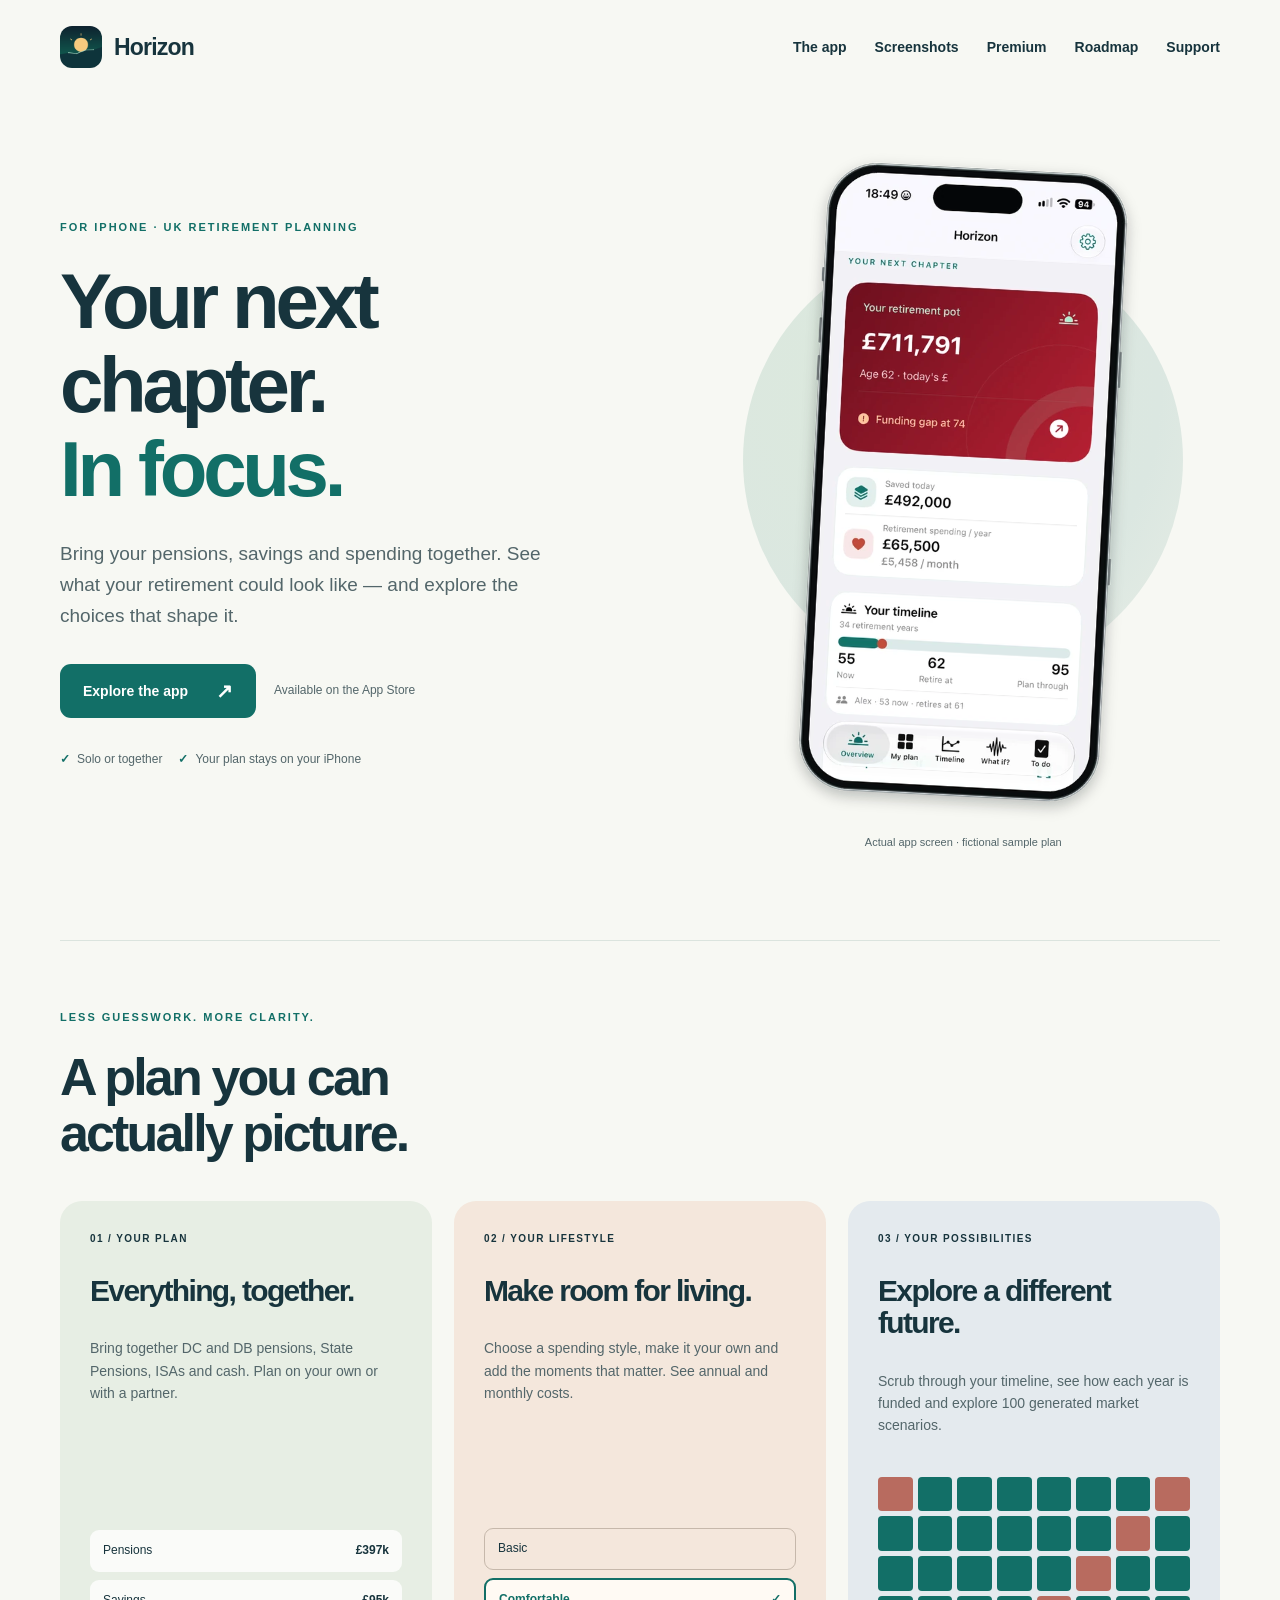
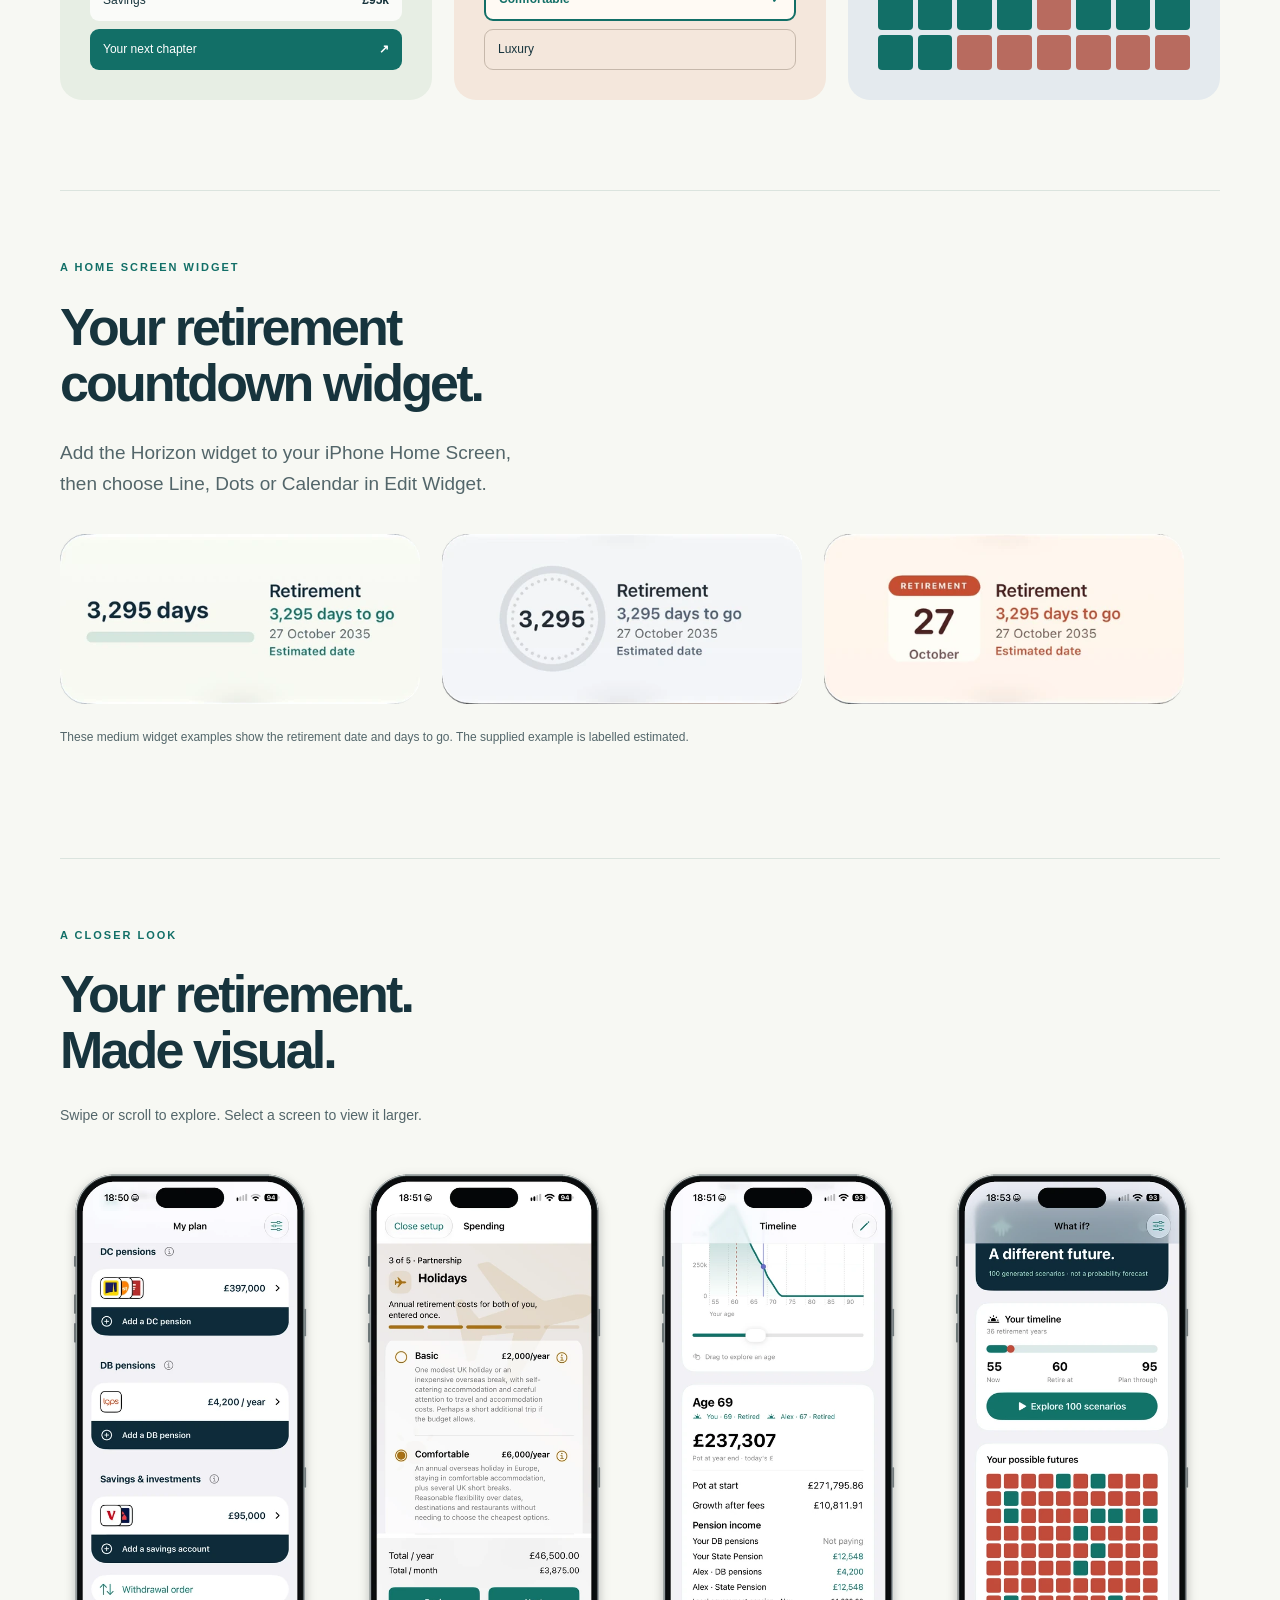
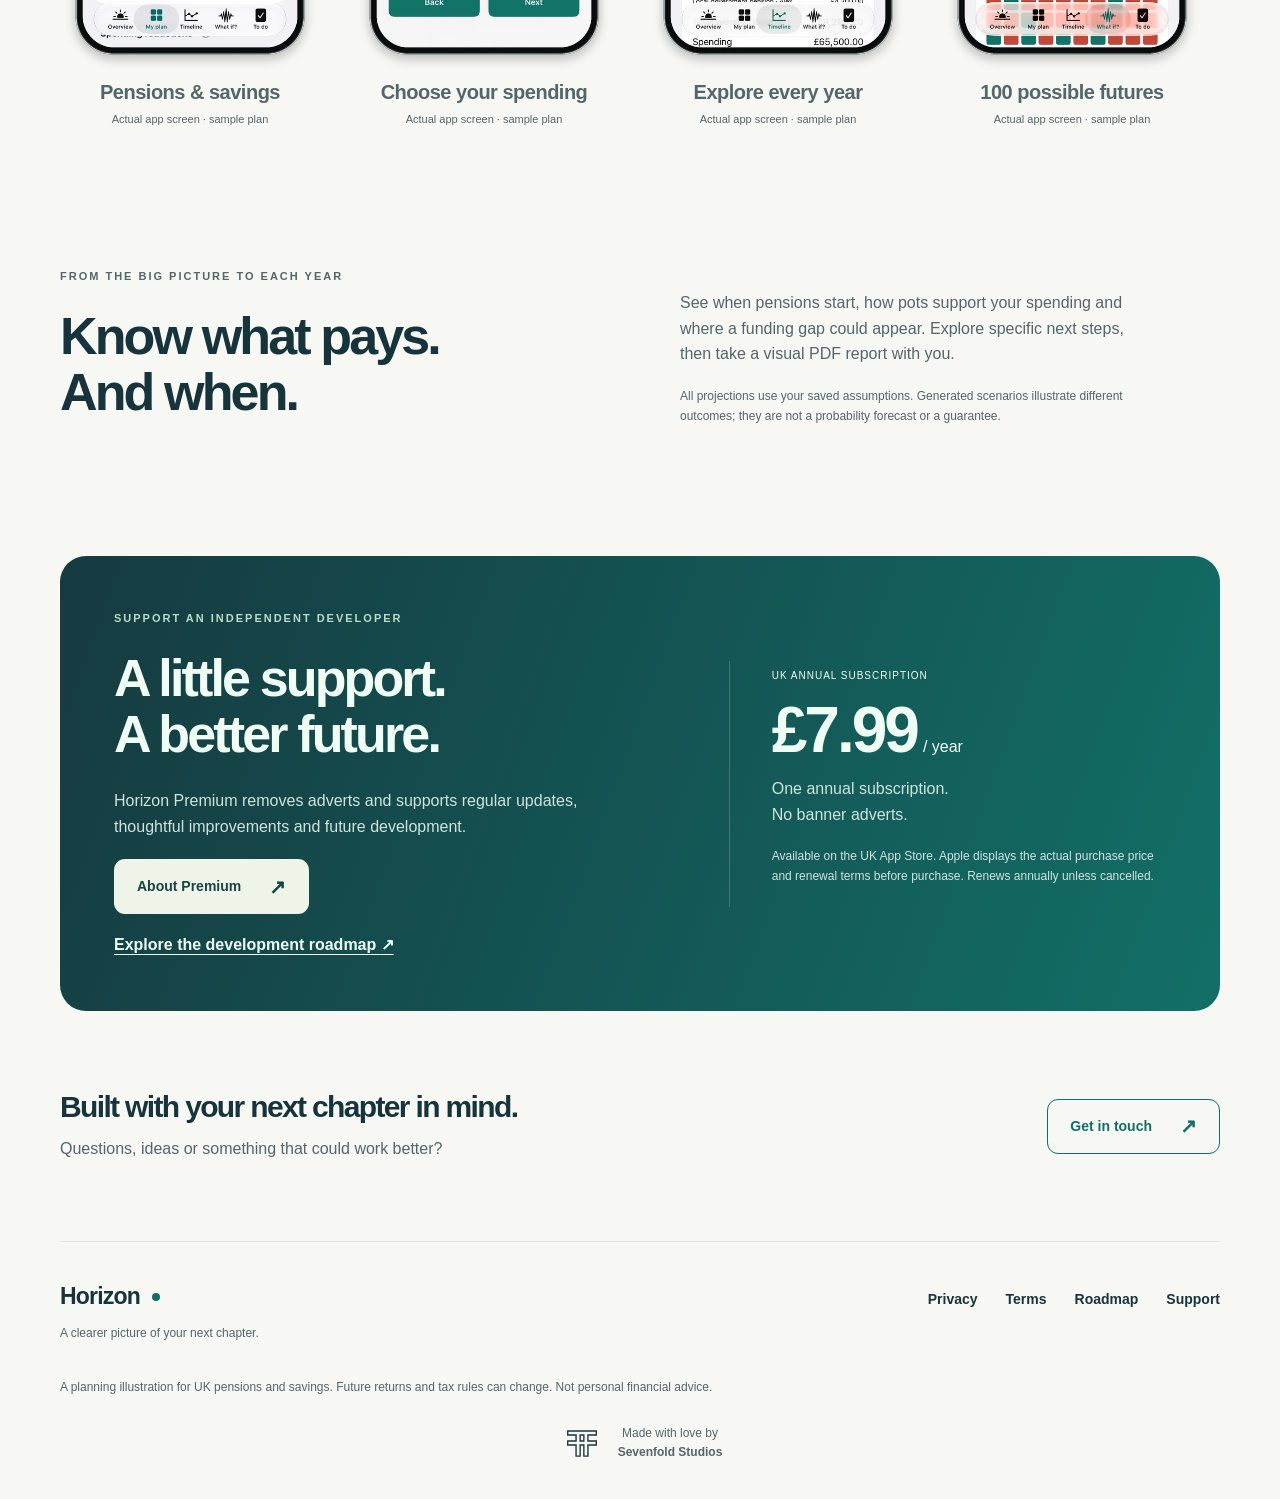
==== index.html @ 491d1e3b "Add files via upload" ====
<!doctype html>
<html lang="en-GB"><head><meta charset="utf-8"><meta name="viewport" content="width=device-width,initial-scale=1"><meta name="theme-color" content="#126f67"><meta name="description" content="See your pensions, savings and retirement spending together. A visual retirement planner for iPhone."><title>Horizon — your next chapter, in focus</title><link rel="icon" href="assets/app-icon.png" type="image/png"><link rel="stylesheet" href="styles.css?v=20261020h"></head><body><a class="skip" href="#main">Skip to content</a><header class="site-header wrap"><a class="brand" href="index.html"><img src="assets/app-icon.png" width="42" height="42" alt=""><span>Horizon</span></a><nav aria-label="Main navigation"><a href="index.html#features">The app</a><a href="index.html#screenshots">Screenshots</a><a href="index.html#premium">Premium</a><a href="roadmap.html">Roadmap</a><a href="support.html">Support</a></nav></header>
<main id="main"><section class="hero wrap"><div class="hero-copy"><p class="eyebrow">For iPhone · UK retirement planning</p><h1>Your next chapter.<br><span>In focus.</span></h1><p class="intro">Bring your pensions, savings and spending together. See what your retirement could look like — and explore the choices that shape it.</p><div class="actions"><a class="button" href="#features">Explore the app <span aria-hidden="true">↗</span></a><span class="coming">Available on the App Store</span></div><ul class="hero-notes"><li>Solo or together</li><li>Your plan stays on your iPhone</li></ul></div><figure class="preview"><div class="halo" aria-hidden="true"></div><a class="device-photo-link" href="assets/screenshots/framed/overview-phone-960.webp?v=20261020d" target="_blank" rel="noopener" aria-label="Open retirement overview showing a sample pot, funding gap, spending and timeline at full size"><picture class="device-photo"><img src="assets/screenshots/framed/overview-phone-960.webp?v=20261020d" srcset="assets/screenshots/framed/overview-phone-480.webp?v=20261020d 480w, assets/screenshots/framed/overview-phone-960.webp?v=20261020d 960w" sizes="340px" width="960" height="1886" alt="Horizon Overview showing a sample pot, funding gap, spending and timeline" loading="eager" fetchpriority="high" decoding="async"></picture></a><figcaption>Actual app screen · fictional sample plan</figcaption></figure></section>
<section id="features" class="section wrap"><p class="eyebrow">Less guesswork. More clarity.</p><h2>A plan you can<br>actually picture.</h2><div class="feature-grid"><article class="feature"><span class="feature-number">01 / YOUR PLAN</span><h3>Everything, together.</h3><p>Bring together DC and DB pensions, State Pensions, ISAs and cash. Plan on your own or with a partner.</p><div class="account-art" aria-hidden="true"><span>Pensions <b>£397k</b></span><span>Savings <b>£95k</b></span><span class="art-total">Your next chapter <b>↗</b></span></div></article><article class="feature peach"><span class="feature-number">02 / YOUR LIFESTYLE</span><h3>Make room for living.</h3><p>Choose a spending style, make it your own and add the moments that matter. See annual and monthly costs.</p><div class="lifestyle-art" aria-hidden="true"><span>Basic</span><span class="selected">Comfortable <b>✓</b></span><span>Luxury</span></div></article><article class="feature blue"><span class="feature-number">03 / YOUR POSSIBILITIES</span><h3>Explore a different future.</h3><p>Scrub through your timeline, see how each year is funded and explore 100 generated market scenarios.</p><div class="scenario-art" aria-hidden="true"><span class="unfunded"></span><span></span><span></span><span></span><span></span><span></span><span></span><span class="unfunded"></span><span></span><span></span><span></span><span></span><span></span><span></span><span class="unfunded"></span><span></span><span></span><span></span><span></span><span></span><span></span><span class="unfunded"></span><span></span><span></span><span></span><span></span><span></span><span></span><span class="unfunded"></span><span></span><span></span><span></span><span></span><span></span><span class="unfunded"></span><span class="unfunded"></span><span class="unfunded"></span><span class="unfunded"></span><span class="unfunded"></span><span class="unfunded"></span></div></article></div></section>
<section class="section wrap"><p class="eyebrow">A Home Screen widget</p><h2>Your retirement<br>countdown widget.</h2><p class="intro">Add the Horizon widget to your iPhone Home Screen, then choose Line, Dots or Calendar in Edit Widget.</p><div class="widget-styles" aria-label="Three Horizon retirement countdown widget styles"><figure class="widget-card"><a href="assets/screenshots/widgets/widget-line-960.webp" target="_blank" rel="noopener" aria-label="Open Line retirement countdown widget at full size"><picture><img src="assets/screenshots/widgets/widget-line-960.webp" srcset="assets/screenshots/widgets/widget-line-480.webp 480w, assets/screenshots/widgets/widget-line-960.webp 960w" sizes="(max-width: 650px) calc(100vw - 40px), (max-width: 1188px) calc((100vw - 108px) / 3), 360px" width="960" height="455" alt="Line retirement countdown widget showing 3,295 days to go" loading="lazy" decoding="async"></picture></a></figure><figure class="widget-card"><a href="assets/screenshots/widgets/widget-dots-960.webp" target="_blank" rel="noopener" aria-label="Open Dots retirement countdown widget at full size"><picture><img src="assets/screenshots/widgets/widget-dots-960.webp" srcset="assets/screenshots/widgets/widget-dots-480.webp 480w, assets/screenshots/widgets/widget-dots-960.webp 960w" sizes="(max-width: 650px) calc(100vw - 40px), (max-width: 1188px) calc((100vw - 108px) / 3), 360px" width="960" height="455" alt="Dotted retirement countdown widget showing 3,295 days to go" loading="lazy" decoding="async"></picture></a></figure><figure class="widget-card"><a href="assets/screenshots/widgets/widget-calendar-960.webp" target="_blank" rel="noopener" aria-label="Open Calendar retirement countdown widget at full size"><picture><img src="assets/screenshots/widgets/widget-calendar-960.webp" srcset="assets/screenshots/widgets/widget-calendar-480.webp 480w, assets/screenshots/widgets/widget-calendar-960.webp 960w" sizes="(max-width: 650px) calc(100vw - 40px), (max-width: 1188px) calc((100vw - 108px) / 3), 360px" width="960" height="455" alt="Calendar retirement countdown widget showing 3,295 days to go" loading="lazy" decoding="async"></picture></a></figure></div><p class="small">These medium widget examples show the retirement date and days to go. The supplied example is labelled estimated.</p></section>
<section id="screenshots" class="section screenshot-section wrap"><p class="eyebrow">A closer look</p><h2>Your retirement.<br>Made visual.</h2><p class="gallery-hint">Swipe or scroll to explore. Select a screen to view it larger.</p><div class="screenshot-gallery" tabindex="0" role="region" aria-label="Horizon app screenshots"><figure class="screenshot-card"><a class="device-photo-link" href="assets/screenshots/framed/my-plan-phone-960.webp?v=20261020d" target="_blank" rel="noopener" aria-label="Open my plan showing grouped pension and savings accounts with provider logos at full size"><picture class="device-photo"><img src="assets/screenshots/framed/my-plan-phone-960.webp?v=20261020d" srcset="assets/screenshots/framed/my-plan-phone-480.webp?v=20261020d 480w, assets/screenshots/framed/my-plan-phone-960.webp?v=20261020d 960w" sizes="260px" width="960" height="1886" alt="My Plan showing grouped pension and savings accounts with provider logos" loading="lazy" decoding="async"></picture></a><figcaption><h3>Pensions & savings</h3><p>Actual app screen · sample plan</p></figcaption></figure><figure class="screenshot-card"><a class="device-photo-link" href="assets/screenshots/framed/spending-holidays-phone-960.webp?v=20261020d" target="_blank" rel="noopener" aria-label="Open spending setup with basic, comfortable and luxury lifestyle choices at full size"><picture class="device-photo"><img src="assets/screenshots/framed/spending-holidays-phone-960.webp?v=20261020d" srcset="assets/screenshots/framed/spending-holidays-phone-480.webp?v=20261020d 480w, assets/screenshots/framed/spending-holidays-phone-960.webp?v=20261020d 960w" sizes="260px" width="960" height="1886" alt="Holiday spending setup with Basic, Comfortable and Luxury lifestyle choices" loading="lazy" decoding="async"></picture></a><figcaption><h3>Choose your spending</h3><p>Actual app screen · sample plan</p></figcaption></figure><figure class="screenshot-card"><a class="device-photo-link" href="assets/screenshots/framed/timeline-phone-960.webp?v=20261020d" target="_blank" rel="noopener" aria-label="Open timeline showing pension income and retirement status at the selected age at full size"><picture class="device-photo"><img src="assets/screenshots/framed/timeline-phone-960.webp?v=20261020d" srcset="assets/screenshots/framed/timeline-phone-480.webp?v=20261020d 480w, assets/screenshots/framed/timeline-phone-960.webp?v=20261020d 960w" sizes="260px" width="960" height="1886" alt="Timeline showing pension income and retirement status at the selected age" loading="lazy" decoding="async"></picture></a><figcaption><h3>Explore every year</h3><p>Actual app screen · sample plan</p></figcaption></figure><figure class="screenshot-card"><a class="device-photo-link" href="assets/screenshots/framed/scenario-grid-phone-960.webp?v=20261020d" target="_blank" rel="noopener" aria-label="Open what if screen showing generated scenarios as green and red squares at full size"><picture class="device-photo"><img src="assets/screenshots/framed/scenario-grid-phone-960.webp?v=20261020d" srcset="assets/screenshots/framed/scenario-grid-phone-480.webp?v=20261020d 480w, assets/screenshots/framed/scenario-grid-phone-960.webp?v=20261020d 960w" sizes="260px" width="960" height="1886" alt="What if screen showing generated scenarios as green and red squares" loading="lazy" decoding="async"></picture></a><figcaption><h3>100 possible futures</h3><p>Actual app screen · sample plan</p></figcaption></figure><figure class="screenshot-card"><a class="device-photo-link" href="assets/screenshots/framed/next-steps-phone-960.webp?v=20261020d" target="_blank" rel="noopener" aria-label="Open next steps with calculated retirement, spending and savings options at full size"><picture class="device-photo"><img src="assets/screenshots/framed/next-steps-phone-960.webp?v=20261020d" srcset="assets/screenshots/framed/next-steps-phone-480.webp?v=20261020d 480w, assets/screenshots/framed/next-steps-phone-960.webp?v=20261020d 960w" sizes="260px" width="960" height="1886" alt="Next Steps with calculated retirement, spending and savings options" loading="lazy" decoding="async"></picture></a><figcaption><h3>Ways to close the gap</h3><p>Actual app screen · sample plan</p></figcaption></figure><figure class="screenshot-card"><a class="device-photo-link" href="assets/screenshots/framed/life-events-phone-960.webp?v=20261020d" target="_blank" rel="noopener" aria-label="Open my plan showing spending reductions and future life events at full size"><picture class="device-photo"><img src="assets/screenshots/framed/life-events-phone-960.webp?v=20261020d" srcset="assets/screenshots/framed/life-events-phone-480.webp?v=20261020d 480w, assets/screenshots/framed/life-events-phone-960.webp?v=20261020d 960w" sizes="260px" width="960" height="1886" alt="My Plan showing spending reductions and future life events" loading="lazy" decoding="async"></picture></a><figcaption><h3>Make room for life</h3><p>Actual app screen · sample plan</p></figcaption></figure><figure class="screenshot-card"><a class="device-photo-link" href="assets/screenshots/framed/spending-summary-phone-960.webp?v=20261020d" target="_blank" rel="noopener" aria-label="Open retirement spending chart with category totals and annual spending at full size"><picture class="device-photo"><img src="assets/screenshots/framed/spending-summary-phone-960.webp?v=20261020d" srcset="assets/screenshots/framed/spending-summary-phone-480.webp?v=20261020d 480w, assets/screenshots/framed/spending-summary-phone-960.webp?v=20261020d 960w" sizes="260px" width="960" height="1886" alt="Horizon spending chart with category totals and annual spending" loading="lazy" decoding="async"></picture></a><figcaption><h3>Your spending, together</h3><p>Actual app screen · sample plan</p></figcaption></figure><figure class="screenshot-card"><a class="device-photo-link" href="assets/screenshots/framed/reminders-phone-960.webp?v=20261020d" target="_blank" rel="noopener" aria-label="Open scenario results showing the range of final pots and one selected outcome at full size"><picture class="device-photo"><img src="assets/screenshots/framed/reminders-phone-960.webp?v=20261020d" srcset="assets/screenshots/framed/reminders-phone-480.webp?v=20261020d 480w, assets/screenshots/framed/reminders-phone-960.webp?v=20261020d 960w" sizes="260px" width="960" height="1886" alt="To do showing one overdue reminder, two due reminders and the blue plan review item" loading="lazy" decoding="async"></picture></a><figcaption><h3>Keep your next steps on track</h3><p>Actual app screen · sample plan</p></figcaption></figure></div></section><section class="story funding-story wrap"><div class="story-copy"><div><p class="eyebrow">From the big picture to each year</p><h2>Know what pays.<br>And when.</h2></div><div><p>See when pensions start, how pots support your spending and where a funding gap could appear. Explore specific next steps, then take a visual PDF report with you.</p><p class="small">All projections use your saved assumptions. Generated scenarios illustrate different outcomes; they are not a probability forecast or a guarantee.</p></div></div></section>
<section id="premium" class="premium wrap"><div><p class="eyebrow">Support an independent developer</p><h2>A little support.<br>A better future.</h2><p>Horizon Premium removes adverts and supports regular updates, thoughtful improvements and future development.</p><a class="button button-light" href="support.html#premium-help">About Premium <span aria-hidden="true">↗</span></a><p class="premium-roadmap"><a href="roadmap.html">Explore the development roadmap <span aria-hidden="true">↗</span></a></p></div><div class="price"><span>UK annual subscription</span><strong>£7.99<small>/ year</small></strong><p>One annual subscription.<br>No banner adverts.</p><p class="small">Available on the UK App Store. Apple displays the actual purchase price and renewal terms before purchase. Renews annually unless cancelled.</p></div></section><section class="contact-strip wrap"><div><h2>Built with your next chapter in mind.</h2><p>Questions, ideas or something that could work better?</p></div><a class="button button-outline" href="support.html">Get in touch <span aria-hidden="true">↗</span></a></section></main><footer class="site-footer wrap"><div><a class="brand" href="index.html">Horizon<span class="brand-dot" aria-hidden="true"></span></a><p>A clearer picture of your next chapter.</p></div><nav aria-label="Policies"><a href="privacy.html">Privacy</a><a href="terms.html">Terms</a><a href="roadmap.html">Roadmap</a><a href="support.html">Support</a></nav><p class="small">A planning illustration for UK pensions and savings. Future returns and tax rules can change. Not personal financial advice.</p><p class="studio-credit"><img src="assets/sevenfold-studios.svg?v=20261020g" width="88" height="62" alt="" loading="lazy" decoding="async"><span>Made with love by<br><strong>Sevenfold Studios</strong></span></p></footer></body></html>
---- styles.css ----
/* Shared colours and system typography mirror the iPhone app. No remote assets. */
:root { --ink:#17343d; --muted:#53666a; --teal:#126f67; --paper:#f7f8f3; --line:#dbe4de; --coral:#b5473e; }
* { box-sizing:border-box; }
html { scroll-behavior:smooth; scroll-padding-top:28px; }
body { margin:0; background:var(--paper); color:var(--ink); font-family:-apple-system,BlinkMacSystemFont,"Segoe UI",sans-serif; line-height:1.6; -webkit-font-smoothing:antialiased; }
a { color:var(--teal); text-underline-offset:4px; }
a:focus-visible,summary:focus-visible { outline:3px solid var(--coral); outline-offset:5px; border-radius:4px; }
img { max-width:100%; }
.wrap { width:min(1160px,calc(100% - 64px)); margin-inline:auto; }
.skip { position:absolute; top:-100px; left:20px; z-index:10; padding:12px; background:white; }
.skip:focus { top:12px; }
.site-header { display:flex; align-items:center; justify-content:space-between; gap:22px; padding-block:26px; }
.brand { display:inline-flex; align-items:center; gap:12px; color:var(--ink); text-decoration:none; font-size:23px; font-weight:750; letter-spacing:-.8px; }
.brand img { border-radius:12px; }
nav { display:flex; align-items:center; flex-wrap:wrap; gap:28px; }
nav a { color:var(--ink); text-decoration:none; font-size:14px; font-weight:600; padding-block:10px; }
nav a:hover { text-decoration:underline; }
.hero { min-height:760px; display:grid; grid-template-columns:1.15fr 1fr; align-items:center; gap:56px; padding-block:54px 88px; }
.eyebrow { color:var(--teal); font-size:11px; font-weight:750; letter-spacing:2px; text-transform:uppercase; margin:0 0 22px; }
h1,h2,h3,p,figure { margin-top:0; }
h1,h2,h3 { line-height:1.08; letter-spacing:-.055em; font-weight:720; }
h1 { font-size:clamp(48px,6.2vw,78px); margin-bottom:26px; }
h1 span { color:var(--teal); }
h2 { font-size:clamp(36px,4.4vw,52px); margin-bottom:26px; }
h3 { font-size:30px; }
p { margin-bottom:20px; }
.intro { max-width:490px; color:var(--muted); font-size:19px; line-height:1.65; }
.actions { display:flex; align-items:center; flex-wrap:wrap; gap:18px; margin-block:32px; }
.button { display:inline-flex; align-items:center; justify-content:space-between; gap:28px; padding:15px 22px; min-height:52px; border:1px solid transparent; border-radius:11px; background:var(--teal); color:white; font-size:14px; font-weight:650; text-decoration:none; }
.button:hover { background:#0c554f; }
.button span { font-size:20px; line-height:1; }
.coming { color:var(--muted); font-size:12px; }
.hero-notes { list-style:none; padding:0; display:flex; flex-wrap:wrap; gap:16px; color:var(--muted); font-size:12px; }
.hero-notes li::before { content:"✓"; color:var(--teal); margin-right:7px; font-weight:bold; }
/* Real screenshots sit in custom iPhone 17-style frames; no screen UI is invented. */
.preview { position:relative; display:flex; flex-direction:column; align-items:center; margin:0; isolation:isolate; }
.halo { position:absolute; width:440px; max-width:110%; aspect-ratio:1; border-radius:50%; background:radial-gradient(circle at 35% 35%,#dce9dc,#dbe7e1 65%,#e9eee6); top:92px; z-index:-1; }
.device-photo-link { display:block; border-radius:38px; text-decoration:none; }
.device-photo { display:block; }
.device-photo img { display:block; width:100%; height:auto; }
.preview .device-photo-link { width:340px; max-width:100%; transform:rotate(3deg); }
figcaption { color:var(--muted); font-size:11px; text-align:center; margin-top:18px; }
.screenshot-section { padding-top:56px; }
.gallery-hint { font-size:14px; color:var(--muted); margin-bottom:8px; }
.screenshot-gallery { display:grid; grid-auto-flow:column; grid-auto-columns:260px; gap:34px; overflow-x:auto; overscroll-behavior-inline:contain; scroll-snap-type:x proximity; scroll-padding-inline:14px; padding:24px 14px 28px; margin-inline:-14px; scrollbar-color:#a8c7ba transparent; }
.screenshot-card { scroll-snap-align:start; margin:0; }
.screenshot-card figcaption { margin-top:12px; }
.screenshot-card h3 { font-size:20px; letter-spacing:-.5px; margin-bottom:8px; }
.screenshot-card figcaption p { font-size:11px; margin:0; }
.story.funding-story { display:block; padding-top:0; }
.story-copy { display:grid; grid-template-columns:1fr 1fr; gap:80px; align-items:end; }
.story-copy p { max-width:none; }
.landscape-preview { margin:24px 0 0; }
.landscape-preview .device-photo-link { width:100%; }
.landscape-preview figcaption { margin-top:4px; }
.section { padding-block:68px 90px; border-top:1px solid var(--line); }
.feature-grid { display:grid; grid-template-columns:repeat(3,1fr); gap:22px; margin-top:40px; }
.feature { background:#e7eee4; padding:30px; border-radius:22px; display:flex; flex-direction:column; }
.feature.peach { background:#f4e7dc; }
.feature.blue { background:#e4eaee; }
.feature-number { font-size:10px; font-weight:750; letter-spacing:1.4px; margin-bottom:28px; }
.feature p { color:var(--muted); font-size:14px; }
.account-art { display:grid; gap:8px; margin-top:auto; padding-top:18px; }
.account-art span { background:#ffffffc9; border-radius:9px; padding:11px 13px; font-size:12px; display:flex; justify-content:space-between; }
.account-art .art-total { background:var(--teal); color:white; }
.lifestyle-art { display:grid; gap:8px; padding-top:18px; margin-top:auto; }
.lifestyle-art span { border:1px solid #c6b8ab; border-radius:9px; padding:10px 13px; font-size:12px; display:flex; justify-content:space-between; }
.lifestyle-art .selected { background:#fffaf4; border:2px solid var(--teal); color:var(--teal); font-weight:700; }
.scenario-art { display:grid; grid-template-columns:repeat(8,1fr); gap:5px; margin-top:auto; padding-top:20px; }
.scenario-art span { aspect-ratio:1; border-radius:4px; background:var(--teal); }
.scenario-art span.unfunded { background:#b86b5f; }
.widget-styles { display:grid; grid-template-columns:repeat(3,1fr); gap:22px; width:min(1124px,100%); margin-top:34px; }
.widget-styles + .small { margin-top:24px; }
.widget-card { margin:0; }
.widget-card a { display:block; border-radius:28px; text-decoration:none; }
.widget-card img { display:block; width:100%; height:auto; }
.story { display:grid; grid-template-columns:1fr 1fr; gap:100px; padding-block:40px 110px; align-items:center; }
.story p { color:var(--muted); max-width:470px; }
.premium { border-radius:26px; background:linear-gradient(110deg,#163a40,#126f67); color:#effff4; padding:54px; display:grid; grid-template-columns:1.2fr 1fr; gap:90px; align-items:center; }
.premium .eyebrow { color:#b9ddc6; }
.premium p { color:#d0e4dd; }
.premium-roadmap { margin:18px 0 0; }
.premium-roadmap a { color:#effff4; font-weight:650; }
.button-light { background:#eff4e9; color:#17443d; }
.button-light:hover { background:white; }
.price { border-left:1px solid #ffffff30; padding-left:42px; }
.price>span { text-transform:uppercase; letter-spacing:1px; font-size:10px; }
.price strong { display:block; font-size:64px; line-height:1.4; letter-spacing:-3px; }
.price strong small { font-size:16px; font-weight:450; letter-spacing:0; margin-left:6px; }
.small { font-size:12px; line-height:1.65; color:var(--muted); }
.contact-strip { display:flex; align-items:center; justify-content:space-between; gap:32px; padding-block:80px; }
.contact-strip h2 { font-size:30px; max-width:600px; margin-bottom:12px; }
.contact-strip p { color:var(--muted); margin:0; }
.button-outline { border-color:var(--teal); color:var(--teal); background:transparent; white-space:nowrap; }
.button-outline:hover { color:white; }
.site-footer { display:grid; grid-template-columns:1fr auto; align-items:start; gap:26px; padding-block:36px; border-top:1px solid var(--line); }
.site-footer p { color:var(--muted); font-size:12px; margin-block:9px 0; }
.site-footer>.small { grid-column:1/-1; max-width:700px; }
/* Keep the studio logo and credit aligned on every page. */
.site-footer .studio-credit { grid-column:1/-1; display:flex; align-items:center; justify-content:center; gap:12px; margin:0; }
.studio-credit > span { text-align:center; }
.studio-credit img { flex:none; width:48px; height:auto; }
.brand-dot { width:8px; height:8px; border-radius:50%; background:var(--teal); margin-left:0; }
/* Policy pages use a narrower reading column and native accessible disclosures. */
.policy { max-width:820px; padding-block:64px 86px; }
.policy h1 { font-size:clamp(44px,6vw,68px); }
.policy .intro { max-width:670px; }
.policy section { padding-top:28px; margin-top:22px; border-top:1px solid var(--line); }
.policy section h2 { font-size:27px; letter-spacing:-.6px; margin-bottom:18px; }
.policy section p { color:var(--muted); }
.policy-highlight { background:#e5eee5; border-left:4px solid var(--teal); padding:22px 26px; border-radius:0 12px 12px 0; margin-block:30px; font-weight:550; }
.support-grid { display:grid; grid-template-columns:1fr 1fr; gap:18px; padding-bottom:22px; }
.support-card { padding:24px; border-radius:16px; background:#e8eee5; text-decoration:none; }
.support-card:hover { background:#dce8dc; }
.support-card>span { float:right; }
.policy .support-card h2 { font-size:23px; margin-block:0 12px; }
.support-card p { font-size:14px; margin:0; }
details { border-bottom:1px solid var(--line); padding-block:16px; }
summary { cursor:pointer; font-weight:600; padding-block:6px; }
details p { margin-block:14px 8px; padding-right:16px; }
/* Planned improvements use the same cards and colours as the rest of the site. */
.roadmap-list { list-style:none; padding:0; margin:32px 0; display:grid; grid-template-columns:repeat(2,minmax(0,1fr)); gap:18px; }
.roadmap-list li { padding:24px; border:1px solid var(--line); border-left:4px solid var(--teal); border-radius:16px; background:#fff; }
.roadmap-list h2 { font-size:23px; letter-spacing:-.6px; margin-bottom:12px; }
.roadmap-list p { color:var(--muted); font-size:15px; margin:0; }
@media (max-width:900px) {
  .hero { gap:24px; min-height:680px; }
  .feature { padding:24px; }
  h3 { font-size:26px; }
  .story { gap:45px; }
  .premium { padding:36px; gap:36px; }
  .price { padding-left:28px; }
}
@media (max-width:650px) {
  .wrap { width:calc(100% - 40px); }
  .site-header { padding-block:20px; flex-wrap:wrap; gap:8px; }
  .brand { font-size:21px; }
  nav { gap:20px; }
  nav a { font-size:12px; }
  .hero { grid-template-columns:1fr; padding-top:48px; gap:48px; }
  .hero-copy { max-width:500px; }
  .hero h1 { font-size:56px; }
  .intro { font-size:17px; }
  .preview { margin-block:8px; }
  .preview .device-photo-link { width:330px; }
  .screenshot-gallery { grid-auto-columns:245px; gap:18px; }
  .story-copy { grid-template-columns:1fr; gap:0; }
  .halo { max-width:100%; }
  .hero-notes { font-size:11px; gap:12px; }
  .feature-grid,.story,.premium,.widget-styles { grid-template-columns:1fr; }
  .feature-grid { gap:18px; }
  .feature { padding:28px; }
  .account-art,.lifestyle-art,.scenario-art { max-width:330px; width:100%; }
  .section { padding-block:54px; }
  .story { padding-bottom:64px; gap:30px; }
  .premium { padding:30px; gap:22px; }
  .price { border-left:0; border-top:1px solid #ffffff30; padding:26px 0 0; }
  .contact-strip { flex-direction:column; align-items:flex-start; padding-block:54px; }
  .site-footer { grid-template-columns:1fr; }
  .policy { padding-block:44px 62px; }
  .support-grid { grid-template-columns:1fr; }
  .roadmap-list { grid-template-columns:1fr; }
}
@media (prefers-reduced-motion:reduce) { html { scroll-behavior:auto; } }
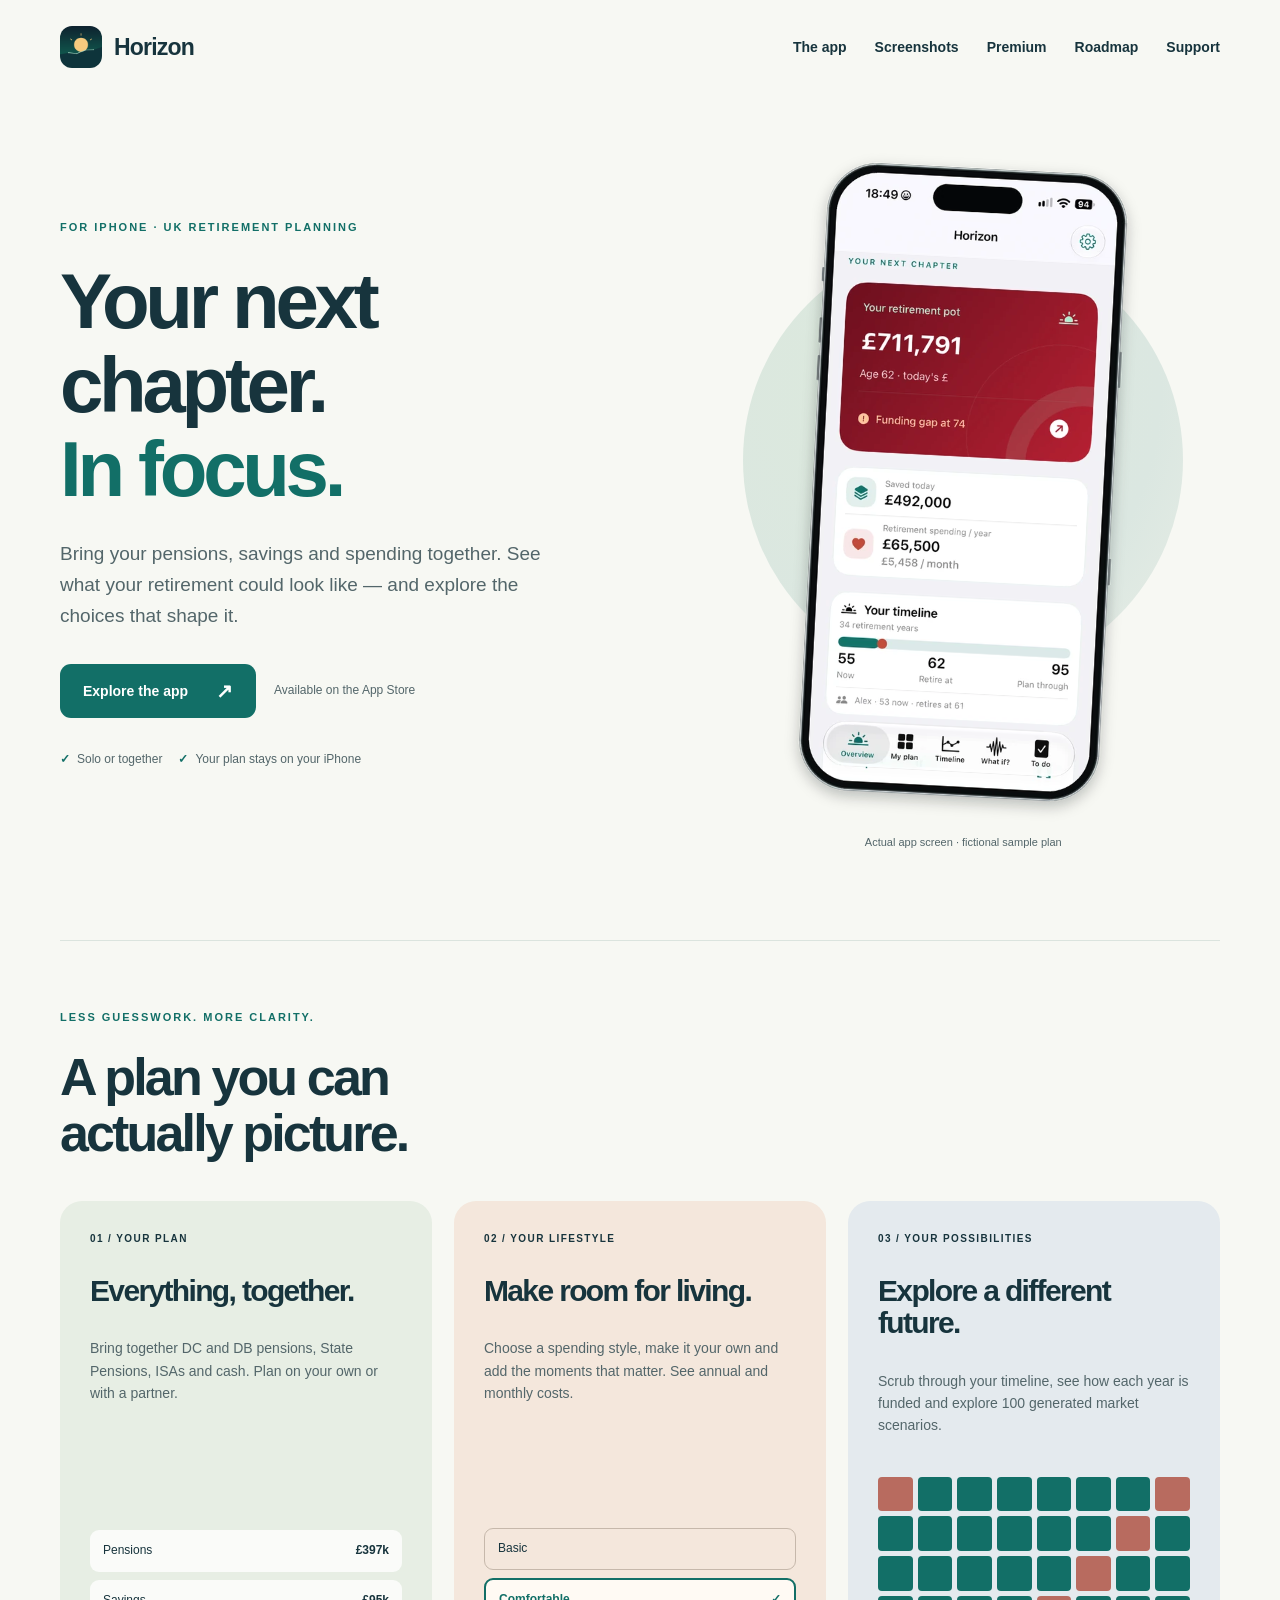
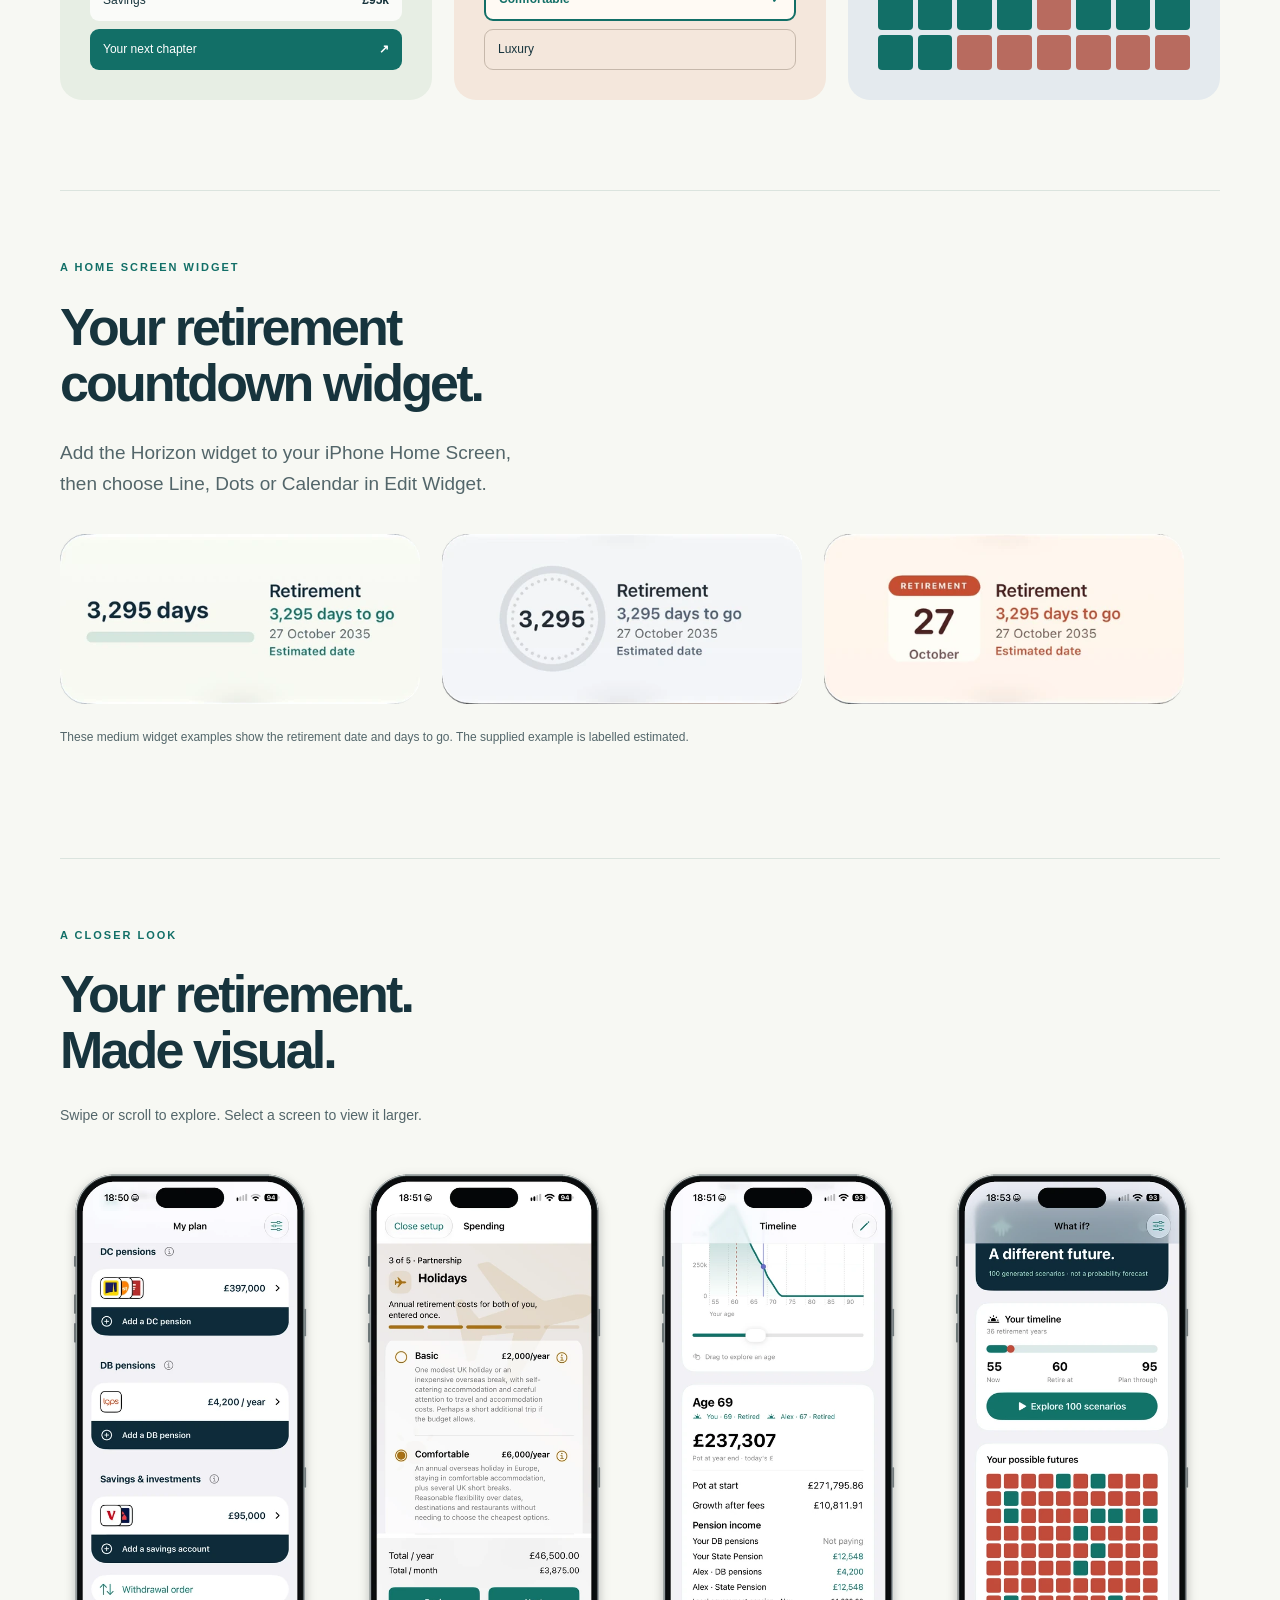
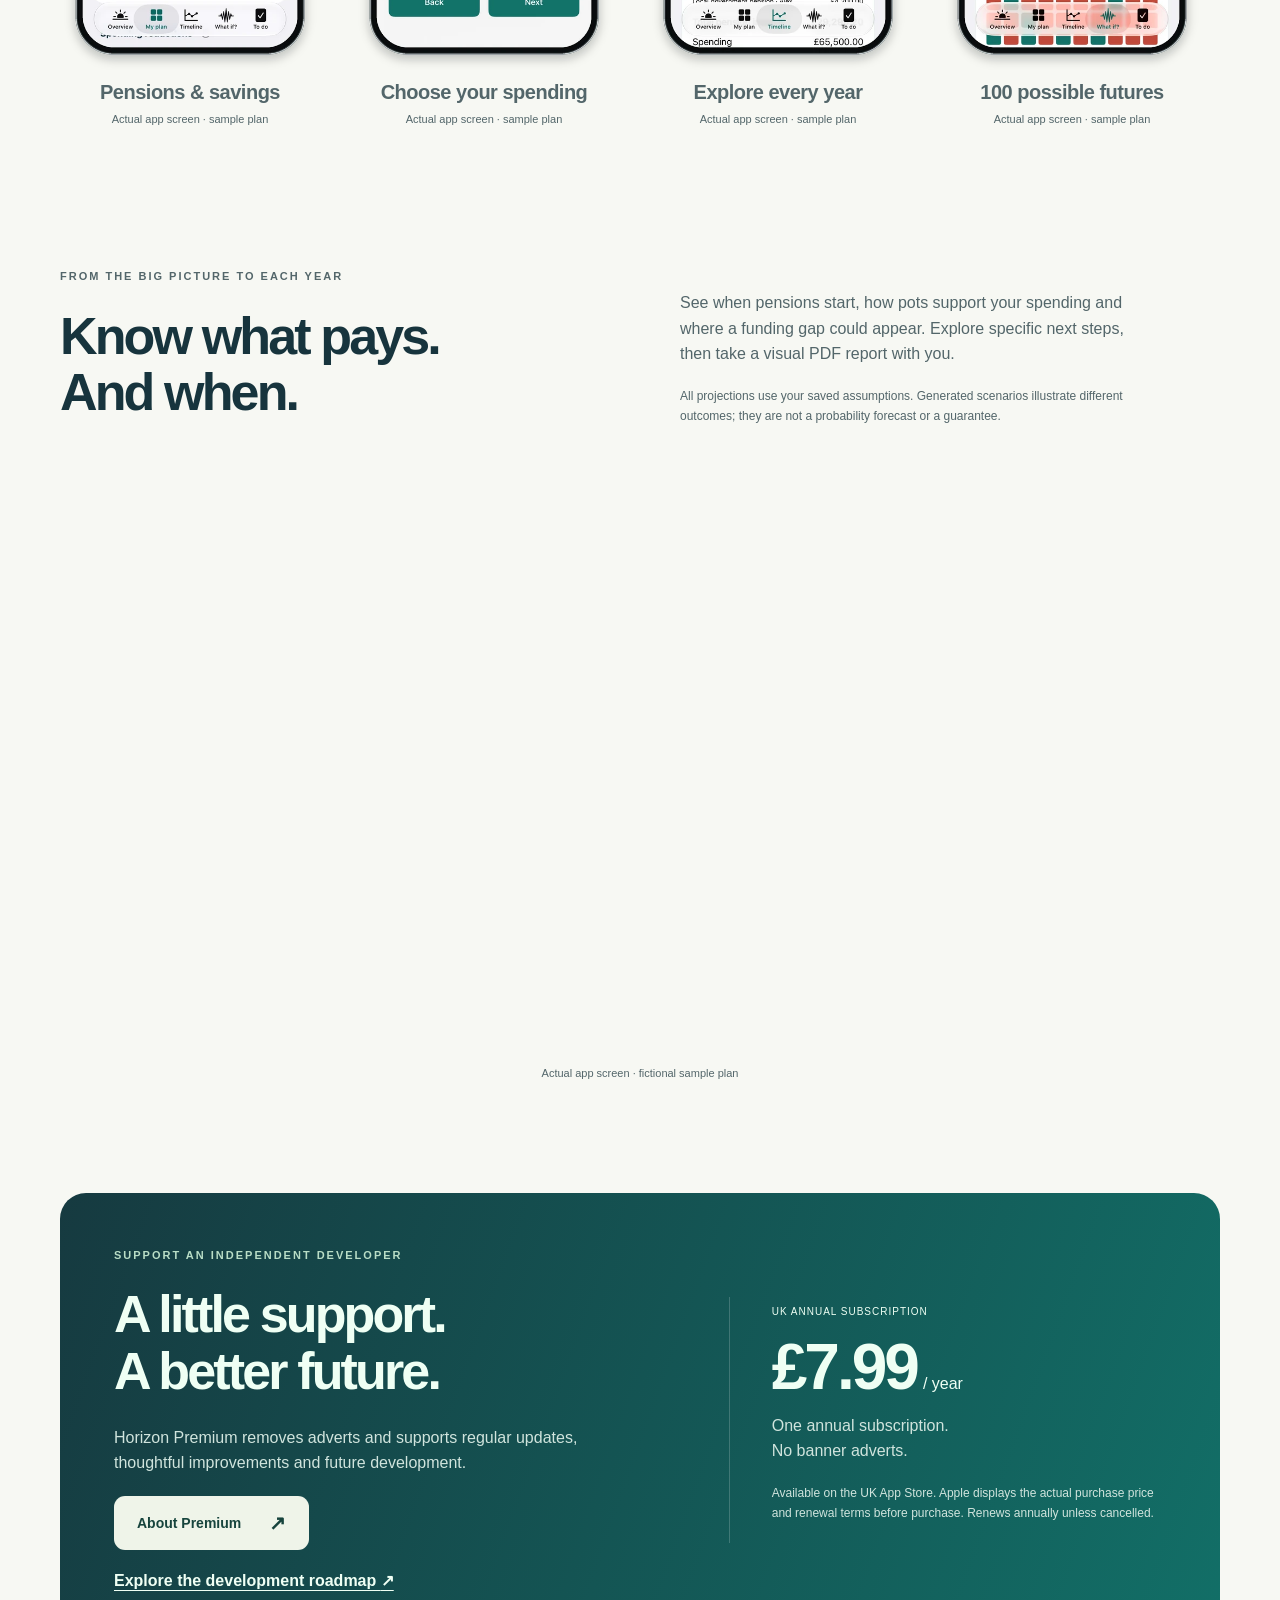
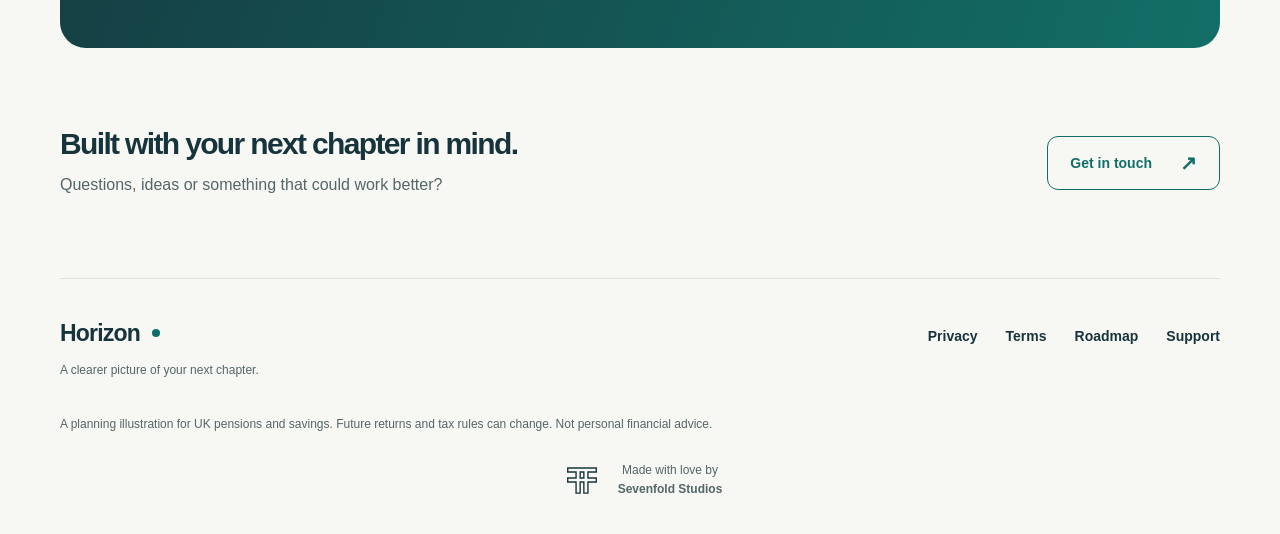
==== commit d737dc35: "Add files via upload" ====
--- a/index.html
+++ b/index.html
@@ -3,5 +3,5 @@
 <main id="main"><section class="hero wrap"><div class="hero-copy"><p class="eyebrow">For iPhone · UK retirement planning</p><h1>Your next chapter.<br><span>In focus.</span></h1><p class="intro">Bring your pensions, savings and spending together. See what your retirement could look like — and explore the choices that shape it.</p><div class="actions"><a class="button" href="#features">Explore the app <span aria-hidden="true">↗</span></a><span class="coming">Available on the App Store</span></div><ul class="hero-notes"><li>Solo or together</li><li>Your plan stays on your iPhone</li></ul></div><figure class="preview"><div class="halo" aria-hidden="true"></div><a class="device-photo-link" href="assets/screenshots/framed/overview-phone-960.webp?v=20261020d" target="_blank" rel="noopener" aria-label="Open retirement overview showing a sample pot, funding gap, spending and timeline at full size"><picture class="device-photo"><img src="assets/screenshots/framed/overview-phone-960.webp?v=20261020d" srcset="assets/screenshots/framed/overview-phone-480.webp?v=20261020d 480w, assets/screenshots/framed/overview-phone-960.webp?v=20261020d 960w" sizes="340px" width="960" height="1886" alt="Horizon Overview showing a sample pot, funding gap, spending and timeline" loading="eager" fetchpriority="high" decoding="async"></picture></a><figcaption>Actual app screen · fictional sample plan</figcaption></figure></section>
 <section id="features" class="section wrap"><p class="eyebrow">Less guesswork. More clarity.</p><h2>A plan you can<br>actually picture.</h2><div class="feature-grid"><article class="feature"><span class="feature-number">01 / YOUR PLAN</span><h3>Everything, together.</h3><p>Bring together DC and DB pensions, State Pensions, ISAs and cash. Plan on your own or with a partner.</p><div class="account-art" aria-hidden="true"><span>Pensions <b>£397k</b></span><span>Savings <b>£95k</b></span><span class="art-total">Your next chapter <b>↗</b></span></div></article><article class="feature peach"><span class="feature-number">02 / YOUR LIFESTYLE</span><h3>Make room for living.</h3><p>Choose a spending style, make it your own and add the moments that matter. See annual and monthly costs.</p><div class="lifestyle-art" aria-hidden="true"><span>Basic</span><span class="selected">Comfortable <b>✓</b></span><span>Luxury</span></div></article><article class="feature blue"><span class="feature-number">03 / YOUR POSSIBILITIES</span><h3>Explore a different future.</h3><p>Scrub through your timeline, see how each year is funded and explore 100 generated market scenarios.</p><div class="scenario-art" aria-hidden="true"><span class="unfunded"></span><span></span><span></span><span></span><span></span><span></span><span></span><span class="unfunded"></span><span></span><span></span><span></span><span></span><span></span><span></span><span class="unfunded"></span><span></span><span></span><span></span><span></span><span></span><span></span><span class="unfunded"></span><span></span><span></span><span></span><span></span><span></span><span></span><span class="unfunded"></span><span></span><span></span><span></span><span></span><span></span><span class="unfunded"></span><span class="unfunded"></span><span class="unfunded"></span><span class="unfunded"></span><span class="unfunded"></span><span class="unfunded"></span></div></article></div></section>
 <section class="section wrap"><p class="eyebrow">A Home Screen widget</p><h2>Your retirement<br>countdown widget.</h2><p class="intro">Add the Horizon widget to your iPhone Home Screen, then choose Line, Dots or Calendar in Edit Widget.</p><div class="widget-styles" aria-label="Three Horizon retirement countdown widget styles"><figure class="widget-card"><a href="assets/screenshots/widgets/widget-line-960.webp" target="_blank" rel="noopener" aria-label="Open Line retirement countdown widget at full size"><picture><img src="assets/screenshots/widgets/widget-line-960.webp" srcset="assets/screenshots/widgets/widget-line-480.webp 480w, assets/screenshots/widgets/widget-line-960.webp 960w" sizes="(max-width: 650px) calc(100vw - 40px), (max-width: 1188px) calc((100vw - 108px) / 3), 360px" width="960" height="455" alt="Line retirement countdown widget showing 3,295 days to go" loading="lazy" decoding="async"></picture></a></figure><figure class="widget-card"><a href="assets/screenshots/widgets/widget-dots-960.webp" target="_blank" rel="noopener" aria-label="Open Dots retirement countdown widget at full size"><picture><img src="assets/screenshots/widgets/widget-dots-960.webp" srcset="assets/screenshots/widgets/widget-dots-480.webp 480w, assets/screenshots/widgets/widget-dots-960.webp 960w" sizes="(max-width: 650px) calc(100vw - 40px), (max-width: 1188px) calc((100vw - 108px) / 3), 360px" width="960" height="455" alt="Dotted retirement countdown widget showing 3,295 days to go" loading="lazy" decoding="async"></picture></a></figure><figure class="widget-card"><a href="assets/screenshots/widgets/widget-calendar-960.webp" target="_blank" rel="noopener" aria-label="Open Calendar retirement countdown widget at full size"><picture><img src="assets/screenshots/widgets/widget-calendar-960.webp" srcset="assets/screenshots/widgets/widget-calendar-480.webp 480w, assets/screenshots/widgets/widget-calendar-960.webp 960w" sizes="(max-width: 650px) calc(100vw - 40px), (max-width: 1188px) calc((100vw - 108px) / 3), 360px" width="960" height="455" alt="Calendar retirement countdown widget showing 3,295 days to go" loading="lazy" decoding="async"></picture></a></figure></div><p class="small">These medium widget examples show the retirement date and days to go. The supplied example is labelled estimated.</p></section>
-<section id="screenshots" class="section screenshot-section wrap"><p class="eyebrow">A closer look</p><h2>Your retirement.<br>Made visual.</h2><p class="gallery-hint">Swipe or scroll to explore. Select a screen to view it larger.</p><div class="screenshot-gallery" tabindex="0" role="region" aria-label="Horizon app screenshots"><figure class="screenshot-card"><a class="device-photo-link" href="assets/screenshots/framed/my-plan-phone-960.webp?v=20261020d" target="_blank" rel="noopener" aria-label="Open my plan showing grouped pension and savings accounts with provider logos at full size"><picture class="device-photo"><img src="assets/screenshots/framed/my-plan-phone-960.webp?v=20261020d" srcset="assets/screenshots/framed/my-plan-phone-480.webp?v=20261020d 480w, assets/screenshots/framed/my-plan-phone-960.webp?v=20261020d 960w" sizes="260px" width="960" height="1886" alt="My Plan showing grouped pension and savings accounts with provider logos" loading="lazy" decoding="async"></picture></a><figcaption><h3>Pensions & savings</h3><p>Actual app screen · sample plan</p></figcaption></figure><figure class="screenshot-card"><a class="device-photo-link" href="assets/screenshots/framed/spending-holidays-phone-960.webp?v=20261020d" target="_blank" rel="noopener" aria-label="Open spending setup with basic, comfortable and luxury lifestyle choices at full size"><picture class="device-photo"><img src="assets/screenshots/framed/spending-holidays-phone-960.webp?v=20261020d" srcset="assets/screenshots/framed/spending-holidays-phone-480.webp?v=20261020d 480w, assets/screenshots/framed/spending-holidays-phone-960.webp?v=20261020d 960w" sizes="260px" width="960" height="1886" alt="Holiday spending setup with Basic, Comfortable and Luxury lifestyle choices" loading="lazy" decoding="async"></picture></a><figcaption><h3>Choose your spending</h3><p>Actual app screen · sample plan</p></figcaption></figure><figure class="screenshot-card"><a class="device-photo-link" href="assets/screenshots/framed/timeline-phone-960.webp?v=20261020d" target="_blank" rel="noopener" aria-label="Open timeline showing pension income and retirement status at the selected age at full size"><picture class="device-photo"><img src="assets/screenshots/framed/timeline-phone-960.webp?v=20261020d" srcset="assets/screenshots/framed/timeline-phone-480.webp?v=20261020d 480w, assets/screenshots/framed/timeline-phone-960.webp?v=20261020d 960w" sizes="260px" width="960" height="1886" alt="Timeline showing pension income and retirement status at the selected age" loading="lazy" decoding="async"></picture></a><figcaption><h3>Explore every year</h3><p>Actual app screen · sample plan</p></figcaption></figure><figure class="screenshot-card"><a class="device-photo-link" href="assets/screenshots/framed/scenario-grid-phone-960.webp?v=20261020d" target="_blank" rel="noopener" aria-label="Open what if screen showing generated scenarios as green and red squares at full size"><picture class="device-photo"><img src="assets/screenshots/framed/scenario-grid-phone-960.webp?v=20261020d" srcset="assets/screenshots/framed/scenario-grid-phone-480.webp?v=20261020d 480w, assets/screenshots/framed/scenario-grid-phone-960.webp?v=20261020d 960w" sizes="260px" width="960" height="1886" alt="What if screen showing generated scenarios as green and red squares" loading="lazy" decoding="async"></picture></a><figcaption><h3>100 possible futures</h3><p>Actual app screen · sample plan</p></figcaption></figure><figure class="screenshot-card"><a class="device-photo-link" href="assets/screenshots/framed/next-steps-phone-960.webp?v=20261020d" target="_blank" rel="noopener" aria-label="Open next steps with calculated retirement, spending and savings options at full size"><picture class="device-photo"><img src="assets/screenshots/framed/next-steps-phone-960.webp?v=20261020d" srcset="assets/screenshots/framed/next-steps-phone-480.webp?v=20261020d 480w, assets/screenshots/framed/next-steps-phone-960.webp?v=20261020d 960w" sizes="260px" width="960" height="1886" alt="Next Steps with calculated retirement, spending and savings options" loading="lazy" decoding="async"></picture></a><figcaption><h3>Ways to close the gap</h3><p>Actual app screen · sample plan</p></figcaption></figure><figure class="screenshot-card"><a class="device-photo-link" href="assets/screenshots/framed/life-events-phone-960.webp?v=20261020d" target="_blank" rel="noopener" aria-label="Open my plan showing spending reductions and future life events at full size"><picture class="device-photo"><img src="assets/screenshots/framed/life-events-phone-960.webp?v=20261020d" srcset="assets/screenshots/framed/life-events-phone-480.webp?v=20261020d 480w, assets/screenshots/framed/life-events-phone-960.webp?v=20261020d 960w" sizes="260px" width="960" height="1886" alt="My Plan showing spending reductions and future life events" loading="lazy" decoding="async"></picture></a><figcaption><h3>Make room for life</h3><p>Actual app screen · sample plan</p></figcaption></figure><figure class="screenshot-card"><a class="device-photo-link" href="assets/screenshots/framed/spending-summary-phone-960.webp?v=20261020d" target="_blank" rel="noopener" aria-label="Open retirement spending chart with category totals and annual spending at full size"><picture class="device-photo"><img src="assets/screenshots/framed/spending-summary-phone-960.webp?v=20261020d" srcset="assets/screenshots/framed/spending-summary-phone-480.webp?v=20261020d 480w, assets/screenshots/framed/spending-summary-phone-960.webp?v=20261020d 960w" sizes="260px" width="960" height="1886" alt="Horizon spending chart with category totals and annual spending" loading="lazy" decoding="async"></picture></a><figcaption><h3>Your spending, together</h3><p>Actual app screen · sample plan</p></figcaption></figure><figure class="screenshot-card"><a class="device-photo-link" href="assets/screenshots/framed/reminders-phone-960.webp?v=20261020d" target="_blank" rel="noopener" aria-label="Open scenario results showing the range of final pots and one selected outcome at full size"><picture class="device-photo"><img src="assets/screenshots/framed/reminders-phone-960.webp?v=20261020d" srcset="assets/screenshots/framed/reminders-phone-480.webp?v=20261020d 480w, assets/screenshots/framed/reminders-phone-960.webp?v=20261020d 960w" sizes="260px" width="960" height="1886" alt="To do showing one overdue reminder, two due reminders and the blue plan review item" loading="lazy" decoding="async"></picture></a><figcaption><h3>Keep your next steps on track</h3><p>Actual app screen · sample plan</p></figcaption></figure></div></section><section class="story funding-story wrap"><div class="story-copy"><div><p class="eyebrow">From the big picture to each year</p><h2>Know what pays.<br>And when.</h2></div><div><p>See when pensions start, how pots support your spending and where a funding gap could appear. Explore specific next steps, then take a visual PDF report with you.</p><p class="small">All projections use your saved assumptions. Generated scenarios illustrate different outcomes; they are not a probability forecast or a guarantee.</p></div></div></section>
+<section id="screenshots" class="section screenshot-section wrap"><p class="eyebrow">A closer look</p><h2>Your retirement.<br>Made visual.</h2><p class="gallery-hint">Swipe or scroll to explore. Select a screen to view it larger.</p><div class="screenshot-gallery" tabindex="0" role="region" aria-label="Horizon app screenshots"><figure class="screenshot-card"><a class="device-photo-link" href="assets/screenshots/framed/my-plan-phone-960.webp?v=20261020d" target="_blank" rel="noopener" aria-label="Open my plan showing grouped pension and savings accounts with provider logos at full size"><picture class="device-photo"><img src="assets/screenshots/framed/my-plan-phone-960.webp?v=20261020d" srcset="assets/screenshots/framed/my-plan-phone-480.webp?v=20261020d 480w, assets/screenshots/framed/my-plan-phone-960.webp?v=20261020d 960w" sizes="260px" width="960" height="1886" alt="My Plan showing grouped pension and savings accounts with provider logos" loading="lazy" decoding="async"></picture></a><figcaption><h3>Pensions & savings</h3><p>Actual app screen · sample plan</p></figcaption></figure><figure class="screenshot-card"><a class="device-photo-link" href="assets/screenshots/framed/spending-holidays-phone-960.webp?v=20261020d" target="_blank" rel="noopener" aria-label="Open spending setup with basic, comfortable and luxury lifestyle choices at full size"><picture class="device-photo"><img src="assets/screenshots/framed/spending-holidays-phone-960.webp?v=20261020d" srcset="assets/screenshots/framed/spending-holidays-phone-480.webp?v=20261020d 480w, assets/screenshots/framed/spending-holidays-phone-960.webp?v=20261020d 960w" sizes="260px" width="960" height="1886" alt="Holiday spending setup with Basic, Comfortable and Luxury lifestyle choices" loading="lazy" decoding="async"></picture></a><figcaption><h3>Choose your spending</h3><p>Actual app screen · sample plan</p></figcaption></figure><figure class="screenshot-card"><a class="device-photo-link" href="assets/screenshots/framed/timeline-phone-960.webp?v=20261020d" target="_blank" rel="noopener" aria-label="Open timeline showing pension income and retirement status at the selected age at full size"><picture class="device-photo"><img src="assets/screenshots/framed/timeline-phone-960.webp?v=20261020d" srcset="assets/screenshots/framed/timeline-phone-480.webp?v=20261020d 480w, assets/screenshots/framed/timeline-phone-960.webp?v=20261020d 960w" sizes="260px" width="960" height="1886" alt="Timeline showing pension income and retirement status at the selected age" loading="lazy" decoding="async"></picture></a><figcaption><h3>Explore every year</h3><p>Actual app screen · sample plan</p></figcaption></figure><figure class="screenshot-card"><a class="device-photo-link" href="assets/screenshots/framed/scenario-grid-phone-960.webp?v=20261020d" target="_blank" rel="noopener" aria-label="Open what if screen showing generated scenarios as green and red squares at full size"><picture class="device-photo"><img src="assets/screenshots/framed/scenario-grid-phone-960.webp?v=20261020d" srcset="assets/screenshots/framed/scenario-grid-phone-480.webp?v=20261020d 480w, assets/screenshots/framed/scenario-grid-phone-960.webp?v=20261020d 960w" sizes="260px" width="960" height="1886" alt="What if screen showing generated scenarios as green and red squares" loading="lazy" decoding="async"></picture></a><figcaption><h3>100 possible futures</h3><p>Actual app screen · sample plan</p></figcaption></figure><figure class="screenshot-card"><a class="device-photo-link" href="assets/screenshots/framed/next-steps-phone-960.webp?v=20261020d" target="_blank" rel="noopener" aria-label="Open next steps with calculated retirement, spending and savings options at full size"><picture class="device-photo"><img src="assets/screenshots/framed/next-steps-phone-960.webp?v=20261020d" srcset="assets/screenshots/framed/next-steps-phone-480.webp?v=20261020d 480w, assets/screenshots/framed/next-steps-phone-960.webp?v=20261020d 960w" sizes="260px" width="960" height="1886" alt="Next Steps with calculated retirement, spending and savings options" loading="lazy" decoding="async"></picture></a><figcaption><h3>Ways to close the gap</h3><p>Actual app screen · sample plan</p></figcaption></figure><figure class="screenshot-card"><a class="device-photo-link" href="assets/screenshots/framed/life-events-phone-960.webp?v=20261020d" target="_blank" rel="noopener" aria-label="Open my plan showing spending reductions and future life events at full size"><picture class="device-photo"><img src="assets/screenshots/framed/life-events-phone-960.webp?v=20261020d" srcset="assets/screenshots/framed/life-events-phone-480.webp?v=20261020d 480w, assets/screenshots/framed/life-events-phone-960.webp?v=20261020d 960w" sizes="260px" width="960" height="1886" alt="My Plan showing spending reductions and future life events" loading="lazy" decoding="async"></picture></a><figcaption><h3>Make room for life</h3><p>Actual app screen · sample plan</p></figcaption></figure><figure class="screenshot-card"><a class="device-photo-link" href="assets/screenshots/framed/spending-summary-phone-960.webp?v=20261020d" target="_blank" rel="noopener" aria-label="Open retirement spending chart with category totals and annual spending at full size"><picture class="device-photo"><img src="assets/screenshots/framed/spending-summary-phone-960.webp?v=20261020d" srcset="assets/screenshots/framed/spending-summary-phone-480.webp?v=20261020d 480w, assets/screenshots/framed/spending-summary-phone-960.webp?v=20261020d 960w" sizes="260px" width="960" height="1886" alt="Horizon spending chart with category totals and annual spending" loading="lazy" decoding="async"></picture></a><figcaption><h3>Your spending, together</h3><p>Actual app screen · sample plan</p></figcaption></figure><figure class="screenshot-card"><a class="device-photo-link" href="assets/screenshots/framed/reminders-phone-960.webp?v=20261020d" target="_blank" rel="noopener" aria-label="Open scenario results showing the range of final pots and one selected outcome at full size"><picture class="device-photo"><img src="assets/screenshots/framed/reminders-phone-960.webp?v=20261020d" srcset="assets/screenshots/framed/reminders-phone-480.webp?v=20261020d 480w, assets/screenshots/framed/reminders-phone-960.webp?v=20261020d 960w" sizes="260px" width="960" height="1886" alt="To do showing one overdue reminder, two due reminders and the blue plan review item" loading="lazy" decoding="async"></picture></a><figcaption><h3>Keep your next steps on track</h3><p>Actual app screen · sample plan</p></figcaption></figure></div></section><section class="story funding-story wrap"><div class="story-copy"><div><p class="eyebrow">From the big picture to each year</p><h2>Know what pays.<br>And when.</h2></div><div><p>See when pensions start, how pots support your spending and where a funding gap could appear. Explore specific next steps, then take a visual PDF report with you.</p><p class="small">All projections use your saved assumptions. Generated scenarios illustrate different outcomes; they are not a probability forecast or a guarantee.</p></div></div><figure class="landscape-preview"><a class="device-photo-link" href="assets/screenshots/framed/funding-chart-phone-1920.webp?v=20261020d" target="_blank" rel="noopener" aria-label="Open the annual funding chart with selected-year pension sources at full size"><picture class="device-photo"><img src="assets/screenshots/framed/funding-chart-phone-960.webp?v=20261020d" srcset="assets/screenshots/framed/funding-chart-phone-960.webp?v=20261020d 960w, assets/screenshots/framed/funding-chart-phone-1920.webp?v=20261020d 1920w" sizes="(max-width: 650px) calc(100vw - 40px), (max-width: 1224px) calc(100vw - 64px), 1160px" width="1920" height="977" alt="How each year is funded, with the selected age 70 year showing pension sources" loading="lazy" decoding="async"></picture></a><figcaption>Actual app screen · fictional sample plan</figcaption></figure></section>
 <section id="premium" class="premium wrap"><div><p class="eyebrow">Support an independent developer</p><h2>A little support.<br>A better future.</h2><p>Horizon Premium removes adverts and supports regular updates, thoughtful improvements and future development.</p><a class="button button-light" href="support.html#premium-help">About Premium <span aria-hidden="true">↗</span></a><p class="premium-roadmap"><a href="roadmap.html">Explore the development roadmap <span aria-hidden="true">↗</span></a></p></div><div class="price"><span>UK annual subscription</span><strong>£7.99<small>/ year</small></strong><p>One annual subscription.<br>No banner adverts.</p><p class="small">Available on the UK App Store. Apple displays the actual purchase price and renewal terms before purchase. Renews annually unless cancelled.</p></div></section><section class="contact-strip wrap"><div><h2>Built with your next chapter in mind.</h2><p>Questions, ideas or something that could work better?</p></div><a class="button button-outline" href="support.html">Get in touch <span aria-hidden="true">↗</span></a></section></main><footer class="site-footer wrap"><div><a class="brand" href="index.html">Horizon<span class="brand-dot" aria-hidden="true"></span></a><p>A clearer picture of your next chapter.</p></div><nav aria-label="Policies"><a href="privacy.html">Privacy</a><a href="terms.html">Terms</a><a href="roadmap.html">Roadmap</a><a href="support.html">Support</a></nav><p class="small">A planning illustration for UK pensions and savings. Future returns and tax rules can change. Not personal financial advice.</p><p class="studio-credit"><img src="assets/sevenfold-studios.svg?v=20261020g" width="88" height="62" alt="" loading="lazy" decoding="async"><span>Made with love by<br><strong>Sevenfold Studios</strong></span></p></footer></body></html>
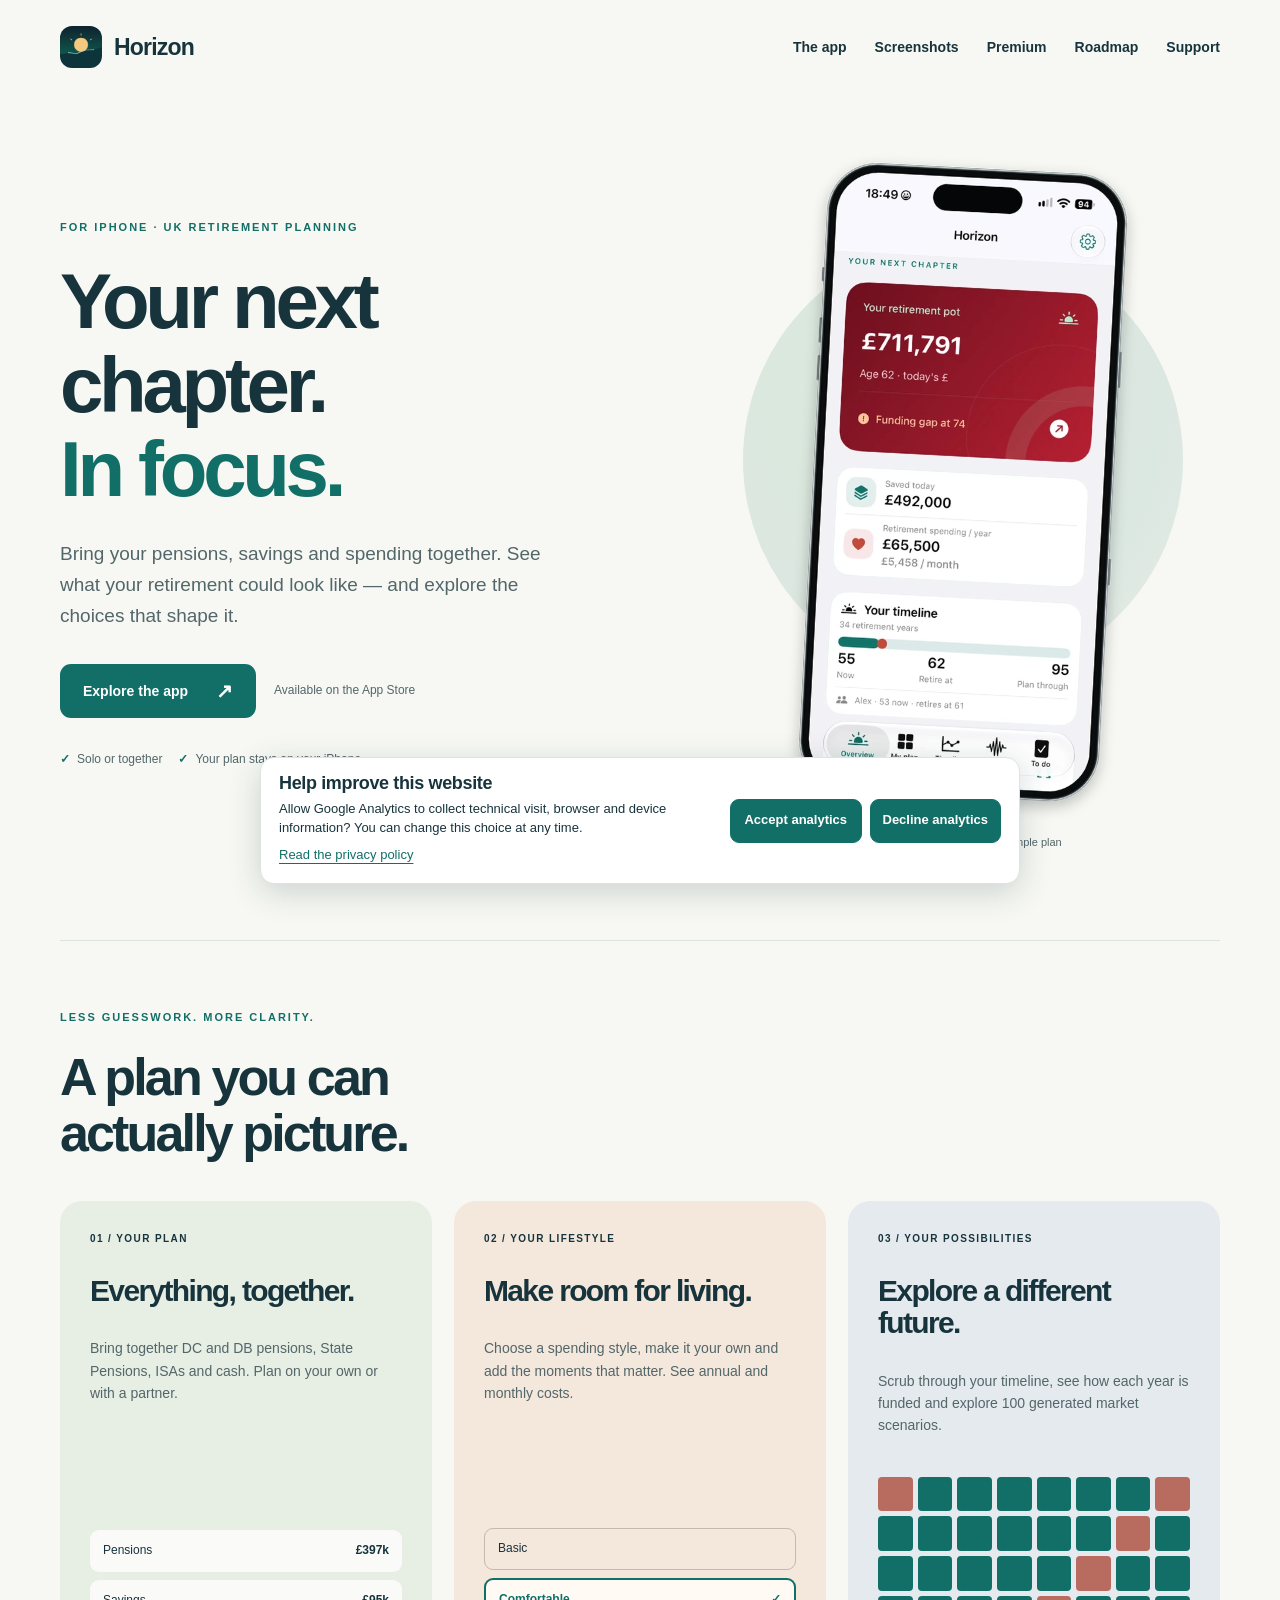
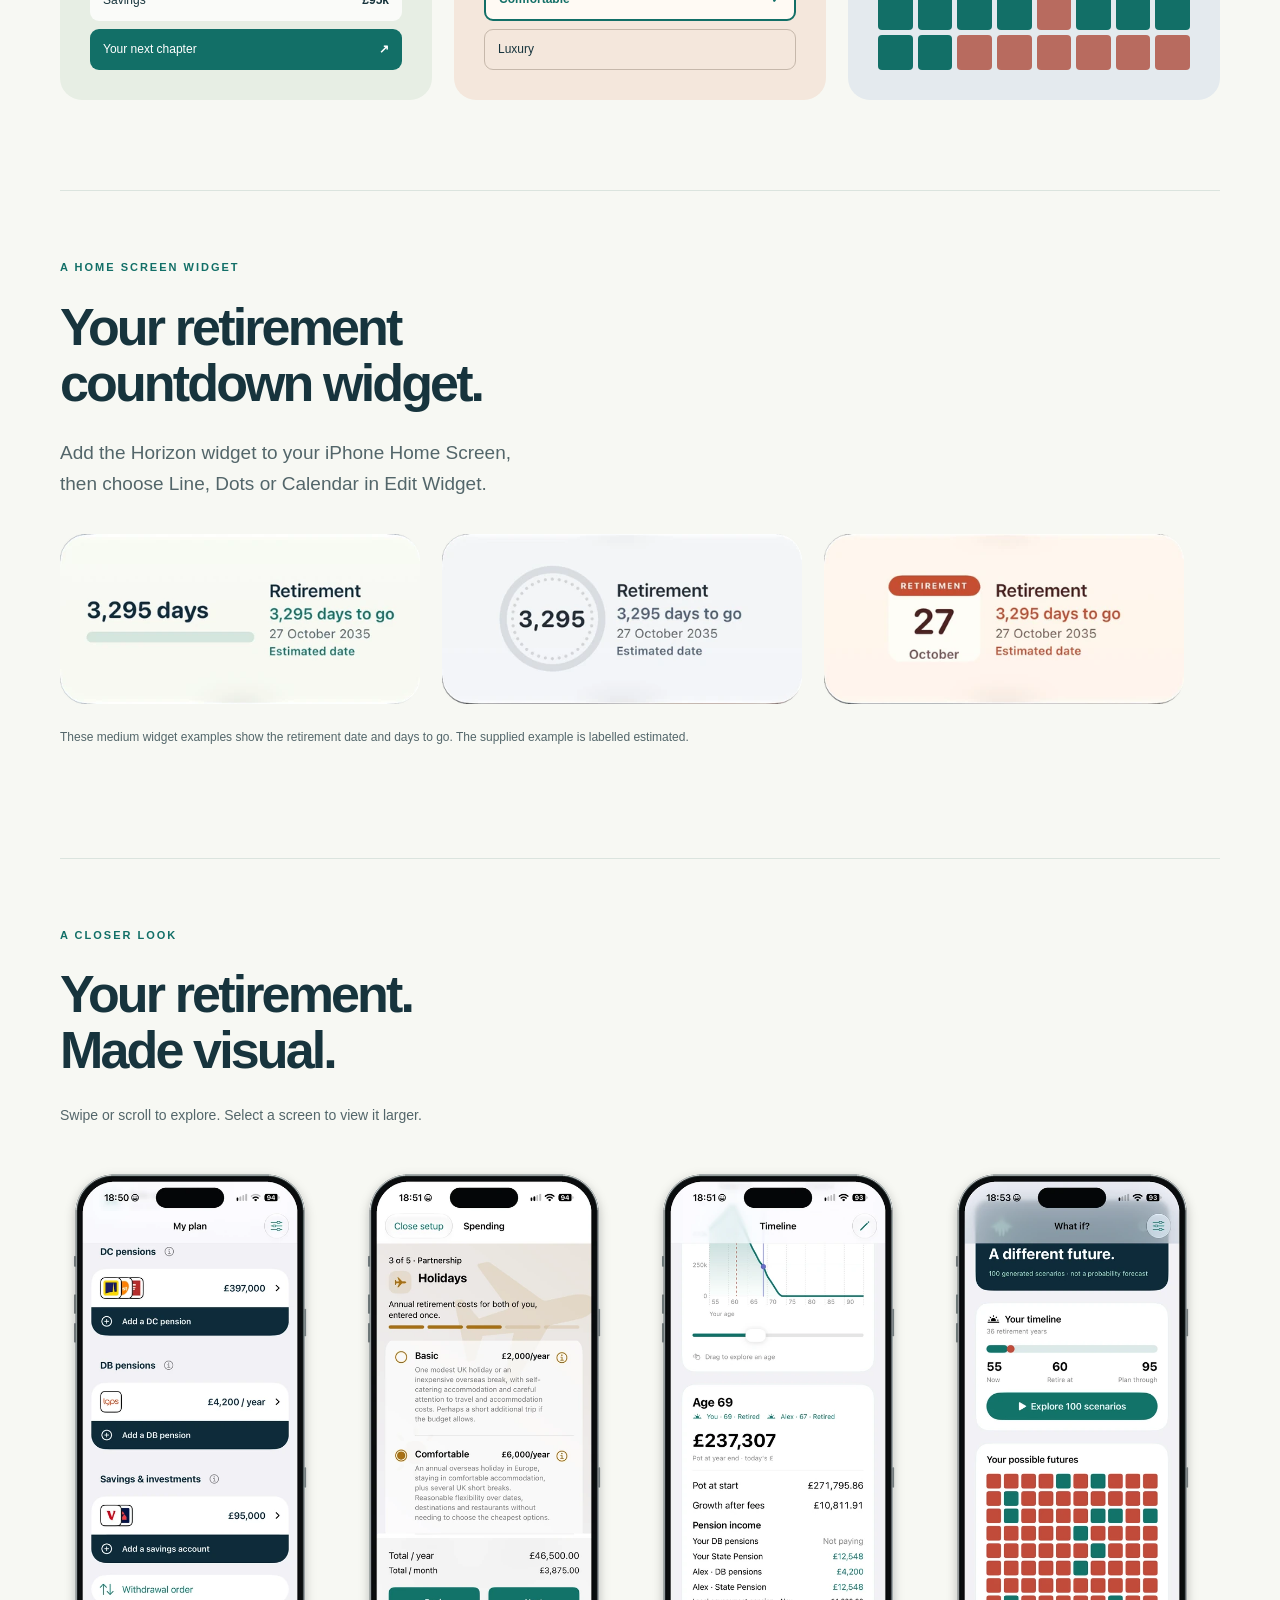
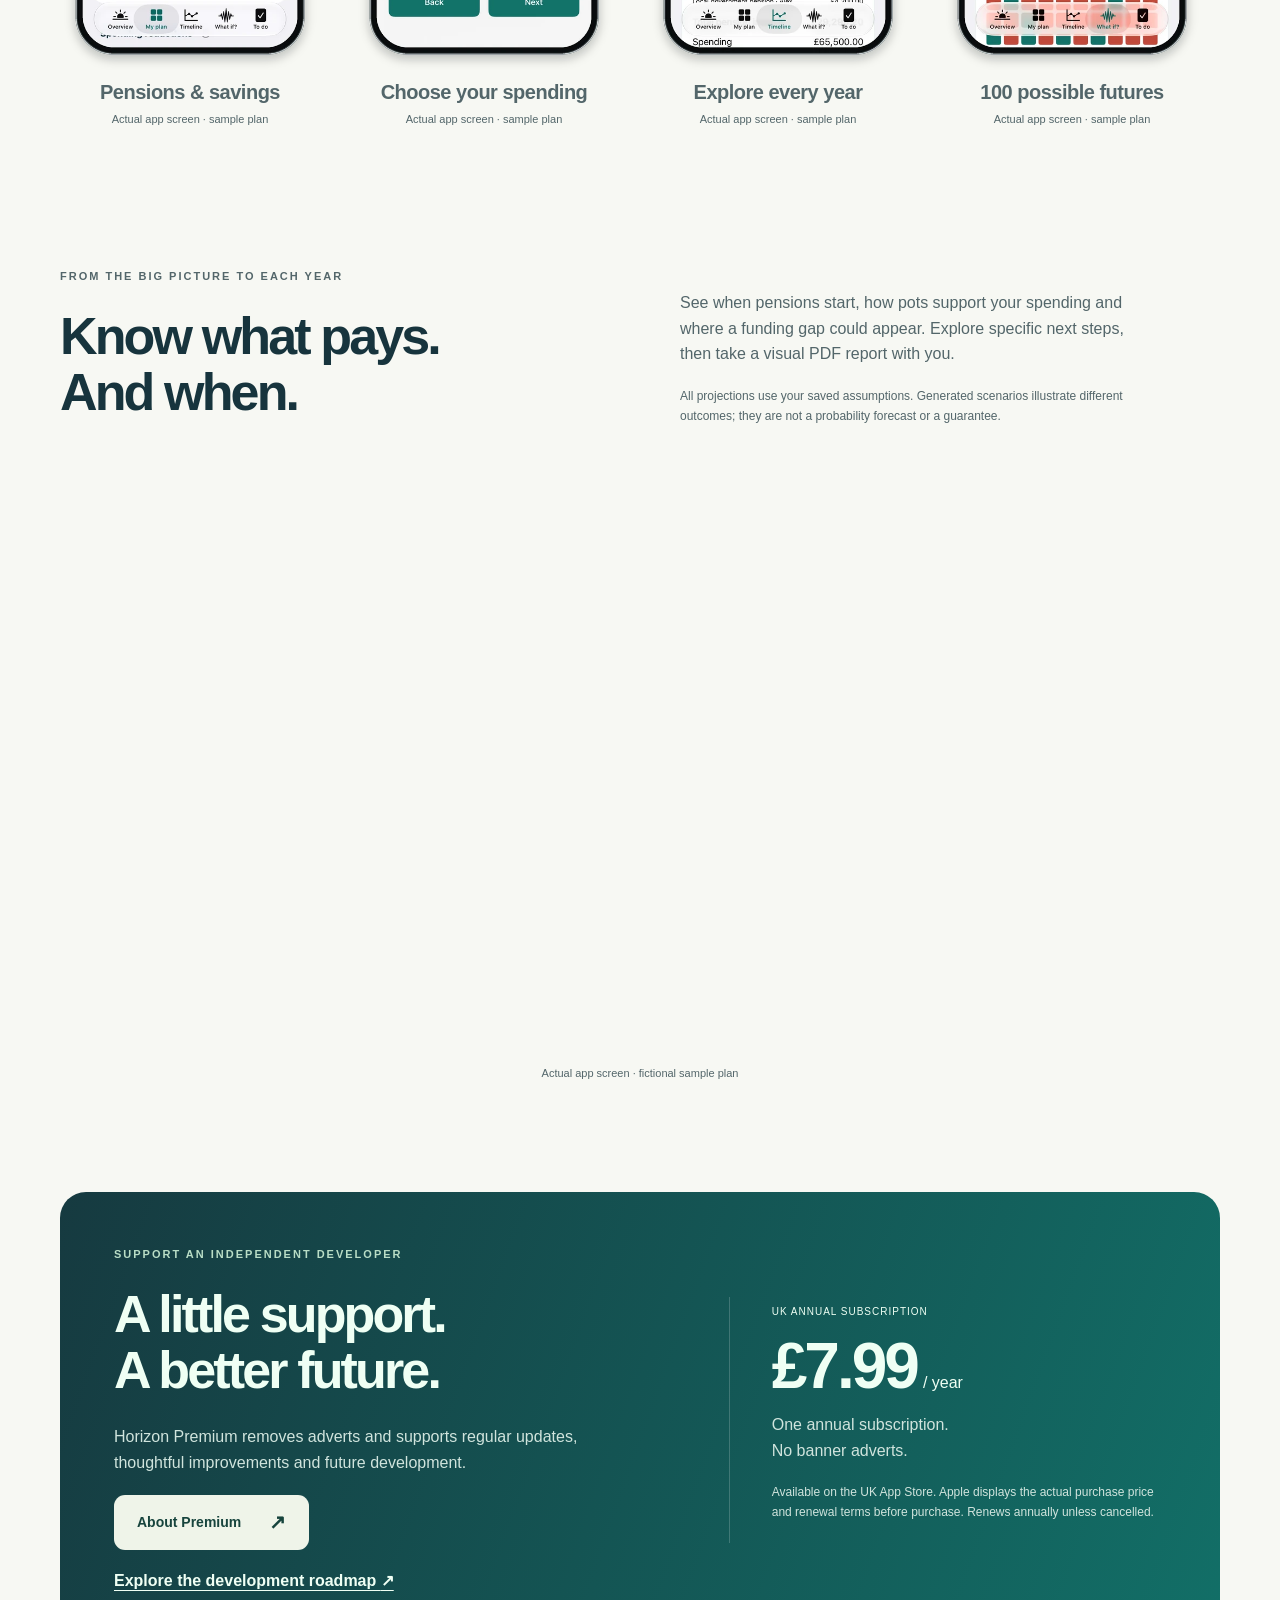
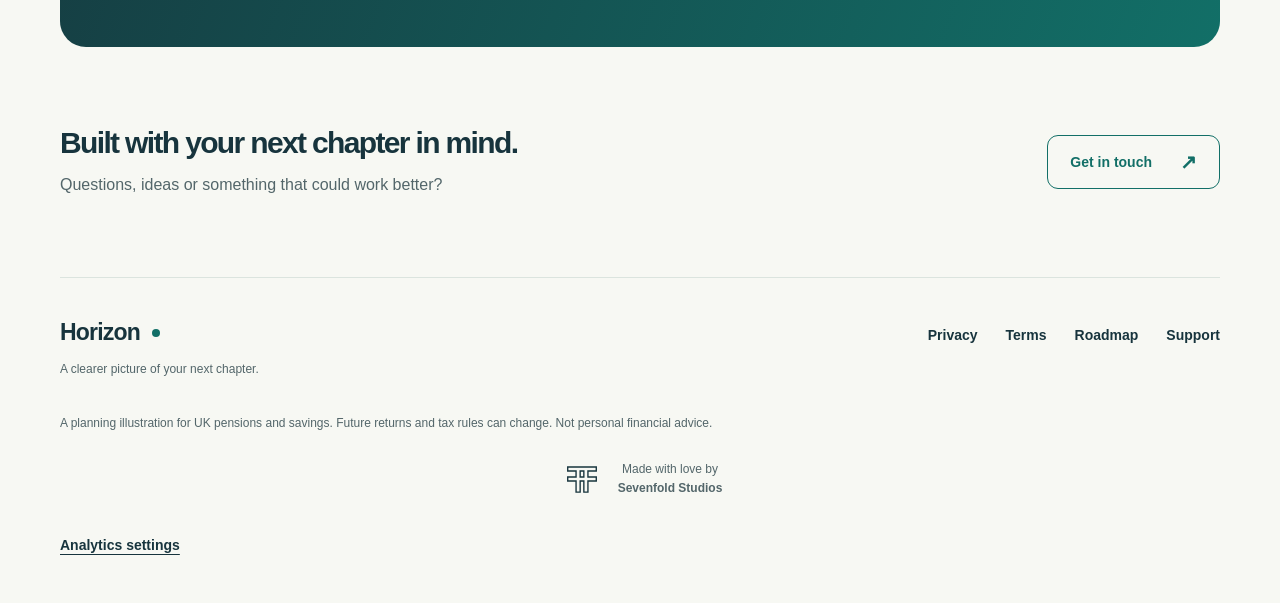
==== commit 46269538: "Add files via upload" ====
--- a/index.html
+++ b/index.html
@@ -1,5 +1,5 @@
 <!doctype html>
-<html lang="en-GB"><head><meta charset="utf-8"><meta name="viewport" content="width=device-width,initial-scale=1"><meta name="theme-color" content="#126f67"><meta name="description" content="See your pensions, savings and retirement spending together. A visual retirement planner for iPhone."><title>Horizon — your next chapter, in focus</title><link rel="icon" href="assets/app-icon.png" type="image/png"><link rel="stylesheet" href="styles.css?v=20261020h"></head><body><a class="skip" href="#main">Skip to content</a><header class="site-header wrap"><a class="brand" href="index.html"><img src="assets/app-icon.png" width="42" height="42" alt=""><span>Horizon</span></a><nav aria-label="Main navigation"><a href="index.html#features">The app</a><a href="index.html#screenshots">Screenshots</a><a href="index.html#premium">Premium</a><a href="roadmap.html">Roadmap</a><a href="support.html">Support</a></nav></header>
+<html lang="en-GB"><head><meta charset="utf-8"><meta name="viewport" content="width=device-width,initial-scale=1"><meta name="theme-color" content="#126f67"><meta name="description" content="See your pensions, savings and retirement spending together. A visual retirement planner for iPhone."><title>Horizon — your next chapter, in focus</title><link rel="icon" href="assets/app-icon.png" type="image/png"><link rel="stylesheet" href="styles.css?v=20261031a"><script src="analytics.js?v=20261031a" defer></script></head><body><a class="skip" href="#main">Skip to content</a><header class="site-header wrap"><a class="brand" href="index.html"><img src="assets/app-icon.png" width="42" height="42" alt=""><span>Horizon</span></a><nav aria-label="Main navigation"><a href="index.html#features">The app</a><a href="index.html#screenshots">Screenshots</a><a href="index.html#premium">Premium</a><a href="roadmap.html">Roadmap</a><a href="support.html">Support</a></nav></header>
 <main id="main"><section class="hero wrap"><div class="hero-copy"><p class="eyebrow">For iPhone · UK retirement planning</p><h1>Your next chapter.<br><span>In focus.</span></h1><p class="intro">Bring your pensions, savings and spending together. See what your retirement could look like — and explore the choices that shape it.</p><div class="actions"><a class="button" href="#features">Explore the app <span aria-hidden="true">↗</span></a><span class="coming">Available on the App Store</span></div><ul class="hero-notes"><li>Solo or together</li><li>Your plan stays on your iPhone</li></ul></div><figure class="preview"><div class="halo" aria-hidden="true"></div><a class="device-photo-link" href="assets/screenshots/framed/overview-phone-960.webp?v=20261020d" target="_blank" rel="noopener" aria-label="Open retirement overview showing a sample pot, funding gap, spending and timeline at full size"><picture class="device-photo"><img src="assets/screenshots/framed/overview-phone-960.webp?v=20261020d" srcset="assets/screenshots/framed/overview-phone-480.webp?v=20261020d 480w, assets/screenshots/framed/overview-phone-960.webp?v=20261020d 960w" sizes="340px" width="960" height="1886" alt="Horizon Overview showing a sample pot, funding gap, spending and timeline" loading="eager" fetchpriority="high" decoding="async"></picture></a><figcaption>Actual app screen · fictional sample plan</figcaption></figure></section>
 <section id="features" class="section wrap"><p class="eyebrow">Less guesswork. More clarity.</p><h2>A plan you can<br>actually picture.</h2><div class="feature-grid"><article class="feature"><span class="feature-number">01 / YOUR PLAN</span><h3>Everything, together.</h3><p>Bring together DC and DB pensions, State Pensions, ISAs and cash. Plan on your own or with a partner.</p><div class="account-art" aria-hidden="true"><span>Pensions <b>£397k</b></span><span>Savings <b>£95k</b></span><span class="art-total">Your next chapter <b>↗</b></span></div></article><article class="feature peach"><span class="feature-number">02 / YOUR LIFESTYLE</span><h3>Make room for living.</h3><p>Choose a spending style, make it your own and add the moments that matter. See annual and monthly costs.</p><div class="lifestyle-art" aria-hidden="true"><span>Basic</span><span class="selected">Comfortable <b>✓</b></span><span>Luxury</span></div></article><article class="feature blue"><span class="feature-number">03 / YOUR POSSIBILITIES</span><h3>Explore a different future.</h3><p>Scrub through your timeline, see how each year is funded and explore 100 generated market scenarios.</p><div class="scenario-art" aria-hidden="true"><span class="unfunded"></span><span></span><span></span><span></span><span></span><span></span><span></span><span class="unfunded"></span><span></span><span></span><span></span><span></span><span></span><span></span><span class="unfunded"></span><span></span><span></span><span></span><span></span><span></span><span></span><span class="unfunded"></span><span></span><span></span><span></span><span></span><span></span><span></span><span class="unfunded"></span><span></span><span></span><span></span><span></span><span></span><span class="unfunded"></span><span class="unfunded"></span><span class="unfunded"></span><span class="unfunded"></span><span class="unfunded"></span><span class="unfunded"></span></div></article></div></section>
 <section class="section wrap"><p class="eyebrow">A Home Screen widget</p><h2>Your retirement<br>countdown widget.</h2><p class="intro">Add the Horizon widget to your iPhone Home Screen, then choose Line, Dots or Calendar in Edit Widget.</p><div class="widget-styles" aria-label="Three Horizon retirement countdown widget styles"><figure class="widget-card"><a href="assets/screenshots/widgets/widget-line-960.webp" target="_blank" rel="noopener" aria-label="Open Line retirement countdown widget at full size"><picture><img src="assets/screenshots/widgets/widget-line-960.webp" srcset="assets/screenshots/widgets/widget-line-480.webp 480w, assets/screenshots/widgets/widget-line-960.webp 960w" sizes="(max-width: 650px) calc(100vw - 40px), (max-width: 1188px) calc((100vw - 108px) / 3), 360px" width="960" height="455" alt="Line retirement countdown widget showing 3,295 days to go" loading="lazy" decoding="async"></picture></a></figure><figure class="widget-card"><a href="assets/screenshots/widgets/widget-dots-960.webp" target="_blank" rel="noopener" aria-label="Open Dots retirement countdown widget at full size"><picture><img src="assets/screenshots/widgets/widget-dots-960.webp" srcset="assets/screenshots/widgets/widget-dots-480.webp 480w, assets/screenshots/widgets/widget-dots-960.webp 960w" sizes="(max-width: 650px) calc(100vw - 40px), (max-width: 1188px) calc((100vw - 108px) / 3), 360px" width="960" height="455" alt="Dotted retirement countdown widget showing 3,295 days to go" loading="lazy" decoding="async"></picture></a></figure><figure class="widget-card"><a href="assets/screenshots/widgets/widget-calendar-960.webp" target="_blank" rel="noopener" aria-label="Open Calendar retirement countdown widget at full size"><picture><img src="assets/screenshots/widgets/widget-calendar-960.webp" srcset="assets/screenshots/widgets/widget-calendar-480.webp 480w, assets/screenshots/widgets/widget-calendar-960.webp 960w" sizes="(max-width: 650px) calc(100vw - 40px), (max-width: 1188px) calc((100vw - 108px) / 3), 360px" width="960" height="455" alt="Calendar retirement countdown widget showing 3,295 days to go" loading="lazy" decoding="async"></picture></a></figure></div><p class="small">These medium widget examples show the retirement date and days to go. The supplied example is labelled estimated.</p></section>
--- a/styles.css
+++ b/styles.css
@@ -162,3 +162,73 @@
   .roadmap-list { grid-template-columns:1fr; }
 }
 @media (prefers-reduced-motion:reduce) { html { scroll-behavior:auto; } }
+/* The consent notice stays nonmodal and keeps both choices equally reachable. */
+.analytics-consent {
+  position:fixed;
+  z-index:100;
+  left:50%;
+  bottom:16px;
+  transform:translateX(-50%);
+  width:min(760px,calc(100% - 32px));
+  display:grid;
+  grid-template-columns:minmax(0,1fr) auto;
+  align-items:center;
+  gap:20px;
+  padding:16px 18px;
+  border:1px solid var(--line);
+  border-radius:14px;
+  background:white;
+  color:var(--ink);
+  box-shadow:0 8px 32px #17343d30;
+}
+.analytics-consent[hidden] { display:none; }
+.analytics-consent h2 { margin:0 0 6px; font-size:18px; letter-spacing:-.02em; }
+.analytics-consent p { margin:0 0 4px; font-size:13px; line-height:1.45; }
+.analytics-consent a { font-size:13px; }
+.analytics-consent-actions { display:grid; grid-template-columns:repeat(2,minmax(0,1fr)); gap:8px; }
+.analytics-consent button {
+  min-height:44px;
+  padding:9px 12px;
+  border:1px solid var(--teal);
+  border-radius:9px;
+  background:var(--teal);
+  color:white;
+  font:inherit;
+  font-size:13px;
+  font-weight:650;
+  white-space:nowrap;
+  cursor:pointer;
+}
+.analytics-consent button:hover { filter:brightness(.94); }
+.analytics-consent button:focus-visible, .analytics-settings:focus-visible {
+  outline:3px solid var(--coral);
+  outline-offset:3px;
+}
+.site-footer .analytics-settings {
+  grid-column:1/-1;
+  justify-self:start;
+  padding:10px 0;
+  border:0;
+  background:transparent;
+  color:var(--ink);
+  font:inherit;
+  font-size:14px;
+  font-weight:600;
+  text-align:left;
+  text-decoration:underline;
+  text-underline-offset:4px;
+  cursor:pointer;
+}
+@media (max-width:640px) {
+  .analytics-consent {
+    bottom:12px;
+    width:calc(100% - 24px);
+    max-height:calc(100vh - 24px);
+    grid-template-columns:1fr;
+    gap:10px;
+    padding:12px;
+    overflow:auto;
+  }
+  .analytics-consent-actions { width:100%; }
+  .analytics-consent button { padding-inline:8px; }
+}
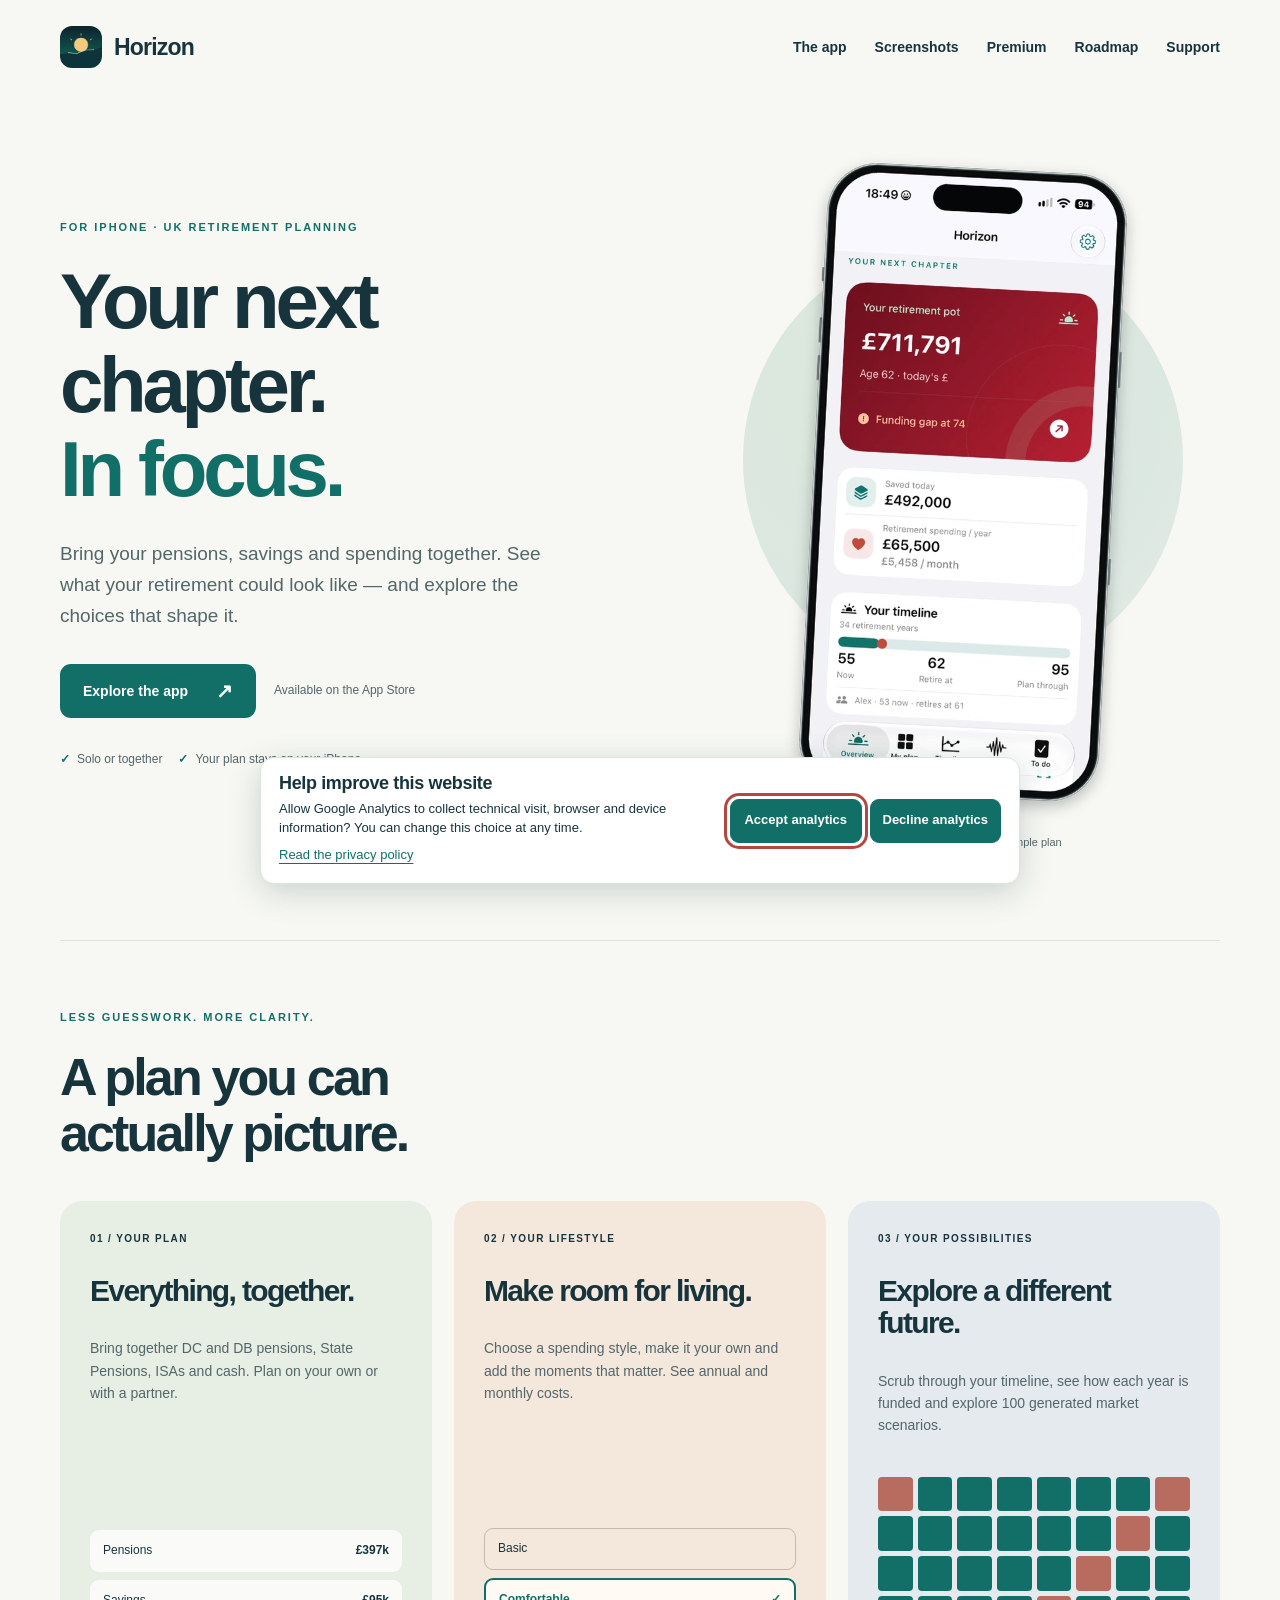
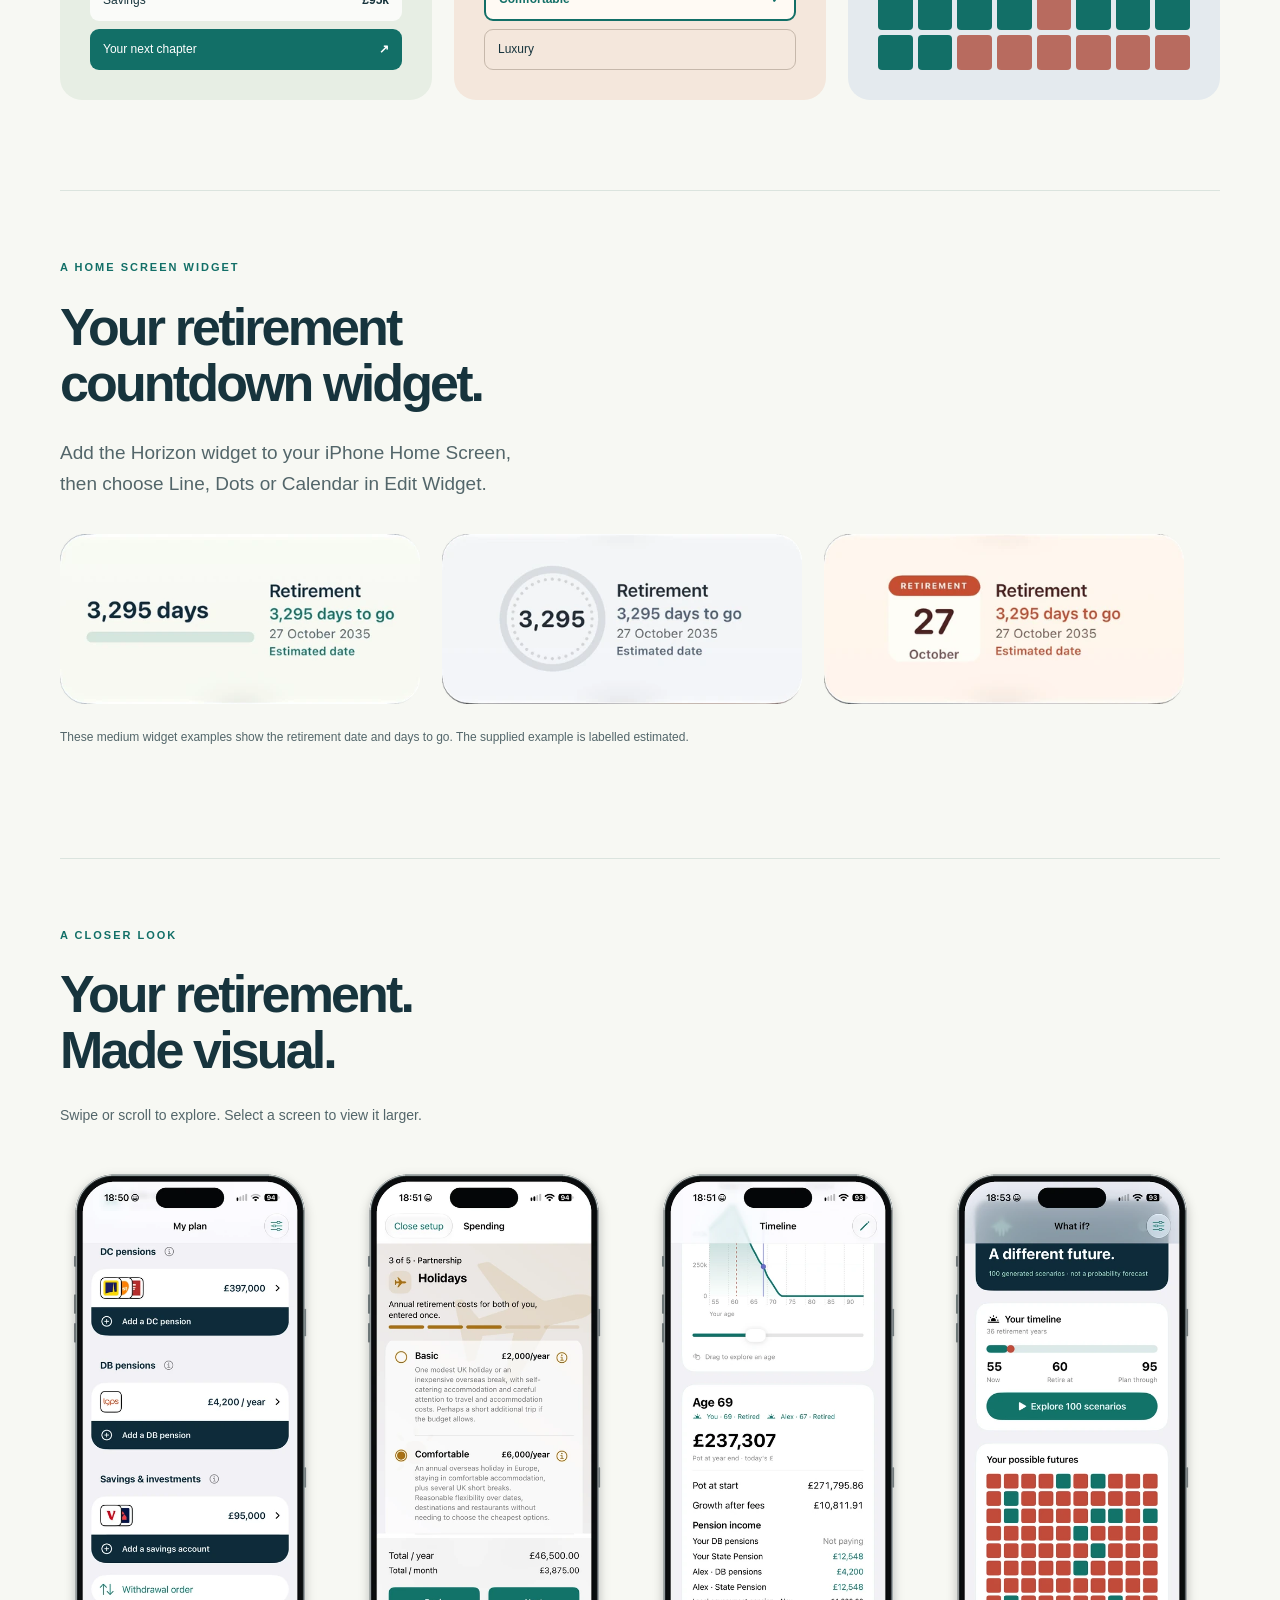
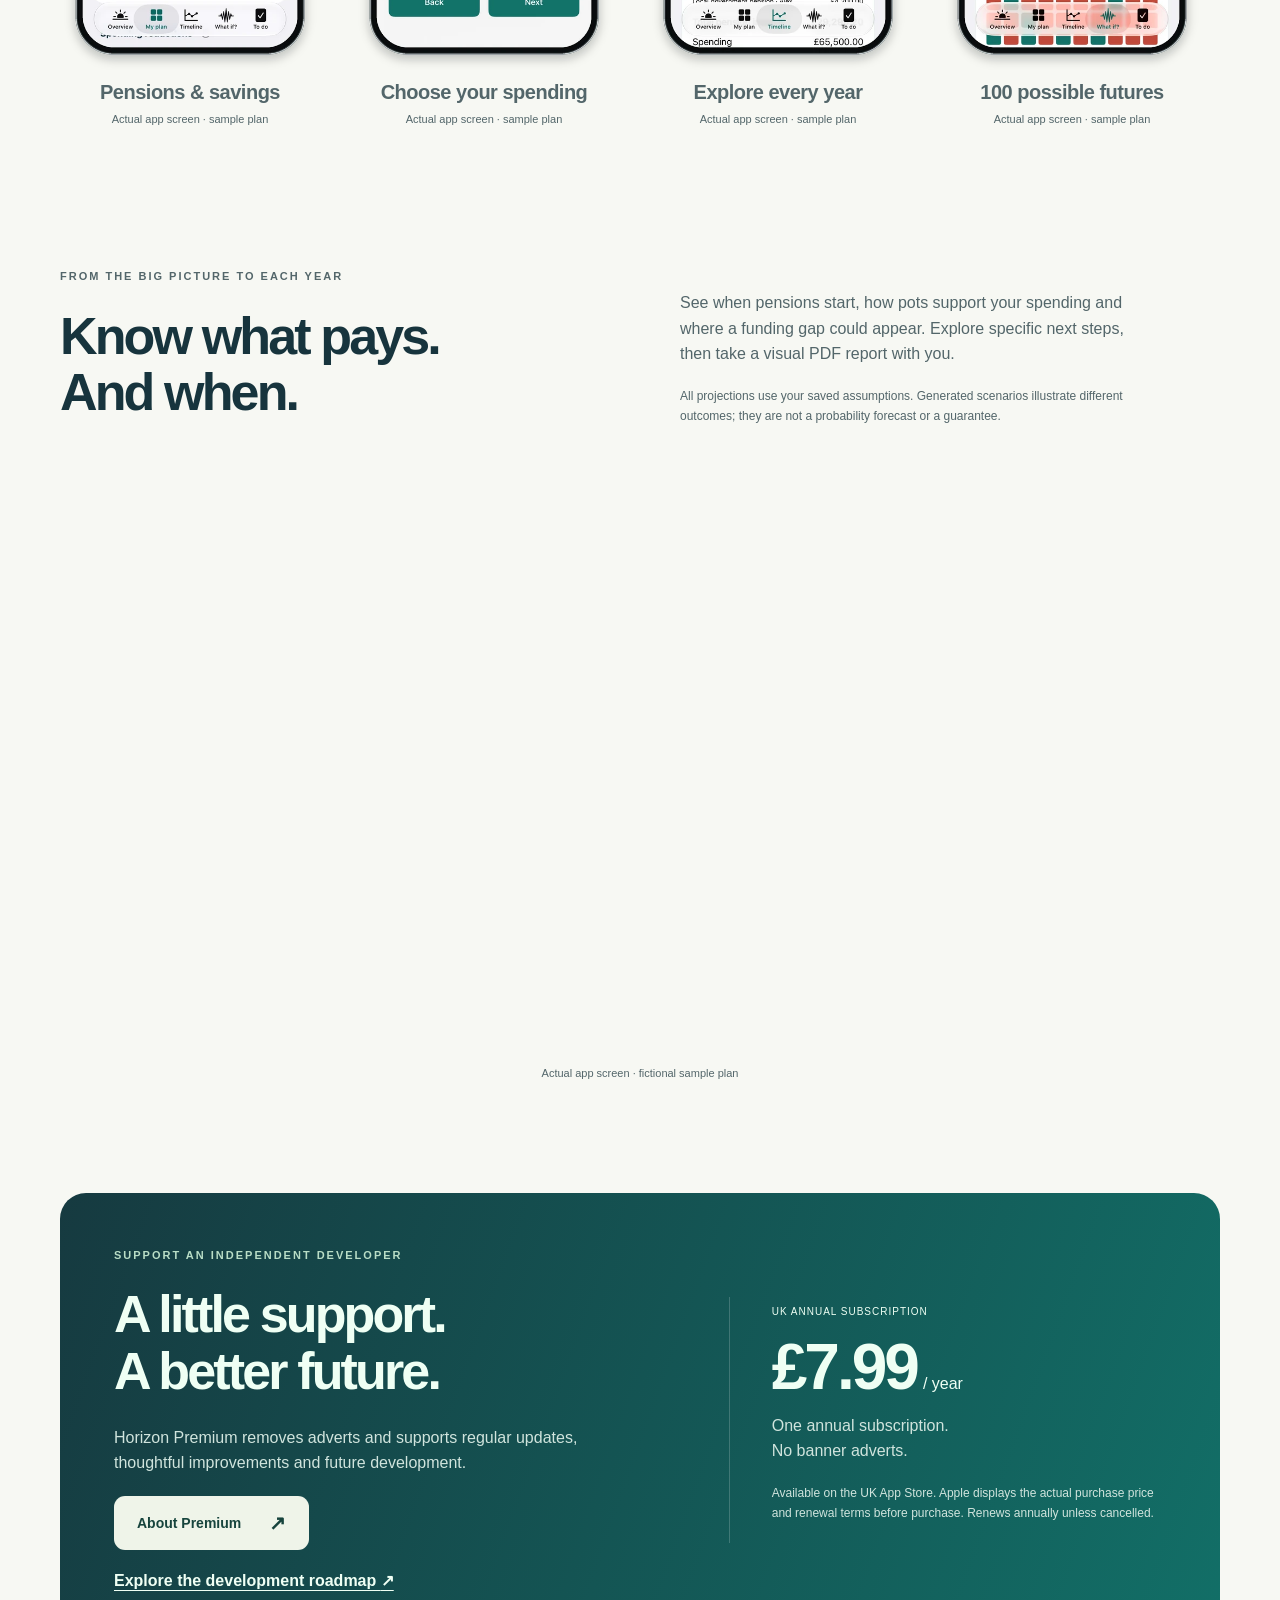
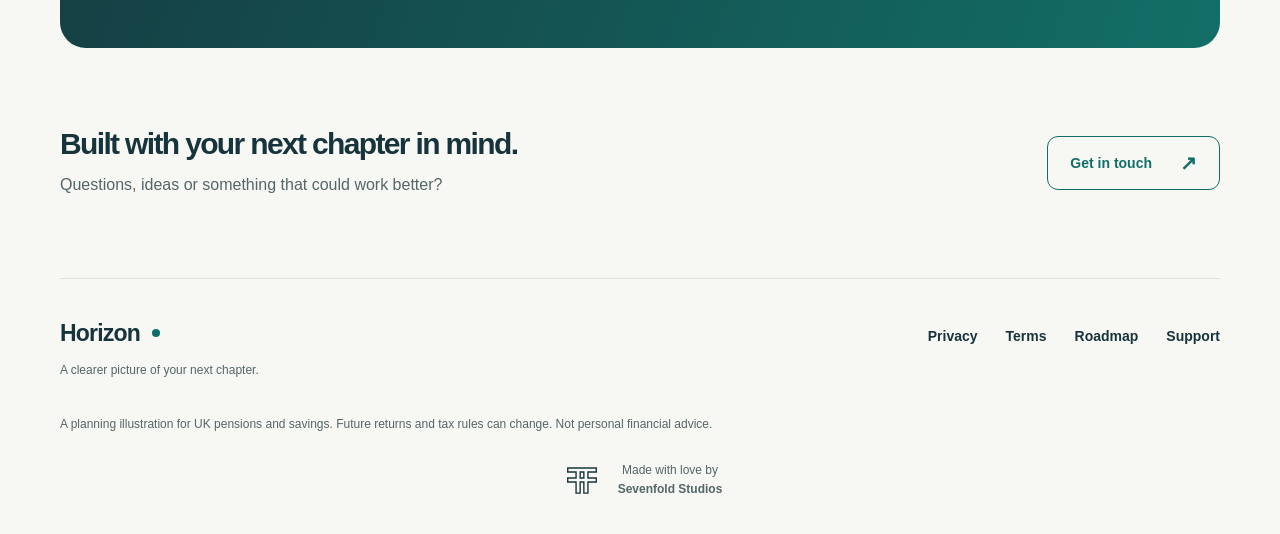
==== commit b9b40965: "Add files via upload" ====
--- a/index.html
+++ b/index.html
@@ -1,5 +1,5 @@
 <!doctype html>
-<html lang="en-GB"><head><meta charset="utf-8"><meta name="viewport" content="width=device-width,initial-scale=1"><meta name="theme-color" content="#126f67"><meta name="description" content="See your pensions, savings and retirement spending together. A visual retirement planner for iPhone."><title>Horizon — your next chapter, in focus</title><link rel="icon" href="assets/app-icon.png" type="image/png"><link rel="stylesheet" href="styles.css?v=20261031a"><script src="analytics.js?v=20261031a" defer></script></head><body><a class="skip" href="#main">Skip to content</a><header class="site-header wrap"><a class="brand" href="index.html"><img src="assets/app-icon.png" width="42" height="42" alt=""><span>Horizon</span></a><nav aria-label="Main navigation"><a href="index.html#features">The app</a><a href="index.html#screenshots">Screenshots</a><a href="index.html#premium">Premium</a><a href="roadmap.html">Roadmap</a><a href="support.html">Support</a></nav></header>
+<html lang="en-GB"><head><meta charset="utf-8"><meta name="viewport" content="width=device-width,initial-scale=1"><meta name="theme-color" content="#126f67"><meta name="description" content="See your pensions, savings and retirement spending together. A visual retirement planner for iPhone."><title>Horizon — your next chapter, in focus</title><link rel="icon" href="assets/app-icon.png" type="image/png"><link rel="stylesheet" href="styles.css?v=20261031b"><script src="analytics.js?v=20261031b" defer></script></head><body><a class="skip" href="#main">Skip to content</a><header class="site-header wrap"><a class="brand" href="index.html"><img src="assets/app-icon.png" width="42" height="42" alt=""><span>Horizon</span></a><nav aria-label="Main navigation"><a href="index.html#features">The app</a><a href="index.html#screenshots">Screenshots</a><a href="index.html#premium">Premium</a><a href="roadmap.html">Roadmap</a><a href="support.html">Support</a></nav></header>
 <main id="main"><section class="hero wrap"><div class="hero-copy"><p class="eyebrow">For iPhone · UK retirement planning</p><h1>Your next chapter.<br><span>In focus.</span></h1><p class="intro">Bring your pensions, savings and spending together. See what your retirement could look like — and explore the choices that shape it.</p><div class="actions"><a class="button" href="#features">Explore the app <span aria-hidden="true">↗</span></a><span class="coming">Available on the App Store</span></div><ul class="hero-notes"><li>Solo or together</li><li>Your plan stays on your iPhone</li></ul></div><figure class="preview"><div class="halo" aria-hidden="true"></div><a class="device-photo-link" href="assets/screenshots/framed/overview-phone-960.webp?v=20261020d" target="_blank" rel="noopener" aria-label="Open retirement overview showing a sample pot, funding gap, spending and timeline at full size"><picture class="device-photo"><img src="assets/screenshots/framed/overview-phone-960.webp?v=20261020d" srcset="assets/screenshots/framed/overview-phone-480.webp?v=20261020d 480w, assets/screenshots/framed/overview-phone-960.webp?v=20261020d 960w" sizes="340px" width="960" height="1886" alt="Horizon Overview showing a sample pot, funding gap, spending and timeline" loading="eager" fetchpriority="high" decoding="async"></picture></a><figcaption>Actual app screen · fictional sample plan</figcaption></figure></section>
 <section id="features" class="section wrap"><p class="eyebrow">Less guesswork. More clarity.</p><h2>A plan you can<br>actually picture.</h2><div class="feature-grid"><article class="feature"><span class="feature-number">01 / YOUR PLAN</span><h3>Everything, together.</h3><p>Bring together DC and DB pensions, State Pensions, ISAs and cash. Plan on your own or with a partner.</p><div class="account-art" aria-hidden="true"><span>Pensions <b>£397k</b></span><span>Savings <b>£95k</b></span><span class="art-total">Your next chapter <b>↗</b></span></div></article><article class="feature peach"><span class="feature-number">02 / YOUR LIFESTYLE</span><h3>Make room for living.</h3><p>Choose a spending style, make it your own and add the moments that matter. See annual and monthly costs.</p><div class="lifestyle-art" aria-hidden="true"><span>Basic</span><span class="selected">Comfortable <b>✓</b></span><span>Luxury</span></div></article><article class="feature blue"><span class="feature-number">03 / YOUR POSSIBILITIES</span><h3>Explore a different future.</h3><p>Scrub through your timeline, see how each year is funded and explore 100 generated market scenarios.</p><div class="scenario-art" aria-hidden="true"><span class="unfunded"></span><span></span><span></span><span></span><span></span><span></span><span></span><span class="unfunded"></span><span></span><span></span><span></span><span></span><span></span><span></span><span class="unfunded"></span><span></span><span></span><span></span><span></span><span></span><span></span><span class="unfunded"></span><span></span><span></span><span></span><span></span><span></span><span></span><span class="unfunded"></span><span></span><span></span><span></span><span></span><span></span><span class="unfunded"></span><span class="unfunded"></span><span class="unfunded"></span><span class="unfunded"></span><span class="unfunded"></span><span class="unfunded"></span></div></article></div></section>
 <section class="section wrap"><p class="eyebrow">A Home Screen widget</p><h2>Your retirement<br>countdown widget.</h2><p class="intro">Add the Horizon widget to your iPhone Home Screen, then choose Line, Dots or Calendar in Edit Widget.</p><div class="widget-styles" aria-label="Three Horizon retirement countdown widget styles"><figure class="widget-card"><a href="assets/screenshots/widgets/widget-line-960.webp" target="_blank" rel="noopener" aria-label="Open Line retirement countdown widget at full size"><picture><img src="assets/screenshots/widgets/widget-line-960.webp" srcset="assets/screenshots/widgets/widget-line-480.webp 480w, assets/screenshots/widgets/widget-line-960.webp 960w" sizes="(max-width: 650px) calc(100vw - 40px), (max-width: 1188px) calc((100vw - 108px) / 3), 360px" width="960" height="455" alt="Line retirement countdown widget showing 3,295 days to go" loading="lazy" decoding="async"></picture></a></figure><figure class="widget-card"><a href="assets/screenshots/widgets/widget-dots-960.webp" target="_blank" rel="noopener" aria-label="Open Dots retirement countdown widget at full size"><picture><img src="assets/screenshots/widgets/widget-dots-960.webp" srcset="assets/screenshots/widgets/widget-dots-480.webp 480w, assets/screenshots/widgets/widget-dots-960.webp 960w" sizes="(max-width: 650px) calc(100vw - 40px), (max-width: 1188px) calc((100vw - 108px) / 3), 360px" width="960" height="455" alt="Dotted retirement countdown widget showing 3,295 days to go" loading="lazy" decoding="async"></picture></a></figure><figure class="widget-card"><a href="assets/screenshots/widgets/widget-calendar-960.webp" target="_blank" rel="noopener" aria-label="Open Calendar retirement countdown widget at full size"><picture><img src="assets/screenshots/widgets/widget-calendar-960.webp" srcset="assets/screenshots/widgets/widget-calendar-480.webp 480w, assets/screenshots/widgets/widget-calendar-960.webp 960w" sizes="(max-width: 650px) calc(100vw - 40px), (max-width: 1188px) calc((100vw - 108px) / 3), 360px" width="960" height="455" alt="Calendar retirement countdown widget showing 3,295 days to go" loading="lazy" decoding="async"></picture></a></figure></div><p class="small">These medium widget examples show the retirement date and days to go. The supplied example is labelled estimated.</p></section>
--- a/styles.css
+++ b/styles.css
@@ -200,24 +200,22 @@
   cursor:pointer;
 }
 .analytics-consent button:hover { filter:brightness(.94); }
+.analytics-consent button.is-selected, .analytics-consent button.is-selected:hover {
+  border-color:var(--ink);
+  background:var(--ink);
+  color:white;
+  filter:none;
+}
+.analytics-consent button:disabled { cursor:wait; }
+.analytics-consent-status { margin:8px 0 0; font-size:13px; font-weight:650; }
+.analytics-settings {
+  margin-top:12px;
+  cursor:pointer;
+  font:inherit;
+}
 .analytics-consent button:focus-visible, .analytics-settings:focus-visible {
   outline:3px solid var(--coral);
   outline-offset:3px;
-}
-.site-footer .analytics-settings {
-  grid-column:1/-1;
-  justify-self:start;
-  padding:10px 0;
-  border:0;
-  background:transparent;
-  color:var(--ink);
-  font:inherit;
-  font-size:14px;
-  font-weight:600;
-  text-align:left;
-  text-decoration:underline;
-  text-underline-offset:4px;
-  cursor:pointer;
 }
 @media (max-width:640px) {
   .analytics-consent {
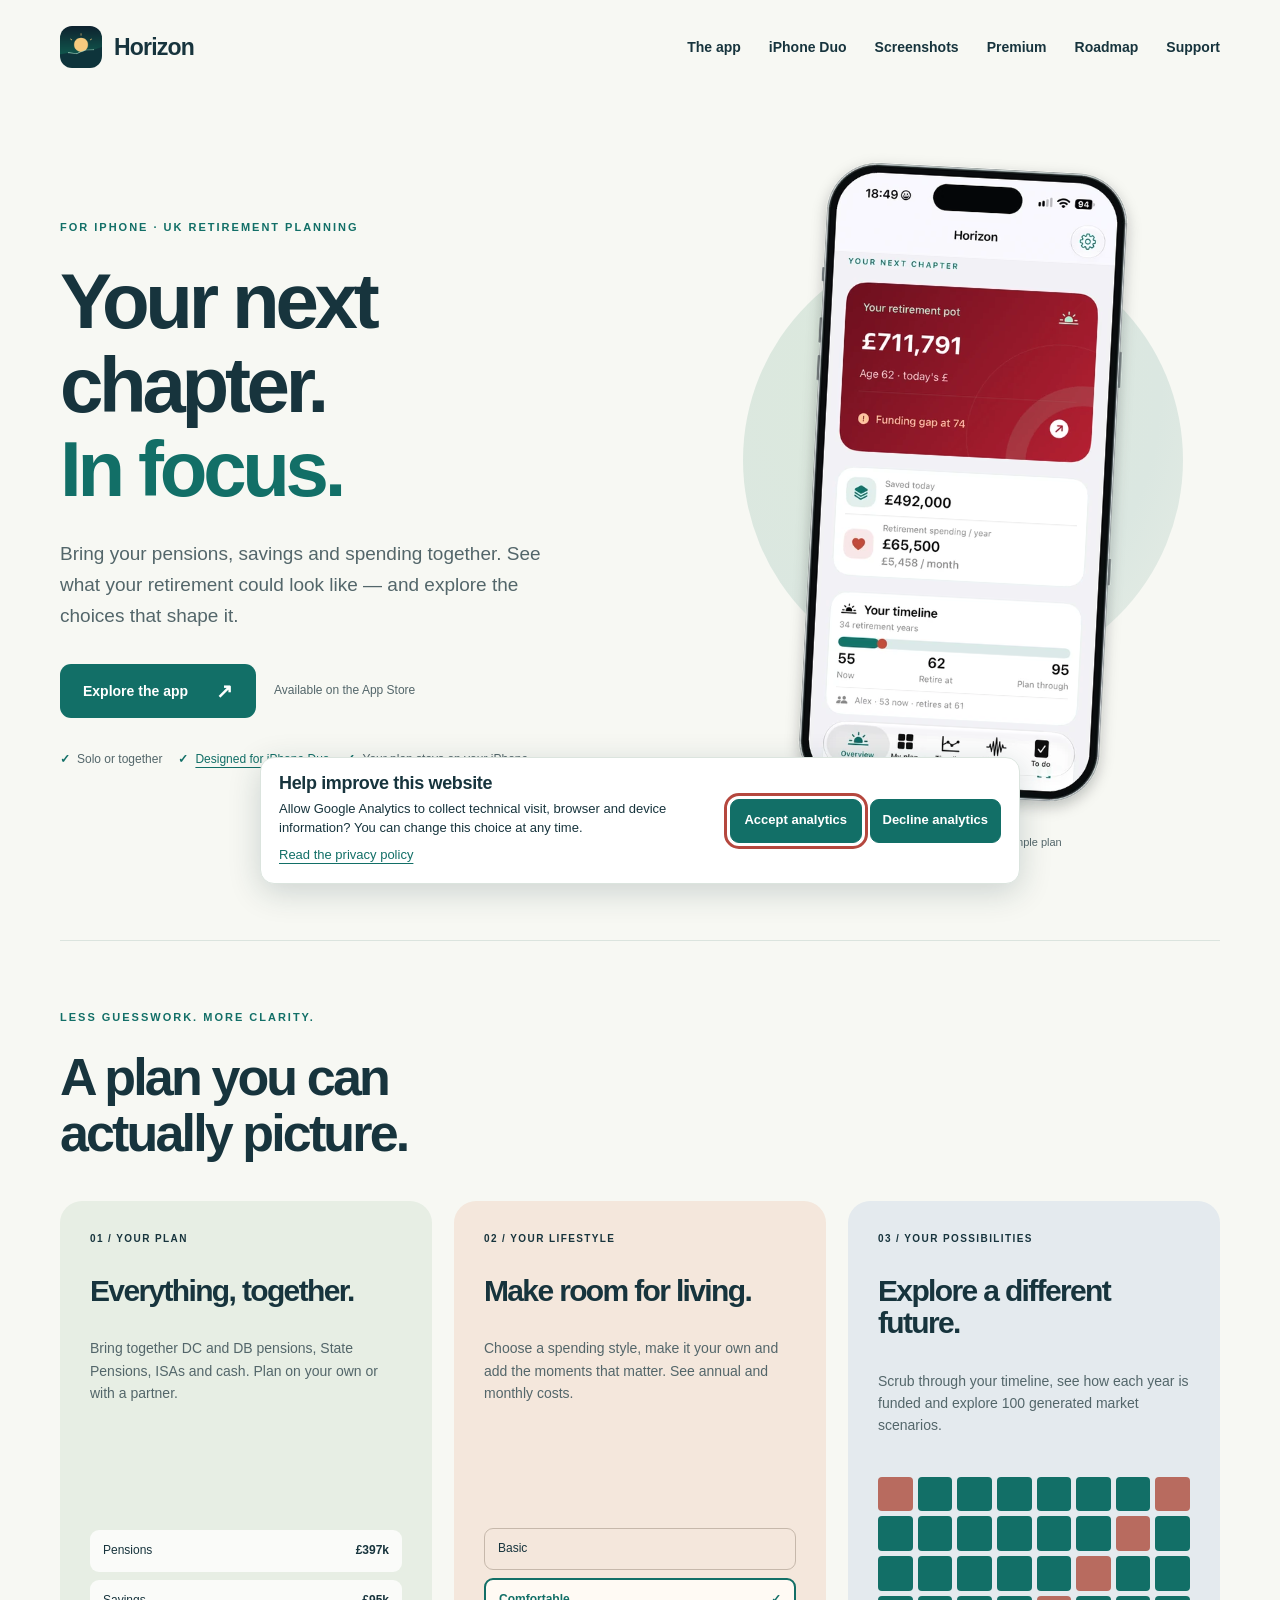
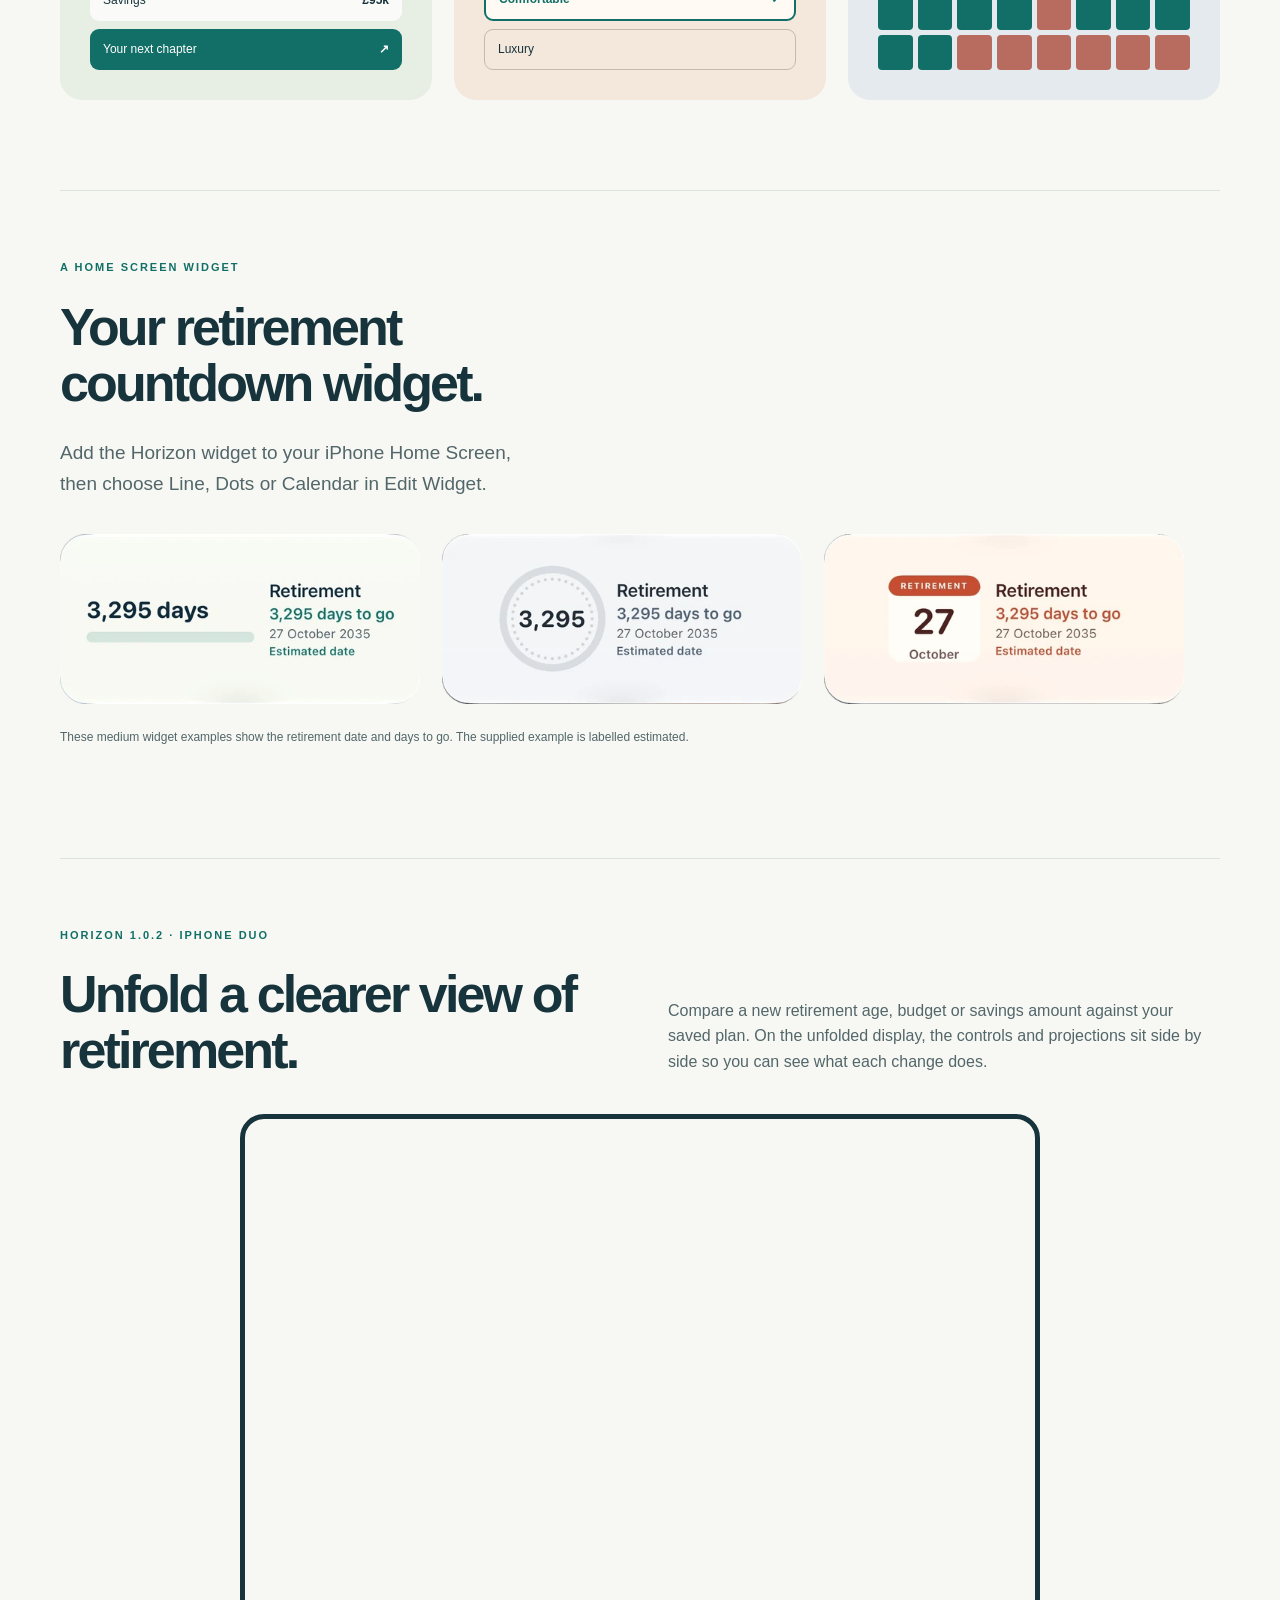
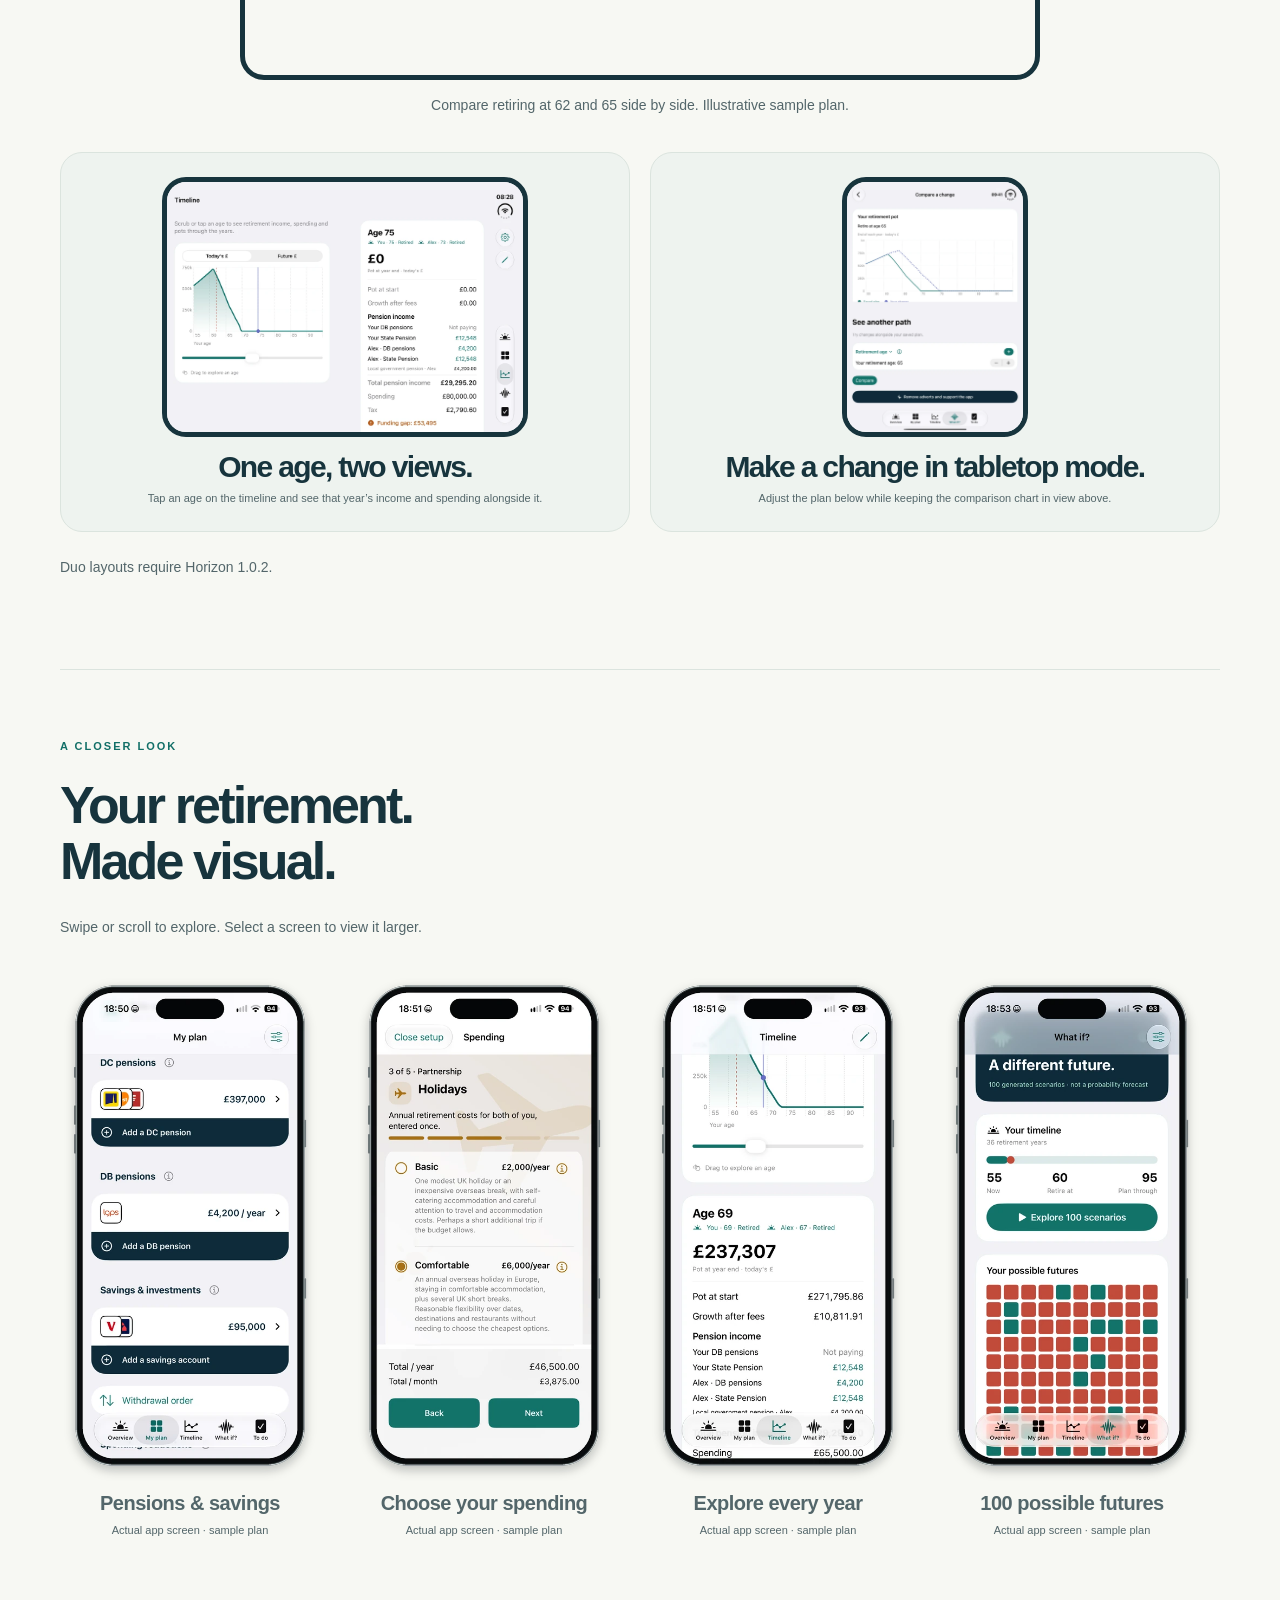
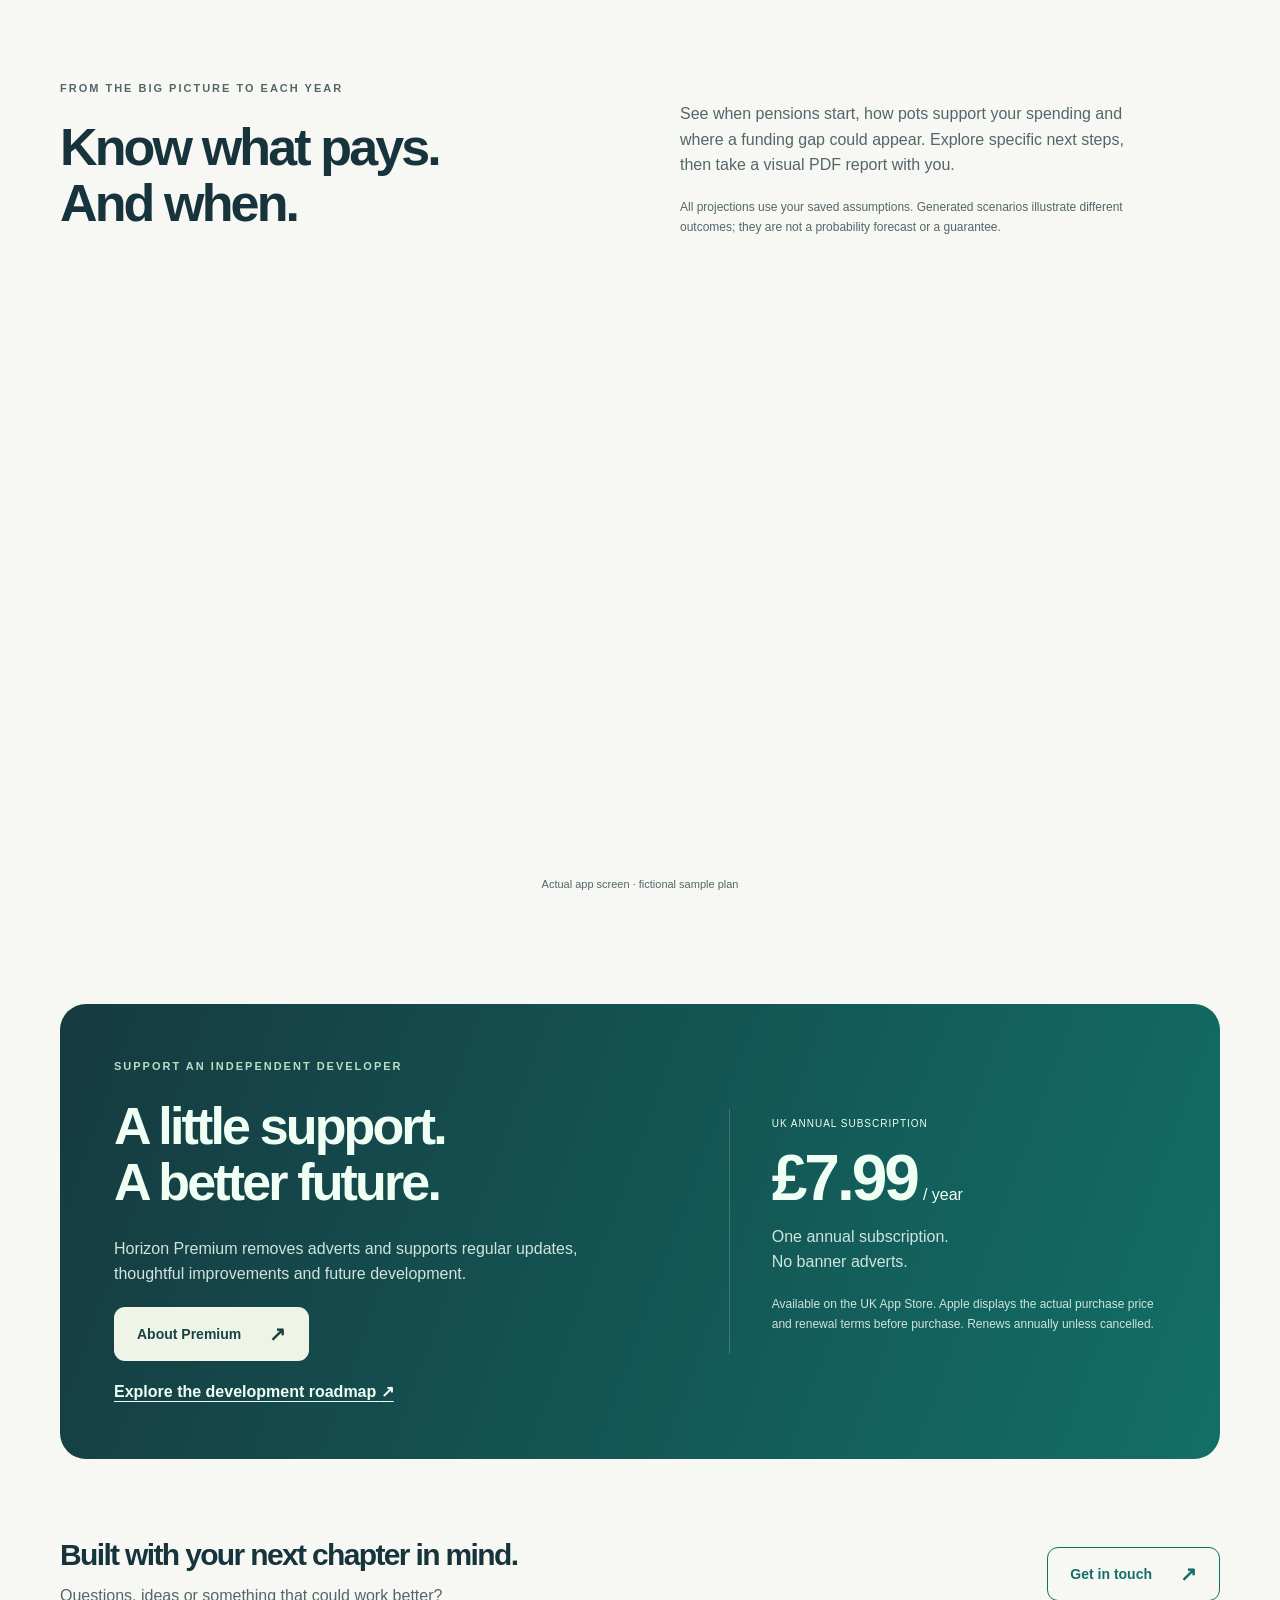
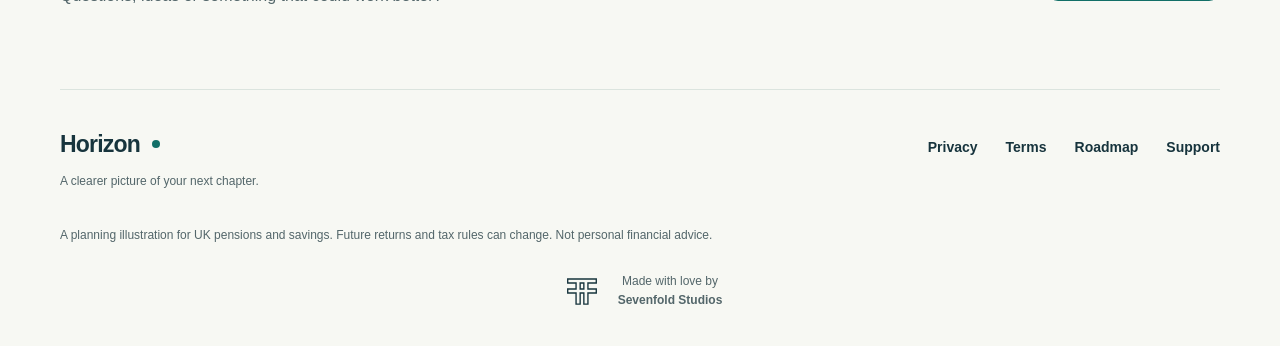
==== commit f8504699: "Add files via upload" ====
--- a/index.html
+++ b/index.html
@@ -1,7 +1,30 @@
 <!doctype html>
-<html lang="en-GB"><head><meta charset="utf-8"><meta name="viewport" content="width=device-width,initial-scale=1"><meta name="theme-color" content="#126f67"><meta name="description" content="See your pensions, savings and retirement spending together. A visual retirement planner for iPhone."><title>Horizon — your next chapter, in focus</title><link rel="icon" href="assets/app-icon.png" type="image/png"><link rel="stylesheet" href="styles.css?v=20261031b"><script src="analytics.js?v=20261031b" defer></script></head><body><a class="skip" href="#main">Skip to content</a><header class="site-header wrap"><a class="brand" href="index.html"><img src="assets/app-icon.png" width="42" height="42" alt=""><span>Horizon</span></a><nav aria-label="Main navigation"><a href="index.html#features">The app</a><a href="index.html#screenshots">Screenshots</a><a href="index.html#premium">Premium</a><a href="roadmap.html">Roadmap</a><a href="support.html">Support</a></nav></header>
-<main id="main"><section class="hero wrap"><div class="hero-copy"><p class="eyebrow">For iPhone · UK retirement planning</p><h1>Your next chapter.<br><span>In focus.</span></h1><p class="intro">Bring your pensions, savings and spending together. See what your retirement could look like — and explore the choices that shape it.</p><div class="actions"><a class="button" href="#features">Explore the app <span aria-hidden="true">↗</span></a><span class="coming">Available on the App Store</span></div><ul class="hero-notes"><li>Solo or together</li><li>Your plan stays on your iPhone</li></ul></div><figure class="preview"><div class="halo" aria-hidden="true"></div><a class="device-photo-link" href="assets/screenshots/framed/overview-phone-960.webp?v=20261020d" target="_blank" rel="noopener" aria-label="Open retirement overview showing a sample pot, funding gap, spending and timeline at full size"><picture class="device-photo"><img src="assets/screenshots/framed/overview-phone-960.webp?v=20261020d" srcset="assets/screenshots/framed/overview-phone-480.webp?v=20261020d 480w, assets/screenshots/framed/overview-phone-960.webp?v=20261020d 960w" sizes="340px" width="960" height="1886" alt="Horizon Overview showing a sample pot, funding gap, spending and timeline" loading="eager" fetchpriority="high" decoding="async"></picture></a><figcaption>Actual app screen · fictional sample plan</figcaption></figure></section>
+<html lang="en-GB"><head><meta charset="utf-8"><meta name="viewport" content="width=device-width,initial-scale=1"><meta name="theme-color" content="#126f67"><meta name="description" content="See your pensions, savings and retirement spending together. A visual retirement planner for iPhone, with layouts designed for iPhone Duo in Horizon 1.0.2."><title>Horizon — your next chapter, in focus</title><link rel="icon" href="assets/app-icon.png" type="image/png"><link rel="stylesheet" href="styles.css?v=20261123-duo"><script src="analytics.js?v=20261031b" defer></script></head><body><a class="skip" href="#main">Skip to content</a><header class="site-header wrap"><a class="brand" href="index.html"><img src="assets/app-icon.png" width="42" height="42" alt=""><span>Horizon</span></a><nav aria-label="Main navigation"><a href="index.html#features">The app</a><a href="#iphone-duo">iPhone Duo</a><a href="index.html#screenshots">Screenshots</a><a href="index.html#premium">Premium</a><a href="roadmap.html">Roadmap</a><a href="support.html">Support</a></nav></header>
+<main id="main"><section class="hero wrap"><div class="hero-copy"><p class="eyebrow">For iPhone · UK retirement planning</p><h1>Your next chapter.<br><span>In focus.</span></h1><p class="intro">Bring your pensions, savings and spending together. See what your retirement could look like — and explore the choices that shape it.</p><div class="actions"><a class="button" href="#features">Explore the app <span aria-hidden="true">↗</span></a><span class="coming">Available on the App Store</span></div><ul class="hero-notes"><li>Solo or together</li><li><a href="#iphone-duo">Designed for iPhone Duo</a></li><li>Your plan stays on your iPhone</li></ul></div><figure class="preview"><div class="halo" aria-hidden="true"></div><a class="device-photo-link" href="assets/screenshots/framed/overview-phone-960.webp?v=20261020d" target="_blank" rel="noopener" aria-label="Open retirement overview showing a sample pot, funding gap, spending and timeline at full size"><picture class="device-photo"><img src="assets/screenshots/framed/overview-phone-960.webp?v=20261020d" srcset="assets/screenshots/framed/overview-phone-480.webp?v=20261020d 480w, assets/screenshots/framed/overview-phone-960.webp?v=20261020d 960w" sizes="340px" width="960" height="1886" alt="Horizon Overview showing a sample pot, funding gap, spending and timeline" loading="eager" fetchpriority="high" decoding="async"></picture></a><figcaption>Actual app screen · fictional sample plan</figcaption></figure></section>
 <section id="features" class="section wrap"><p class="eyebrow">Less guesswork. More clarity.</p><h2>A plan you can<br>actually picture.</h2><div class="feature-grid"><article class="feature"><span class="feature-number">01 / YOUR PLAN</span><h3>Everything, together.</h3><p>Bring together DC and DB pensions, State Pensions, ISAs and cash. Plan on your own or with a partner.</p><div class="account-art" aria-hidden="true"><span>Pensions <b>£397k</b></span><span>Savings <b>£95k</b></span><span class="art-total">Your next chapter <b>↗</b></span></div></article><article class="feature peach"><span class="feature-number">02 / YOUR LIFESTYLE</span><h3>Make room for living.</h3><p>Choose a spending style, make it your own and add the moments that matter. See annual and monthly costs.</p><div class="lifestyle-art" aria-hidden="true"><span>Basic</span><span class="selected">Comfortable <b>✓</b></span><span>Luxury</span></div></article><article class="feature blue"><span class="feature-number">03 / YOUR POSSIBILITIES</span><h3>Explore a different future.</h3><p>Scrub through your timeline, see how each year is funded and explore 100 generated market scenarios.</p><div class="scenario-art" aria-hidden="true"><span class="unfunded"></span><span></span><span></span><span></span><span></span><span></span><span></span><span class="unfunded"></span><span></span><span></span><span></span><span></span><span></span><span></span><span class="unfunded"></span><span></span><span></span><span></span><span></span><span></span><span></span><span class="unfunded"></span><span></span><span></span><span></span><span></span><span></span><span></span><span class="unfunded"></span><span></span><span></span><span></span><span></span><span></span><span class="unfunded"></span><span class="unfunded"></span><span class="unfunded"></span><span class="unfunded"></span><span class="unfunded"></span><span class="unfunded"></span></div></article></div></section>
 <section class="section wrap"><p class="eyebrow">A Home Screen widget</p><h2>Your retirement<br>countdown widget.</h2><p class="intro">Add the Horizon widget to your iPhone Home Screen, then choose Line, Dots or Calendar in Edit Widget.</p><div class="widget-styles" aria-label="Three Horizon retirement countdown widget styles"><figure class="widget-card"><a href="assets/screenshots/widgets/widget-line-960.webp" target="_blank" rel="noopener" aria-label="Open Line retirement countdown widget at full size"><picture><img src="assets/screenshots/widgets/widget-line-960.webp" srcset="assets/screenshots/widgets/widget-line-480.webp 480w, assets/screenshots/widgets/widget-line-960.webp 960w" sizes="(max-width: 650px) calc(100vw - 40px), (max-width: 1188px) calc((100vw - 108px) / 3), 360px" width="960" height="455" alt="Line retirement countdown widget showing 3,295 days to go" loading="lazy" decoding="async"></picture></a></figure><figure class="widget-card"><a href="assets/screenshots/widgets/widget-dots-960.webp" target="_blank" rel="noopener" aria-label="Open Dots retirement countdown widget at full size"><picture><img src="assets/screenshots/widgets/widget-dots-960.webp" srcset="assets/screenshots/widgets/widget-dots-480.webp 480w, assets/screenshots/widgets/widget-dots-960.webp 960w" sizes="(max-width: 650px) calc(100vw - 40px), (max-width: 1188px) calc((100vw - 108px) / 3), 360px" width="960" height="455" alt="Dotted retirement countdown widget showing 3,295 days to go" loading="lazy" decoding="async"></picture></a></figure><figure class="widget-card"><a href="assets/screenshots/widgets/widget-calendar-960.webp" target="_blank" rel="noopener" aria-label="Open Calendar retirement countdown widget at full size"><picture><img src="assets/screenshots/widgets/widget-calendar-960.webp" srcset="assets/screenshots/widgets/widget-calendar-480.webp 480w, assets/screenshots/widgets/widget-calendar-960.webp 960w" sizes="(max-width: 650px) calc(100vw - 40px), (max-width: 1188px) calc((100vw - 108px) / 3), 360px" width="960" height="455" alt="Calendar retirement countdown widget showing 3,295 days to go" loading="lazy" decoding="async"></picture></a></figure></div><p class="small">These medium widget examples show the retirement date and days to go. The supplied example is labelled estimated.</p></section>
+<section id="iphone-duo" class="section wrap duo-section">
+  <div class="duo-intro">
+    <div><p class="eyebrow">Horizon 1.0.2 · iPhone Duo</p><h2>Unfold a clearer view of retirement.</h2></div>
+    <p>Compare a new retirement age, budget or savings amount against your saved plan. On the unfolded display, the controls and projections sit side by side so you can see what each change does.</p>
+  </div>
+  <figure class="duo-feature">
+    <a href="assets/screenshots/duo/comparison-1280.webp" aria-label="Open the unfolded comparison screenshot at full size">
+      <img src="assets/screenshots/duo/comparison-1280.webp" srcset="assets/screenshots/duo/comparison-640.webp 640w, assets/screenshots/duo/comparison-1280.webp 1280w" sizes="(max-width: 850px) calc(100vw - 32px), 800px" width="1280" height="900" loading="lazy" decoding="async" alt="Unfolded Duo showing the saved and alternative projections on the left and retirement age controls on the right">
+    </a>
+    <figcaption>Compare retiring at 62 and 65 side by side. Illustrative sample plan.</figcaption>
+  </figure>
+  <div class="duo-detail-grid">
+    <figure>
+      <img src="assets/screenshots/duo/timeline-960.webp" width="960" height="675" loading="lazy" decoding="async" alt="Timeline chart beside a breakdown of income and spending at age 75">
+      <figcaption><h3>One age, two views.</h3><p>Tap an age on the timeline and see that year’s income and spending alongside it.</p></figcaption>
+    </figure>
+    <figure>
+      <img src="assets/screenshots/duo/tabletop-720.webp" width="720" height="1023" loading="lazy" decoding="async" alt="Horizon in tabletop mode with a comparison chart above the retirement age controls">
+      <figcaption><h3>Make a change in tabletop mode.</h3><p>Adjust the plan below while keeping the comparison chart in view above.</p></figcaption>
+    </figure>
+  </div>
+  <p class="duo-release-note">Duo layouts require Horizon 1.0.2.</p>
+</section>
 <section id="screenshots" class="section screenshot-section wrap"><p class="eyebrow">A closer look</p><h2>Your retirement.<br>Made visual.</h2><p class="gallery-hint">Swipe or scroll to explore. Select a screen to view it larger.</p><div class="screenshot-gallery" tabindex="0" role="region" aria-label="Horizon app screenshots"><figure class="screenshot-card"><a class="device-photo-link" href="assets/screenshots/framed/my-plan-phone-960.webp?v=20261020d" target="_blank" rel="noopener" aria-label="Open my plan showing grouped pension and savings accounts with provider logos at full size"><picture class="device-photo"><img src="assets/screenshots/framed/my-plan-phone-960.webp?v=20261020d" srcset="assets/screenshots/framed/my-plan-phone-480.webp?v=20261020d 480w, assets/screenshots/framed/my-plan-phone-960.webp?v=20261020d 960w" sizes="260px" width="960" height="1886" alt="My Plan showing grouped pension and savings accounts with provider logos" loading="lazy" decoding="async"></picture></a><figcaption><h3>Pensions & savings</h3><p>Actual app screen · sample plan</p></figcaption></figure><figure class="screenshot-card"><a class="device-photo-link" href="assets/screenshots/framed/spending-holidays-phone-960.webp?v=20261020d" target="_blank" rel="noopener" aria-label="Open spending setup with basic, comfortable and luxury lifestyle choices at full size"><picture class="device-photo"><img src="assets/screenshots/framed/spending-holidays-phone-960.webp?v=20261020d" srcset="assets/screenshots/framed/spending-holidays-phone-480.webp?v=20261020d 480w, assets/screenshots/framed/spending-holidays-phone-960.webp?v=20261020d 960w" sizes="260px" width="960" height="1886" alt="Holiday spending setup with Basic, Comfortable and Luxury lifestyle choices" loading="lazy" decoding="async"></picture></a><figcaption><h3>Choose your spending</h3><p>Actual app screen · sample plan</p></figcaption></figure><figure class="screenshot-card"><a class="device-photo-link" href="assets/screenshots/framed/timeline-phone-960.webp?v=20261020d" target="_blank" rel="noopener" aria-label="Open timeline showing pension income and retirement status at the selected age at full size"><picture class="device-photo"><img src="assets/screenshots/framed/timeline-phone-960.webp?v=20261020d" srcset="assets/screenshots/framed/timeline-phone-480.webp?v=20261020d 480w, assets/screenshots/framed/timeline-phone-960.webp?v=20261020d 960w" sizes="260px" width="960" height="1886" alt="Timeline showing pension income and retirement status at the selected age" loading="lazy" decoding="async"></picture></a><figcaption><h3>Explore every year</h3><p>Actual app screen · sample plan</p></figcaption></figure><figure class="screenshot-card"><a class="device-photo-link" href="assets/screenshots/framed/scenario-grid-phone-960.webp?v=20261020d" target="_blank" rel="noopener" aria-label="Open what if screen showing generated scenarios as green and red squares at full size"><picture class="device-photo"><img src="assets/screenshots/framed/scenario-grid-phone-960.webp?v=20261020d" srcset="assets/screenshots/framed/scenario-grid-phone-480.webp?v=20261020d 480w, assets/screenshots/framed/scenario-grid-phone-960.webp?v=20261020d 960w" sizes="260px" width="960" height="1886" alt="What if screen showing generated scenarios as green and red squares" loading="lazy" decoding="async"></picture></a><figcaption><h3>100 possible futures</h3><p>Actual app screen · sample plan</p></figcaption></figure><figure class="screenshot-card"><a class="device-photo-link" href="assets/screenshots/framed/next-steps-phone-960.webp?v=20261020d" target="_blank" rel="noopener" aria-label="Open next steps with calculated retirement, spending and savings options at full size"><picture class="device-photo"><img src="assets/screenshots/framed/next-steps-phone-960.webp?v=20261020d" srcset="assets/screenshots/framed/next-steps-phone-480.webp?v=20261020d 480w, assets/screenshots/framed/next-steps-phone-960.webp?v=20261020d 960w" sizes="260px" width="960" height="1886" alt="Next Steps with calculated retirement, spending and savings options" loading="lazy" decoding="async"></picture></a><figcaption><h3>Ways to close the gap</h3><p>Actual app screen · sample plan</p></figcaption></figure><figure class="screenshot-card"><a class="device-photo-link" href="assets/screenshots/framed/life-events-phone-960.webp?v=20261020d" target="_blank" rel="noopener" aria-label="Open my plan showing spending reductions and future life events at full size"><picture class="device-photo"><img src="assets/screenshots/framed/life-events-phone-960.webp?v=20261020d" srcset="assets/screenshots/framed/life-events-phone-480.webp?v=20261020d 480w, assets/screenshots/framed/life-events-phone-960.webp?v=20261020d 960w" sizes="260px" width="960" height="1886" alt="My Plan showing spending reductions and future life events" loading="lazy" decoding="async"></picture></a><figcaption><h3>Make room for life</h3><p>Actual app screen · sample plan</p></figcaption></figure><figure class="screenshot-card"><a class="device-photo-link" href="assets/screenshots/framed/spending-summary-phone-960.webp?v=20261020d" target="_blank" rel="noopener" aria-label="Open retirement spending chart with category totals and annual spending at full size"><picture class="device-photo"><img src="assets/screenshots/framed/spending-summary-phone-960.webp?v=20261020d" srcset="assets/screenshots/framed/spending-summary-phone-480.webp?v=20261020d 480w, assets/screenshots/framed/spending-summary-phone-960.webp?v=20261020d 960w" sizes="260px" width="960" height="1886" alt="Horizon spending chart with category totals and annual spending" loading="lazy" decoding="async"></picture></a><figcaption><h3>Your spending, together</h3><p>Actual app screen · sample plan</p></figcaption></figure><figure class="screenshot-card"><a class="device-photo-link" href="assets/screenshots/framed/reminders-phone-960.webp?v=20261020d" target="_blank" rel="noopener" aria-label="Open scenario results showing the range of final pots and one selected outcome at full size"><picture class="device-photo"><img src="assets/screenshots/framed/reminders-phone-960.webp?v=20261020d" srcset="assets/screenshots/framed/reminders-phone-480.webp?v=20261020d 480w, assets/screenshots/framed/reminders-phone-960.webp?v=20261020d 960w" sizes="260px" width="960" height="1886" alt="To do showing one overdue reminder, two due reminders and the blue plan review item" loading="lazy" decoding="async"></picture></a><figcaption><h3>Keep your next steps on track</h3><p>Actual app screen · sample plan</p></figcaption></figure></div></section><section class="story funding-story wrap"><div class="story-copy"><div><p class="eyebrow">From the big picture to each year</p><h2>Know what pays.<br>And when.</h2></div><div><p>See when pensions start, how pots support your spending and where a funding gap could appear. Explore specific next steps, then take a visual PDF report with you.</p><p class="small">All projections use your saved assumptions. Generated scenarios illustrate different outcomes; they are not a probability forecast or a guarantee.</p></div></div><figure class="landscape-preview"><a class="device-photo-link" href="assets/screenshots/framed/funding-chart-phone-1920.webp?v=20261020d" target="_blank" rel="noopener" aria-label="Open the annual funding chart with selected-year pension sources at full size"><picture class="device-photo"><img src="assets/screenshots/framed/funding-chart-phone-960.webp?v=20261020d" srcset="assets/screenshots/framed/funding-chart-phone-960.webp?v=20261020d 960w, assets/screenshots/framed/funding-chart-phone-1920.webp?v=20261020d 1920w" sizes="(max-width: 650px) calc(100vw - 40px), (max-width: 1224px) calc(100vw - 64px), 1160px" width="1920" height="977" alt="How each year is funded, with the selected age 70 year showing pension sources" loading="lazy" decoding="async"></picture></a><figcaption>Actual app screen · fictional sample plan</figcaption></figure></section>
 <section id="premium" class="premium wrap"><div><p class="eyebrow">Support an independent developer</p><h2>A little support.<br>A better future.</h2><p>Horizon Premium removes adverts and supports regular updates, thoughtful improvements and future development.</p><a class="button button-light" href="support.html#premium-help">About Premium <span aria-hidden="true">↗</span></a><p class="premium-roadmap"><a href="roadmap.html">Explore the development roadmap <span aria-hidden="true">↗</span></a></p></div><div class="price"><span>UK annual subscription</span><strong>£7.99<small>/ year</small></strong><p>One annual subscription.<br>No banner adverts.</p><p class="small">Available on the UK App Store. Apple displays the actual purchase price and renewal terms before purchase. Renews annually unless cancelled.</p></div></section><section class="contact-strip wrap"><div><h2>Built with your next chapter in mind.</h2><p>Questions, ideas or something that could work better?</p></div><a class="button button-outline" href="support.html">Get in touch <span aria-hidden="true">↗</span></a></section></main><footer class="site-footer wrap"><div><a class="brand" href="index.html">Horizon<span class="brand-dot" aria-hidden="true"></span></a><p>A clearer picture of your next chapter.</p></div><nav aria-label="Policies"><a href="privacy.html">Privacy</a><a href="terms.html">Terms</a><a href="roadmap.html">Roadmap</a><a href="support.html">Support</a></nav><p class="small">A planning illustration for UK pensions and savings. Future returns and tax rules can change. Not personal financial advice.</p><p class="studio-credit"><img src="assets/sevenfold-studios.svg?v=20261020g" width="88" height="62" alt="" loading="lazy" decoding="async"><span>Made with love by<br><strong>Sevenfold Studios</strong></span></p></footer></body></html>
--- a/styles.css
+++ b/styles.css
@@ -230,3 +230,25 @@
   .analytics-consent-actions { width:100%; }
   .analytics-consent button { padding-inline:8px; }
 }
+
+/* Duo captures use the same dark device edge as the phone gallery. */
+.duo-intro { display:grid; grid-template-columns:1fr 1fr; gap:24px 56px; align-items:end; }
+.duo-intro h2 { margin-bottom:0; }
+.duo-intro > p { color:var(--muted); margin-bottom:4px; }
+.duo-feature { max-width:800px; margin:36px auto; }
+.duo-feature a { display:block; border-radius:24px; }
+.duo-section img { display:block; width:100%; height:auto; border:5px solid var(--ink); border-radius:24px; }
+.duo-section figcaption { margin-top:14px; color:var(--muted); }
+.duo-feature figcaption { font-size:14px; text-align:center; }
+.duo-detail-grid { display:grid; grid-template-columns:1fr 1fr; gap:20px; }
+.duo-detail-grid figure { display:flex; flex-direction:column; align-items:center; margin:0; padding:24px; border:1px solid var(--line); border-radius:22px; background:#eef3ef; }
+.duo-detail-grid img { width:auto; max-width:100%; max-height:260px; object-fit:contain; }
+.duo-detail-grid figcaption { width:100%; }
+.duo-detail-grid h3 { margin-bottom:6px; color:var(--ink); }
+.duo-detail-grid p,.duo-release-note { margin-bottom:0; }
+.duo-release-note { margin-top:24px; color:var(--muted); font-size:14px; }
+@media (max-width:700px) {
+  .duo-intro,.duo-detail-grid { grid-template-columns:1fr; }
+  .duo-feature { margin-block:24px; }
+  .duo-section img,.duo-feature a { border-radius:14px; }
+}
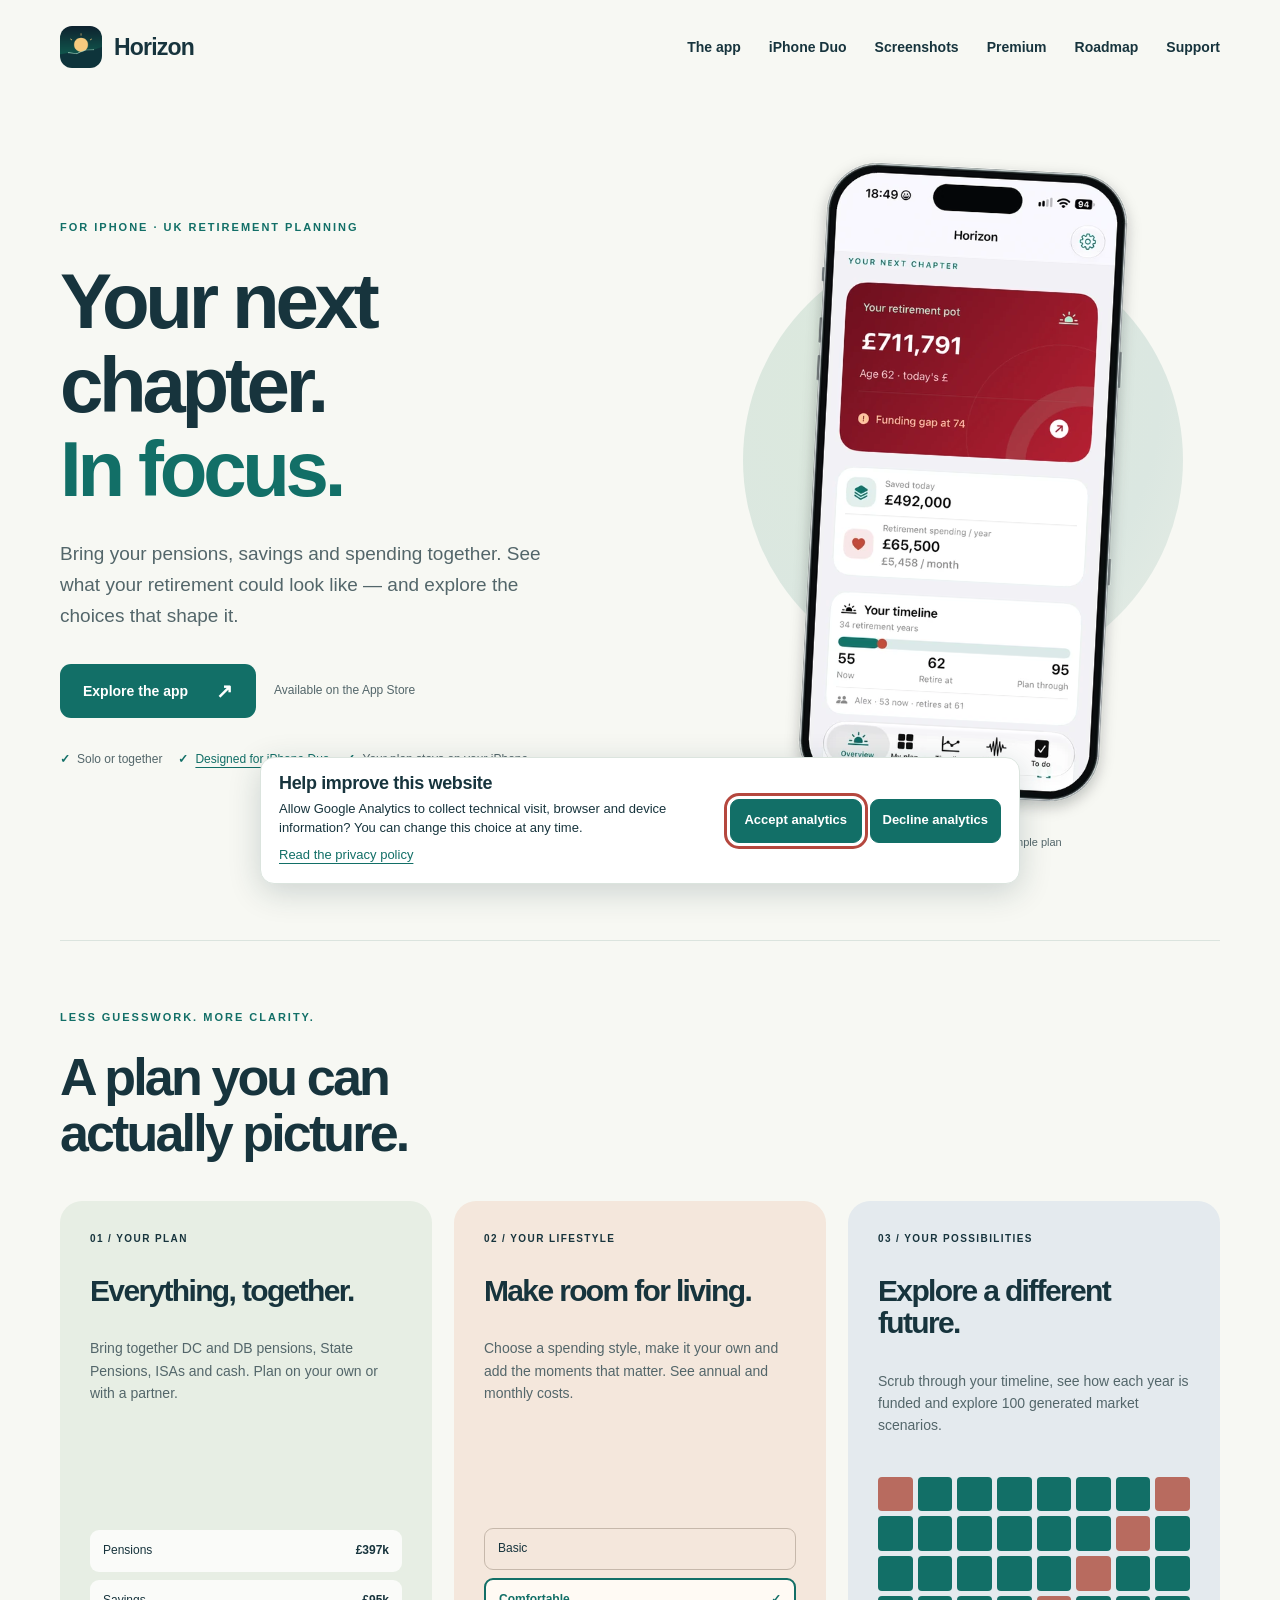
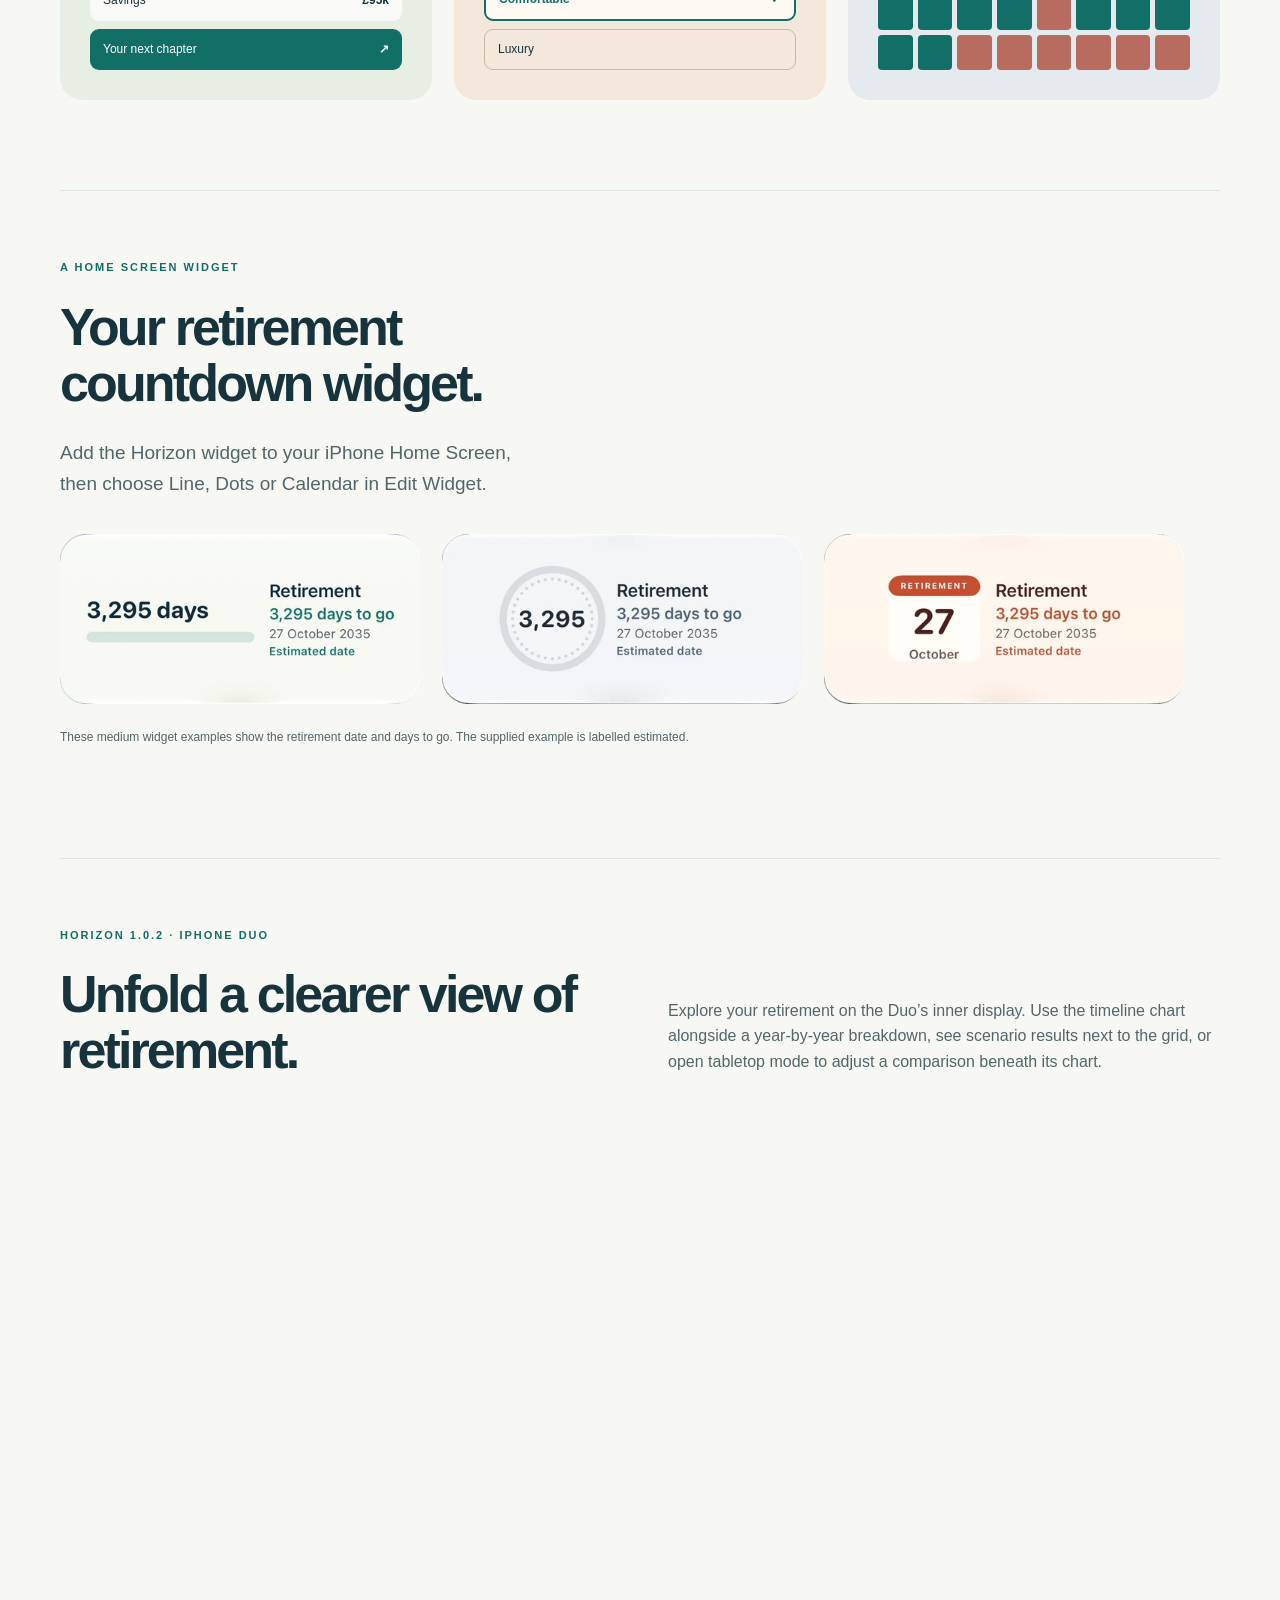
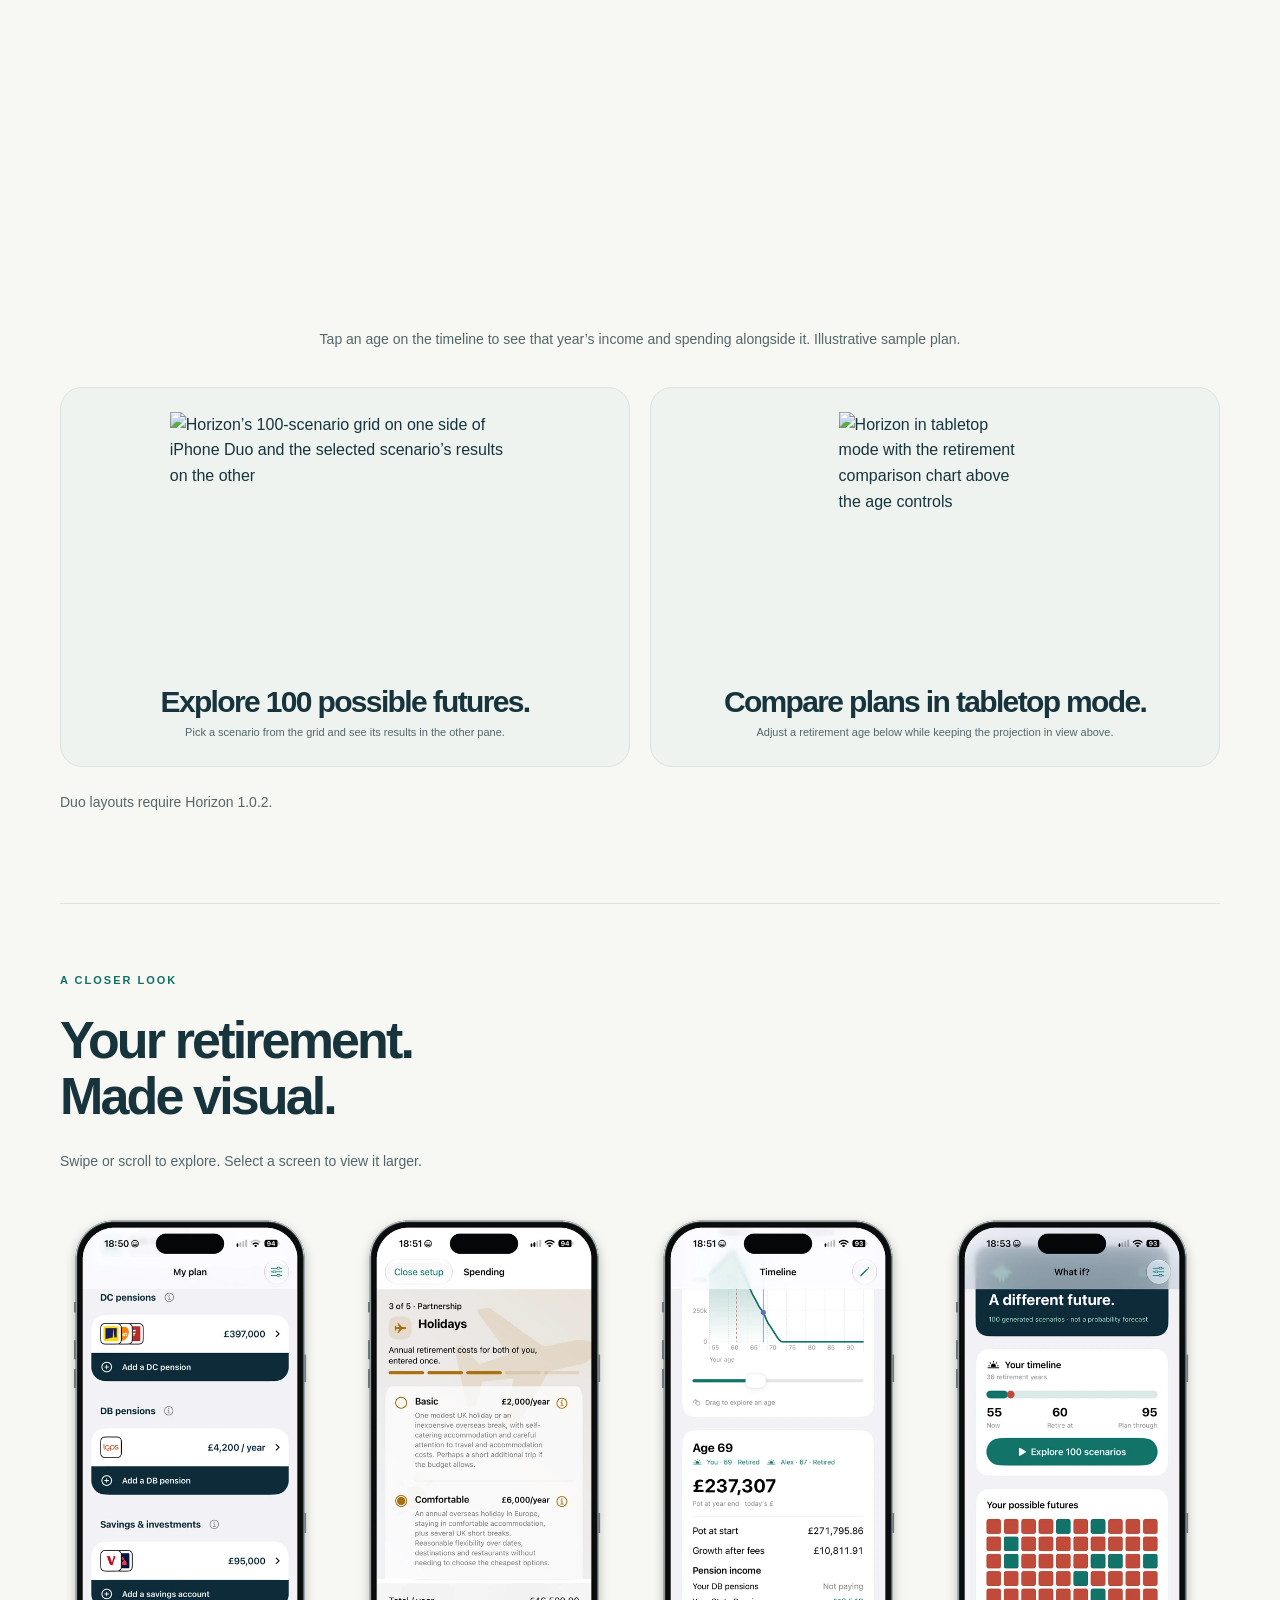
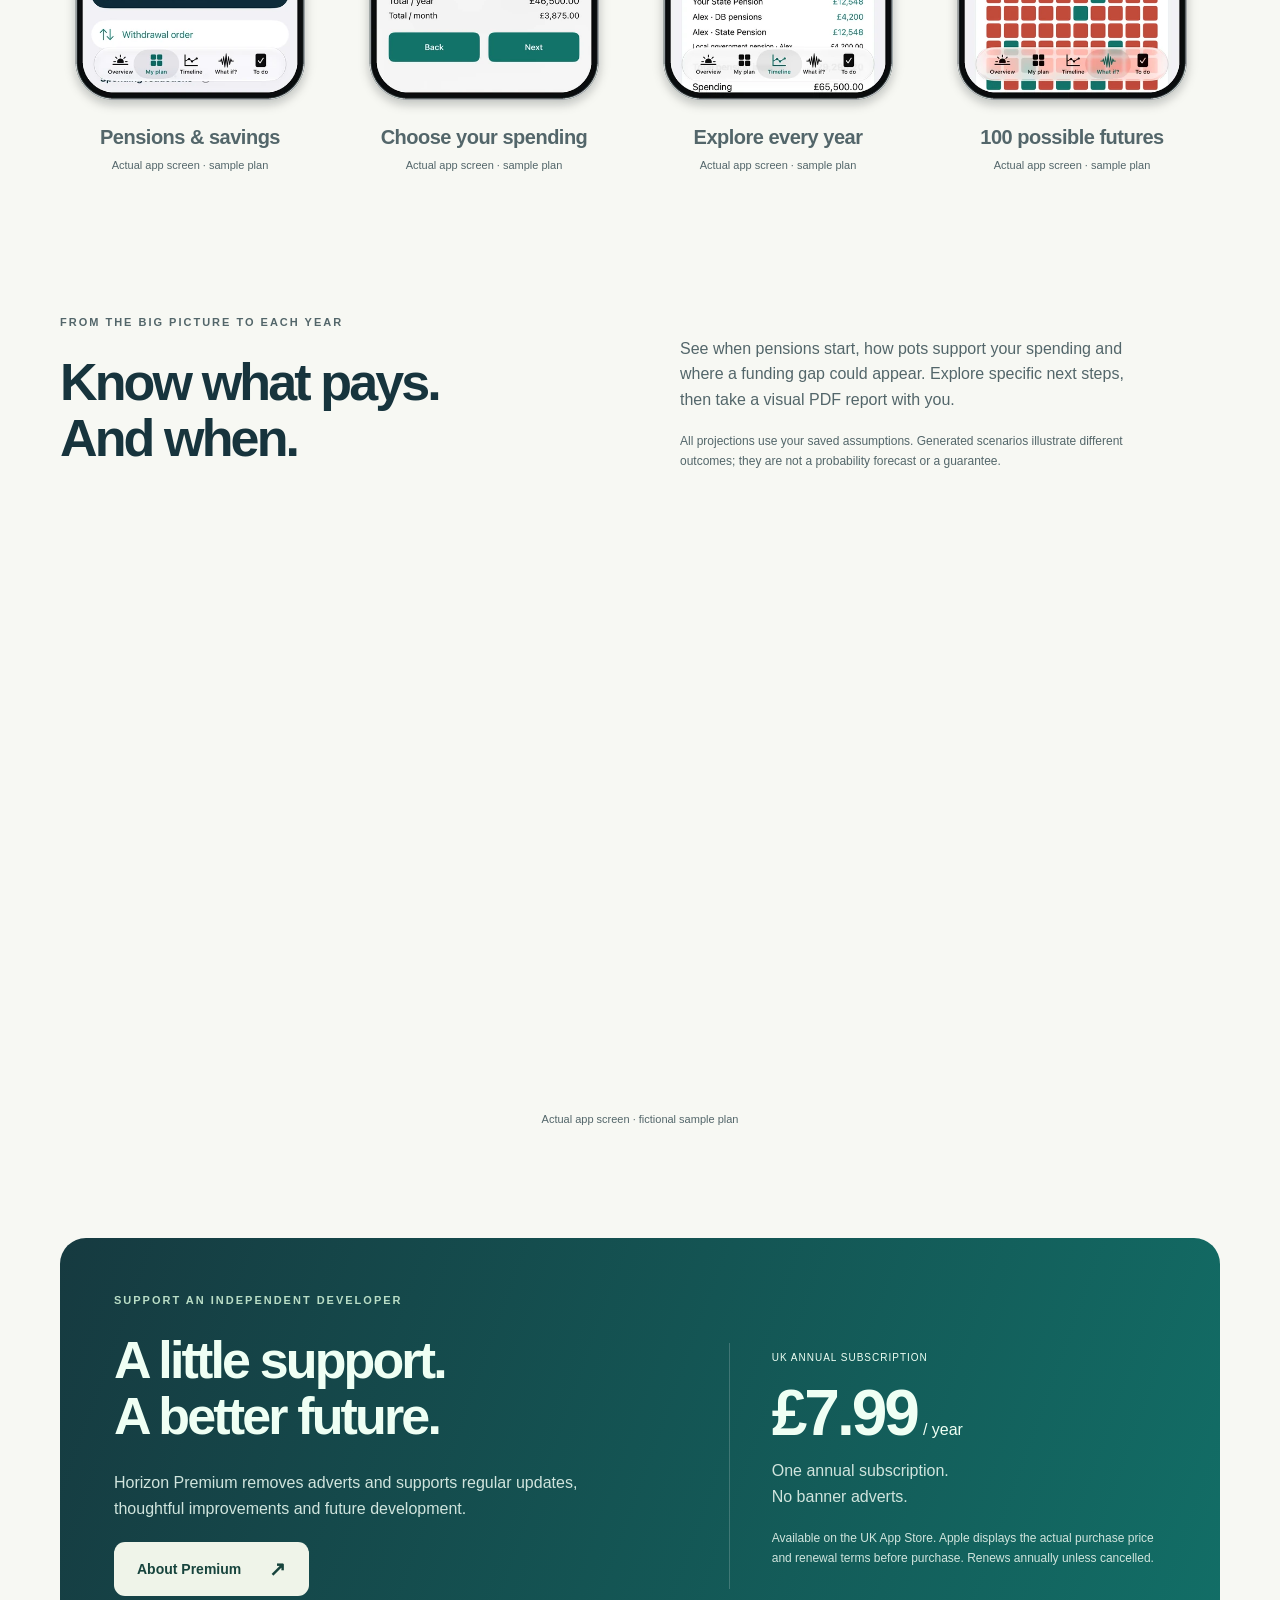
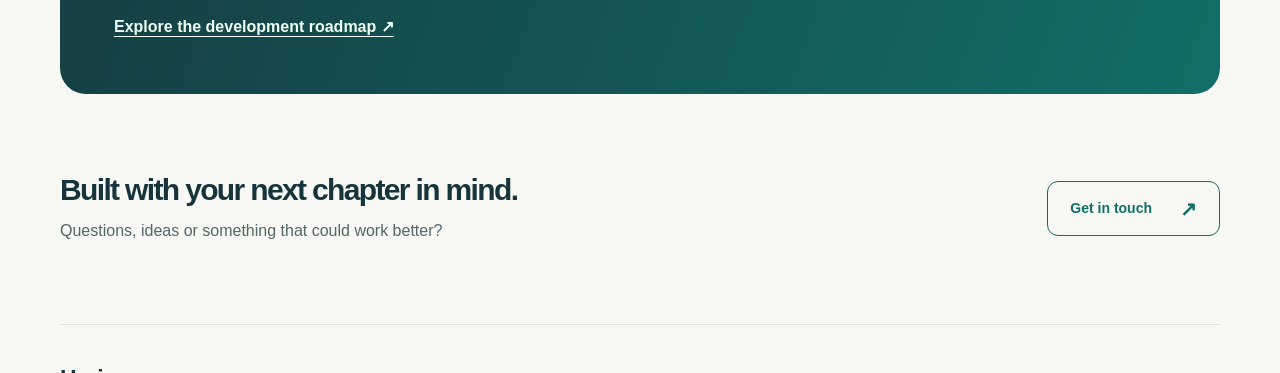
==== commit ed16dd96: "Add files via upload" ====
--- a/index.html
+++ b/index.html
@@ -1,27 +1,27 @@
 <!doctype html>
-<html lang="en-GB"><head><meta charset="utf-8"><meta name="viewport" content="width=device-width,initial-scale=1"><meta name="theme-color" content="#126f67"><meta name="description" content="See your pensions, savings and retirement spending together. A visual retirement planner for iPhone, with layouts designed for iPhone Duo in Horizon 1.0.2."><title>Horizon — your next chapter, in focus</title><link rel="icon" href="assets/app-icon.png" type="image/png"><link rel="stylesheet" href="styles.css?v=20261123-duo"><script src="analytics.js?v=20261031b" defer></script></head><body><a class="skip" href="#main">Skip to content</a><header class="site-header wrap"><a class="brand" href="index.html"><img src="assets/app-icon.png" width="42" height="42" alt=""><span>Horizon</span></a><nav aria-label="Main navigation"><a href="index.html#features">The app</a><a href="#iphone-duo">iPhone Duo</a><a href="index.html#screenshots">Screenshots</a><a href="index.html#premium">Premium</a><a href="roadmap.html">Roadmap</a><a href="support.html">Support</a></nav></header>
+<html lang="en-GB"><head><meta charset="utf-8"><meta name="viewport" content="width=device-width,initial-scale=1"><meta name="theme-color" content="#126f67"><meta name="description" content="See your pensions, savings and retirement spending together. A visual retirement planner for iPhone, with layouts designed for iPhone Duo in Horizon 1.0.2."><title>Horizon — your next chapter, in focus</title><link rel="icon" href="assets/app-icon.png" type="image/png"><link rel="stylesheet" href="styles.css?v=20261123-duo-frames"><script src="analytics.js?v=20261031b" defer></script></head><body><a class="skip" href="#main">Skip to content</a><header class="site-header wrap"><a class="brand" href="index.html"><img src="assets/app-icon.png" width="42" height="42" alt=""><span>Horizon</span></a><nav aria-label="Main navigation"><a href="index.html#features">The app</a><a href="#iphone-duo">iPhone Duo</a><a href="index.html#screenshots">Screenshots</a><a href="index.html#premium">Premium</a><a href="roadmap.html">Roadmap</a><a href="support.html">Support</a></nav></header>
 <main id="main"><section class="hero wrap"><div class="hero-copy"><p class="eyebrow">For iPhone · UK retirement planning</p><h1>Your next chapter.<br><span>In focus.</span></h1><p class="intro">Bring your pensions, savings and spending together. See what your retirement could look like — and explore the choices that shape it.</p><div class="actions"><a class="button" href="#features">Explore the app <span aria-hidden="true">↗</span></a><span class="coming">Available on the App Store</span></div><ul class="hero-notes"><li>Solo or together</li><li><a href="#iphone-duo">Designed for iPhone Duo</a></li><li>Your plan stays on your iPhone</li></ul></div><figure class="preview"><div class="halo" aria-hidden="true"></div><a class="device-photo-link" href="assets/screenshots/framed/overview-phone-960.webp?v=20261020d" target="_blank" rel="noopener" aria-label="Open retirement overview showing a sample pot, funding gap, spending and timeline at full size"><picture class="device-photo"><img src="assets/screenshots/framed/overview-phone-960.webp?v=20261020d" srcset="assets/screenshots/framed/overview-phone-480.webp?v=20261020d 480w, assets/screenshots/framed/overview-phone-960.webp?v=20261020d 960w" sizes="340px" width="960" height="1886" alt="Horizon Overview showing a sample pot, funding gap, spending and timeline" loading="eager" fetchpriority="high" decoding="async"></picture></a><figcaption>Actual app screen · fictional sample plan</figcaption></figure></section>
 <section id="features" class="section wrap"><p class="eyebrow">Less guesswork. More clarity.</p><h2>A plan you can<br>actually picture.</h2><div class="feature-grid"><article class="feature"><span class="feature-number">01 / YOUR PLAN</span><h3>Everything, together.</h3><p>Bring together DC and DB pensions, State Pensions, ISAs and cash. Plan on your own or with a partner.</p><div class="account-art" aria-hidden="true"><span>Pensions <b>£397k</b></span><span>Savings <b>£95k</b></span><span class="art-total">Your next chapter <b>↗</b></span></div></article><article class="feature peach"><span class="feature-number">02 / YOUR LIFESTYLE</span><h3>Make room for living.</h3><p>Choose a spending style, make it your own and add the moments that matter. See annual and monthly costs.</p><div class="lifestyle-art" aria-hidden="true"><span>Basic</span><span class="selected">Comfortable <b>✓</b></span><span>Luxury</span></div></article><article class="feature blue"><span class="feature-number">03 / YOUR POSSIBILITIES</span><h3>Explore a different future.</h3><p>Scrub through your timeline, see how each year is funded and explore 100 generated market scenarios.</p><div class="scenario-art" aria-hidden="true"><span class="unfunded"></span><span></span><span></span><span></span><span></span><span></span><span></span><span class="unfunded"></span><span></span><span></span><span></span><span></span><span></span><span></span><span class="unfunded"></span><span></span><span></span><span></span><span></span><span></span><span></span><span class="unfunded"></span><span></span><span></span><span></span><span></span><span></span><span></span><span class="unfunded"></span><span></span><span></span><span></span><span></span><span></span><span class="unfunded"></span><span class="unfunded"></span><span class="unfunded"></span><span class="unfunded"></span><span class="unfunded"></span><span class="unfunded"></span></div></article></div></section>
 <section class="section wrap"><p class="eyebrow">A Home Screen widget</p><h2>Your retirement<br>countdown widget.</h2><p class="intro">Add the Horizon widget to your iPhone Home Screen, then choose Line, Dots or Calendar in Edit Widget.</p><div class="widget-styles" aria-label="Three Horizon retirement countdown widget styles"><figure class="widget-card"><a href="assets/screenshots/widgets/widget-line-960.webp" target="_blank" rel="noopener" aria-label="Open Line retirement countdown widget at full size"><picture><img src="assets/screenshots/widgets/widget-line-960.webp" srcset="assets/screenshots/widgets/widget-line-480.webp 480w, assets/screenshots/widgets/widget-line-960.webp 960w" sizes="(max-width: 650px) calc(100vw - 40px), (max-width: 1188px) calc((100vw - 108px) / 3), 360px" width="960" height="455" alt="Line retirement countdown widget showing 3,295 days to go" loading="lazy" decoding="async"></picture></a></figure><figure class="widget-card"><a href="assets/screenshots/widgets/widget-dots-960.webp" target="_blank" rel="noopener" aria-label="Open Dots retirement countdown widget at full size"><picture><img src="assets/screenshots/widgets/widget-dots-960.webp" srcset="assets/screenshots/widgets/widget-dots-480.webp 480w, assets/screenshots/widgets/widget-dots-960.webp 960w" sizes="(max-width: 650px) calc(100vw - 40px), (max-width: 1188px) calc((100vw - 108px) / 3), 360px" width="960" height="455" alt="Dotted retirement countdown widget showing 3,295 days to go" loading="lazy" decoding="async"></picture></a></figure><figure class="widget-card"><a href="assets/screenshots/widgets/widget-calendar-960.webp" target="_blank" rel="noopener" aria-label="Open Calendar retirement countdown widget at full size"><picture><img src="assets/screenshots/widgets/widget-calendar-960.webp" srcset="assets/screenshots/widgets/widget-calendar-480.webp 480w, assets/screenshots/widgets/widget-calendar-960.webp 960w" sizes="(max-width: 650px) calc(100vw - 40px), (max-width: 1188px) calc((100vw - 108px) / 3), 360px" width="960" height="455" alt="Calendar retirement countdown widget showing 3,295 days to go" loading="lazy" decoding="async"></picture></a></figure></div><p class="small">These medium widget examples show the retirement date and days to go. The supplied example is labelled estimated.</p></section>
 <section id="iphone-duo" class="section wrap duo-section">
   <div class="duo-intro">
     <div><p class="eyebrow">Horizon 1.0.2 · iPhone Duo</p><h2>Unfold a clearer view of retirement.</h2></div>
-    <p>Compare a new retirement age, budget or savings amount against your saved plan. On the unfolded display, the controls and projections sit side by side so you can see what each change does.</p>
+    <p>Explore your retirement on the Duo’s inner display. Use the timeline chart alongside a year-by-year breakdown, see scenario results next to the grid, or open tabletop mode to adjust a comparison beneath its chart.</p>
   </div>
   <figure class="duo-feature">
-    <a href="assets/screenshots/duo/comparison-1280.webp" aria-label="Open the unfolded comparison screenshot at full size">
-      <img src="assets/screenshots/duo/comparison-1280.webp" srcset="assets/screenshots/duo/comparison-640.webp 640w, assets/screenshots/duo/comparison-1280.webp 1280w" sizes="(max-width: 850px) calc(100vw - 32px), 800px" width="1280" height="900" loading="lazy" decoding="async" alt="Unfolded Duo showing the saved and alternative projections on the left and retirement age controls on the right">
+    <a href="assets/screenshots/duo/book-phone-1280.webp" aria-label="Open the Duo timeline screenshot at full size">
+      <img src="assets/screenshots/duo/book-phone-1280.webp" width="1280" height="949" srcset="assets/screenshots/duo/book-phone-640.webp 640w, assets/screenshots/duo/book-phone-1280.webp 1280w" sizes="(max-width: 850px) calc(100vw - 32px), 800px" loading="lazy" decoding="async" alt="Horizon on iPhone Duo with its timeline chart beside a breakdown of income and spending at age 75">
     </a>
-    <figcaption>Compare retiring at 62 and 65 side by side. Illustrative sample plan.</figcaption>
+    <figcaption>Tap an age on the timeline to see that year’s income and spending alongside it. Illustrative sample plan.</figcaption>
   </figure>
   <div class="duo-detail-grid">
     <figure>
-      <img src="assets/screenshots/duo/timeline-960.webp" width="960" height="675" loading="lazy" decoding="async" alt="Timeline chart beside a breakdown of income and spending at age 75">
-      <figcaption><h3>One age, two views.</h3><p>Tap an age on the timeline and see that year’s income and spending alongside it.</p></figcaption>
+      <img src="assets/screenshots/duo/scenarios-phone-960.webp" width="960" height="712" loading="lazy" decoding="async" alt="Horizon’s 100-scenario grid on one side of iPhone Duo and the selected scenario’s results on the other">
+      <figcaption><h3>Explore 100 possible futures.</h3><p>Pick a scenario from the grid and see its results in the other pane.</p></figcaption>
     </figure>
     <figure>
-      <img src="assets/screenshots/duo/tabletop-720.webp" width="720" height="1023" loading="lazy" decoding="async" alt="Horizon in tabletop mode with a comparison chart above the retirement age controls">
-      <figcaption><h3>Make a change in tabletop mode.</h3><p>Adjust the plan below while keeping the comparison chart in view above.</p></figcaption>
+      <img src="assets/screenshots/duo/tabletop-phone-720.webp" width="720" height="971" loading="lazy" decoding="async" alt="Horizon in tabletop mode with the retirement comparison chart above the age controls">
+      <figcaption><h3>Compare plans in tabletop mode.</h3><p>Adjust a retirement age below while keeping the projection in view above.</p></figcaption>
     </figure>
   </div>
   <p class="duo-release-note">Duo layouts require Horizon 1.0.2.</p>
--- a/styles.css
+++ b/styles.css
@@ -231,13 +231,13 @@
   .analytics-consent button { padding-inline:8px; }
 }
 
-/* Duo captures use the same dark device edge as the phone gallery. */
+/* Framed Duo screenshots preserve their original display proportions. */
 .duo-intro { display:grid; grid-template-columns:1fr 1fr; gap:24px 56px; align-items:end; }
 .duo-intro h2 { margin-bottom:0; }
 .duo-intro > p { color:var(--muted); margin-bottom:4px; }
 .duo-feature { max-width:800px; margin:36px auto; }
 .duo-feature a { display:block; border-radius:24px; }
-.duo-section img { display:block; width:100%; height:auto; border:5px solid var(--ink); border-radius:24px; }
+.duo-section img { display:block; width:100%; height:auto; }
 .duo-section figcaption { margin-top:14px; color:var(--muted); }
 .duo-feature figcaption { font-size:14px; text-align:center; }
 .duo-detail-grid { display:grid; grid-template-columns:1fr 1fr; gap:20px; }
@@ -250,5 +250,8 @@
 @media (max-width:700px) {
   .duo-intro,.duo-detail-grid { grid-template-columns:1fr; }
   .duo-feature { margin-block:24px; }
-  .duo-section img,.duo-feature a { border-radius:14px; }
-}
+  .duo-feature a { border-radius:14px; }
+}
+
+.roadmap-list .roadmap-complete { background:#eef6f0; }
+.roadmap-status { display:inline-flex; align-items:center; gap:6px; margin-bottom:10px; padding:3px 10px; border-radius:999px; background:#dceee2; color:#215739; font-size:13px; font-weight:700; }
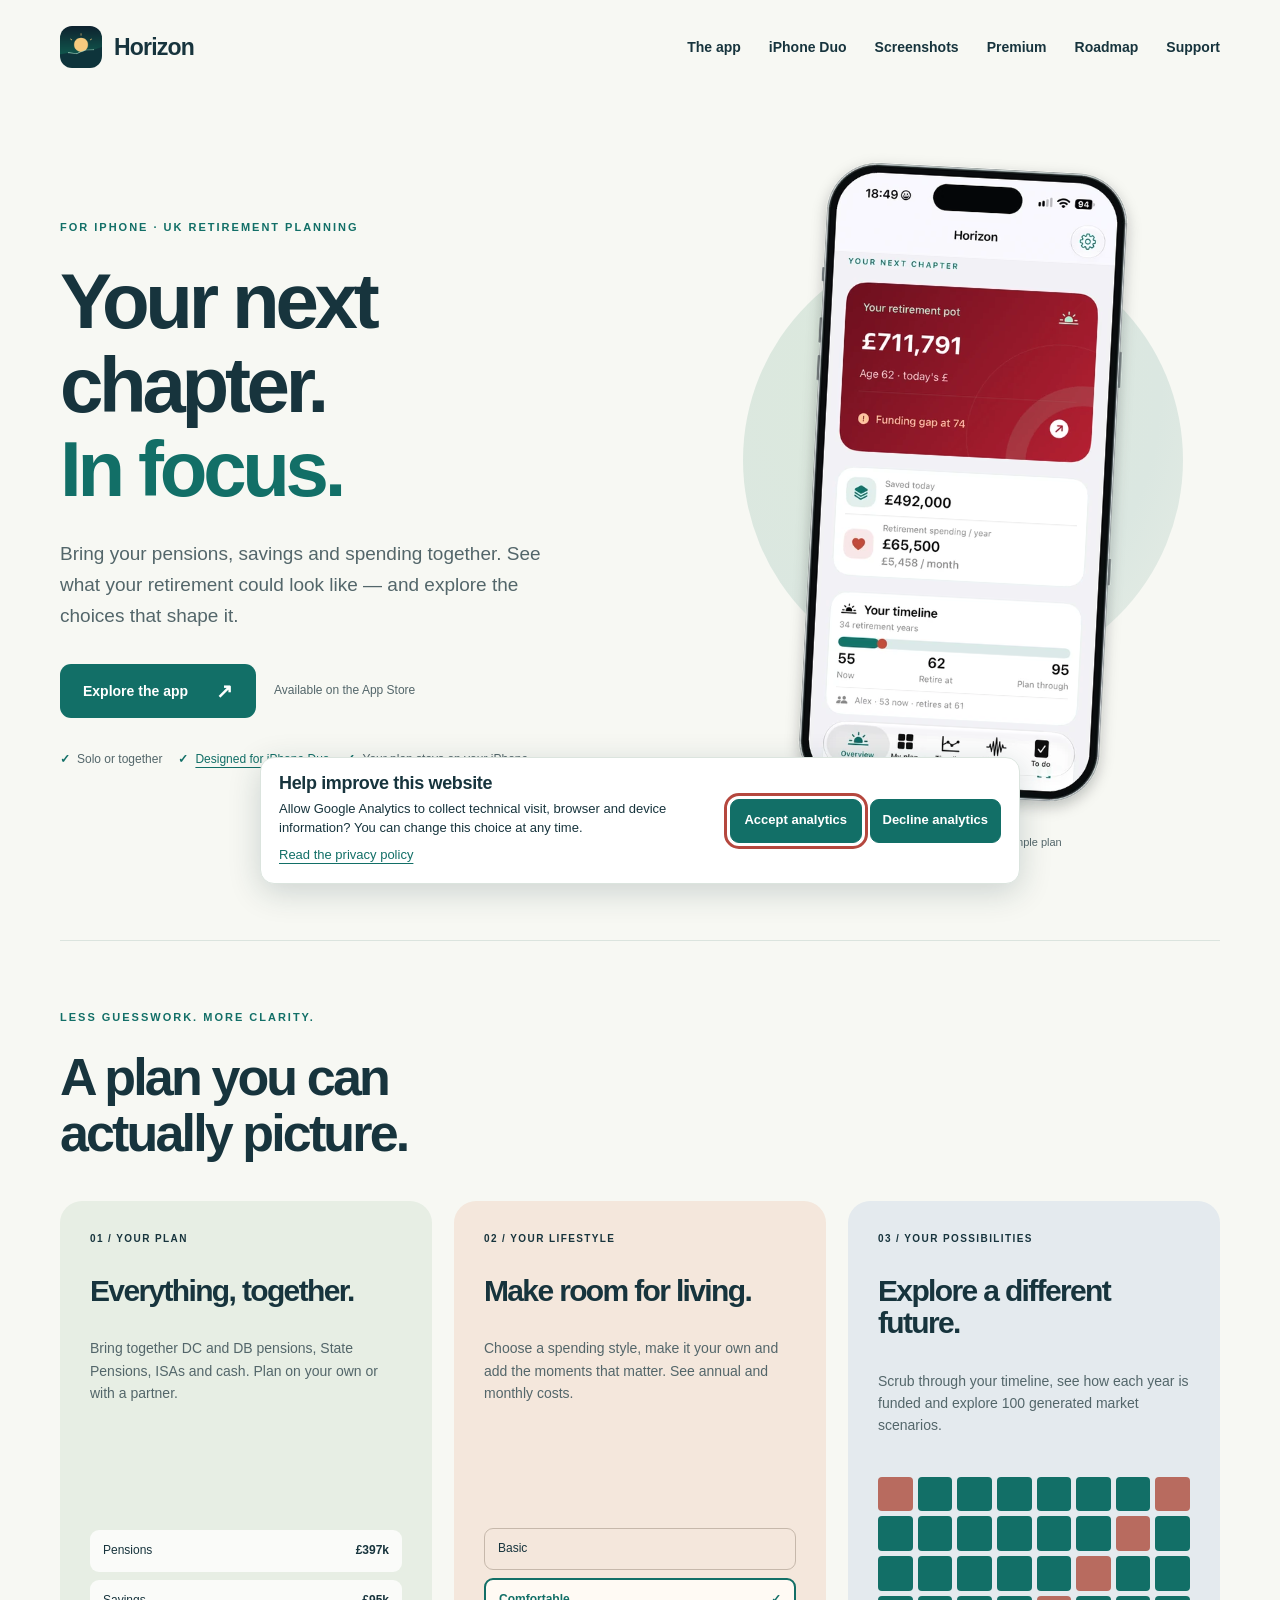
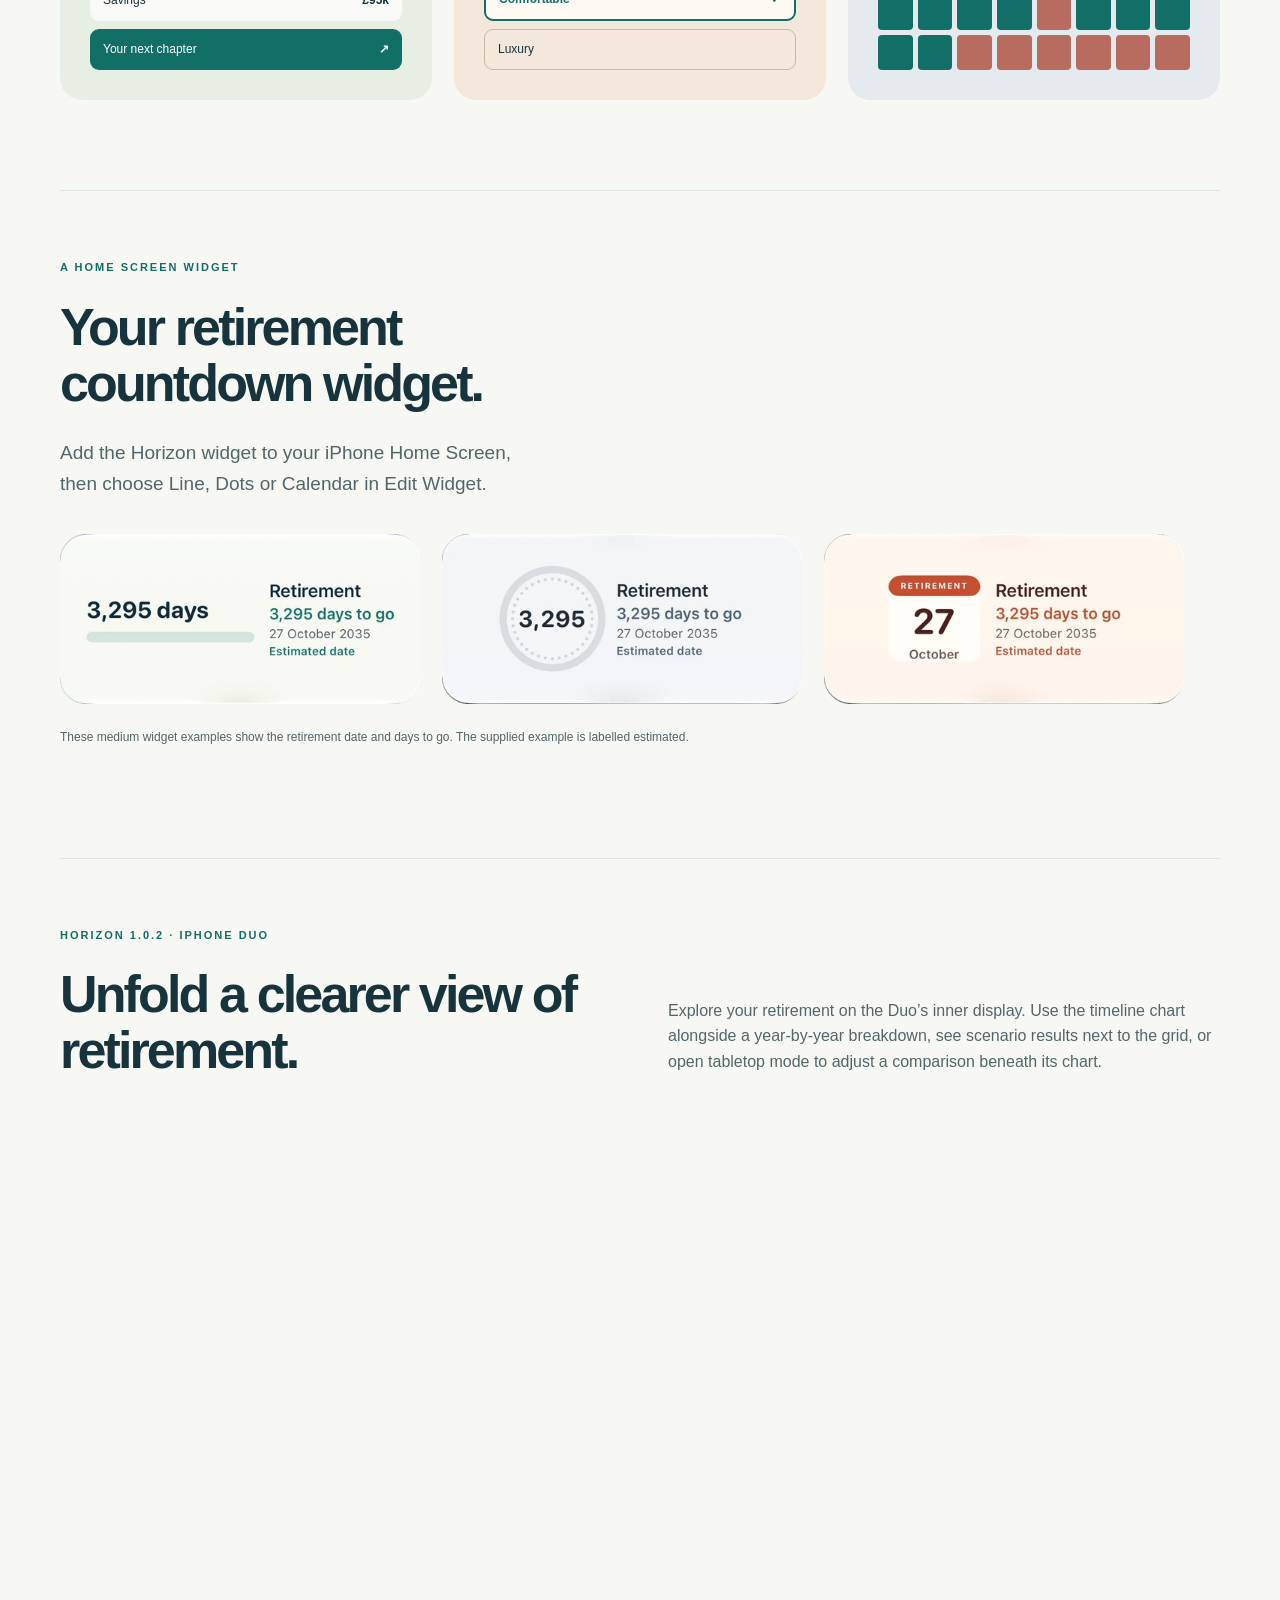
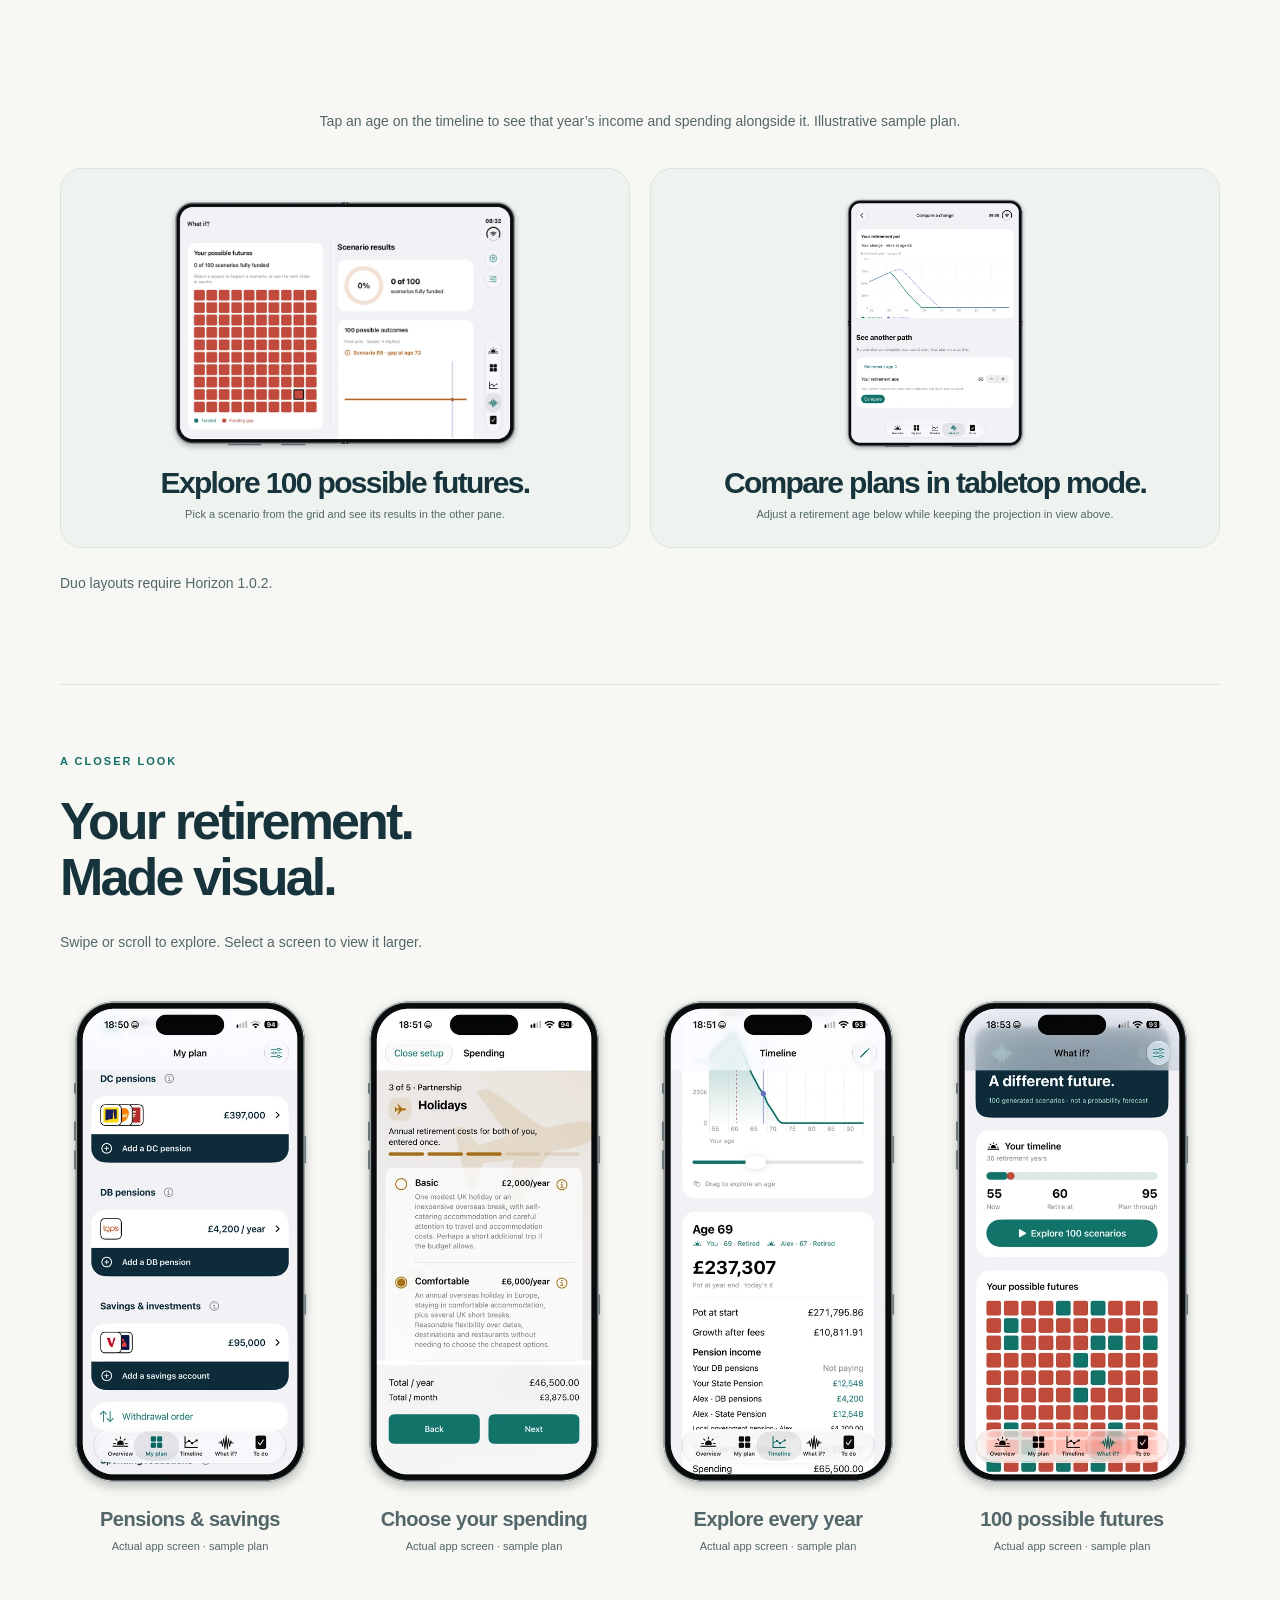
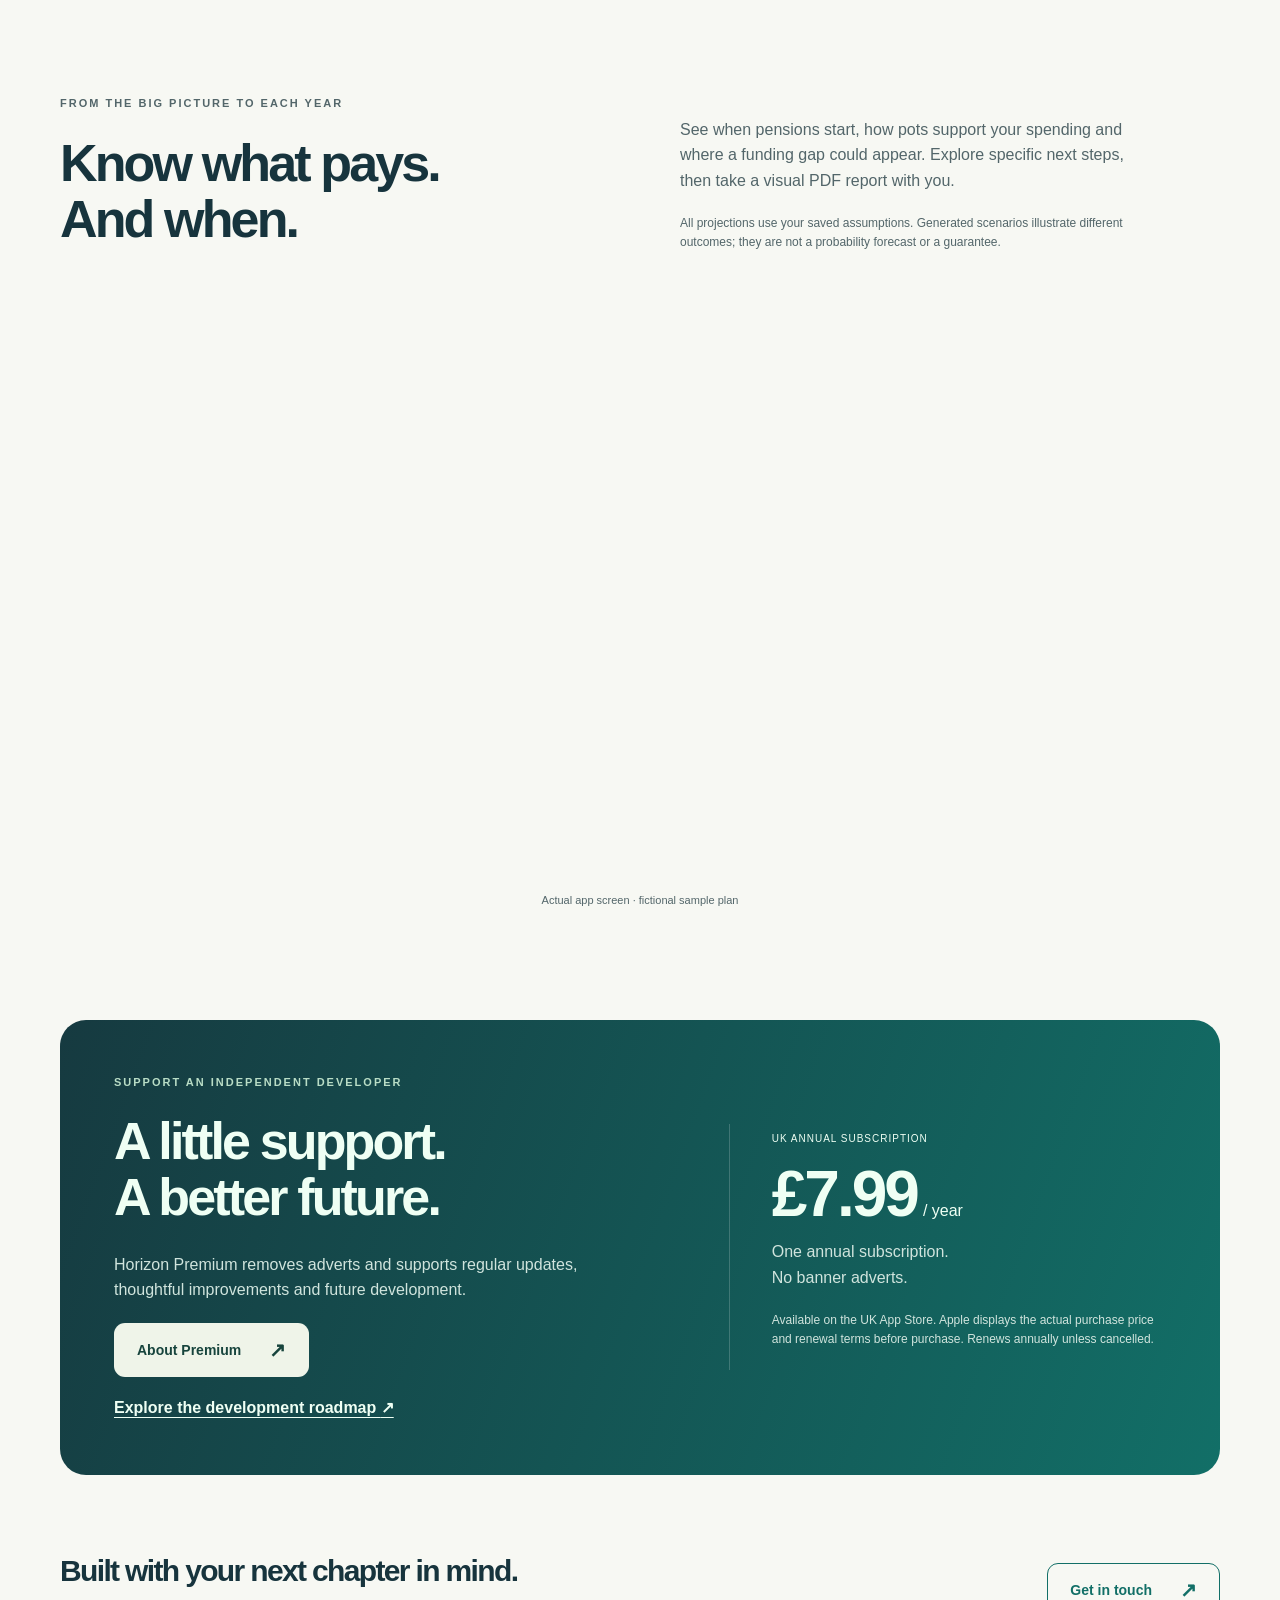
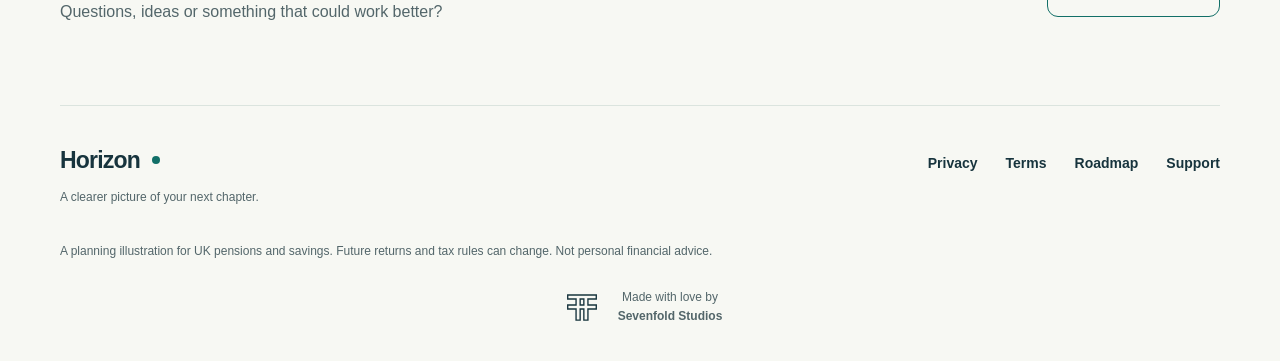
==== commit 81a3998f: "Add files via upload" ====
--- a/index.html
+++ b/index.html
@@ -9,18 +9,18 @@
     <p>Explore your retirement on the Duo’s inner display. Use the timeline chart alongside a year-by-year breakdown, see scenario results next to the grid, or open tabletop mode to adjust a comparison beneath its chart.</p>
   </div>
   <figure class="duo-feature">
-    <a href="assets/screenshots/duo/book-phone-1280.webp" aria-label="Open the Duo timeline screenshot at full size">
-      <img src="assets/screenshots/duo/book-phone-1280.webp" width="1280" height="949" srcset="assets/screenshots/duo/book-phone-640.webp 640w, assets/screenshots/duo/book-phone-1280.webp 1280w" sizes="(max-width: 850px) calc(100vw - 32px), 800px" loading="lazy" decoding="async" alt="Horizon on iPhone Duo with its timeline chart beside a breakdown of income and spending at age 75">
+    <a href="assets/screenshots/duo/book-phone-1280.webp?v=duo-hinge" aria-label="Open the Duo timeline screenshot at full size">
+      <img src="assets/screenshots/duo/book-phone-1280.webp?v=duo-hinge" width="1280" height="930" srcset="assets/screenshots/duo/book-phone-640.webp?v=duo-hinge 640w, assets/screenshots/duo/book-phone-1280.webp?v=duo-hinge 1280w" sizes="(max-width: 850px) calc(100vw - 32px), 800px" loading="lazy" decoding="async" alt="Horizon on iPhone Duo with its timeline chart beside a breakdown of income and spending at age 75">
     </a>
     <figcaption>Tap an age on the timeline to see that year’s income and spending alongside it. Illustrative sample plan.</figcaption>
   </figure>
   <div class="duo-detail-grid">
     <figure>
-      <img src="assets/screenshots/duo/scenarios-phone-960.webp" width="960" height="712" loading="lazy" decoding="async" alt="Horizon’s 100-scenario grid on one side of iPhone Duo and the selected scenario’s results on the other">
+      <img src="assets/screenshots/duo/scenarios-phone-960.webp?v=duo-hinge" width="960" height="698" loading="lazy" decoding="async" alt="Horizon’s 100-scenario grid on one side of iPhone Duo and the selected scenario’s results on the other">
       <figcaption><h3>Explore 100 possible futures.</h3><p>Pick a scenario from the grid and see its results in the other pane.</p></figcaption>
     </figure>
     <figure>
-      <img src="assets/screenshots/duo/tabletop-phone-720.webp" width="720" height="971" loading="lazy" decoding="async" alt="Horizon in tabletop mode with the retirement comparison chart above the age controls">
+      <img src="assets/screenshots/duo/tabletop-phone-720.webp?v=duo-hinge" width="720" height="991" loading="lazy" decoding="async" alt="Horizon in tabletop mode with the retirement comparison chart above the age controls">
       <figcaption><h3>Compare plans in tabletop mode.</h3><p>Adjust a retirement age below while keeping the projection in view above.</p></figcaption>
     </figure>
   </div>
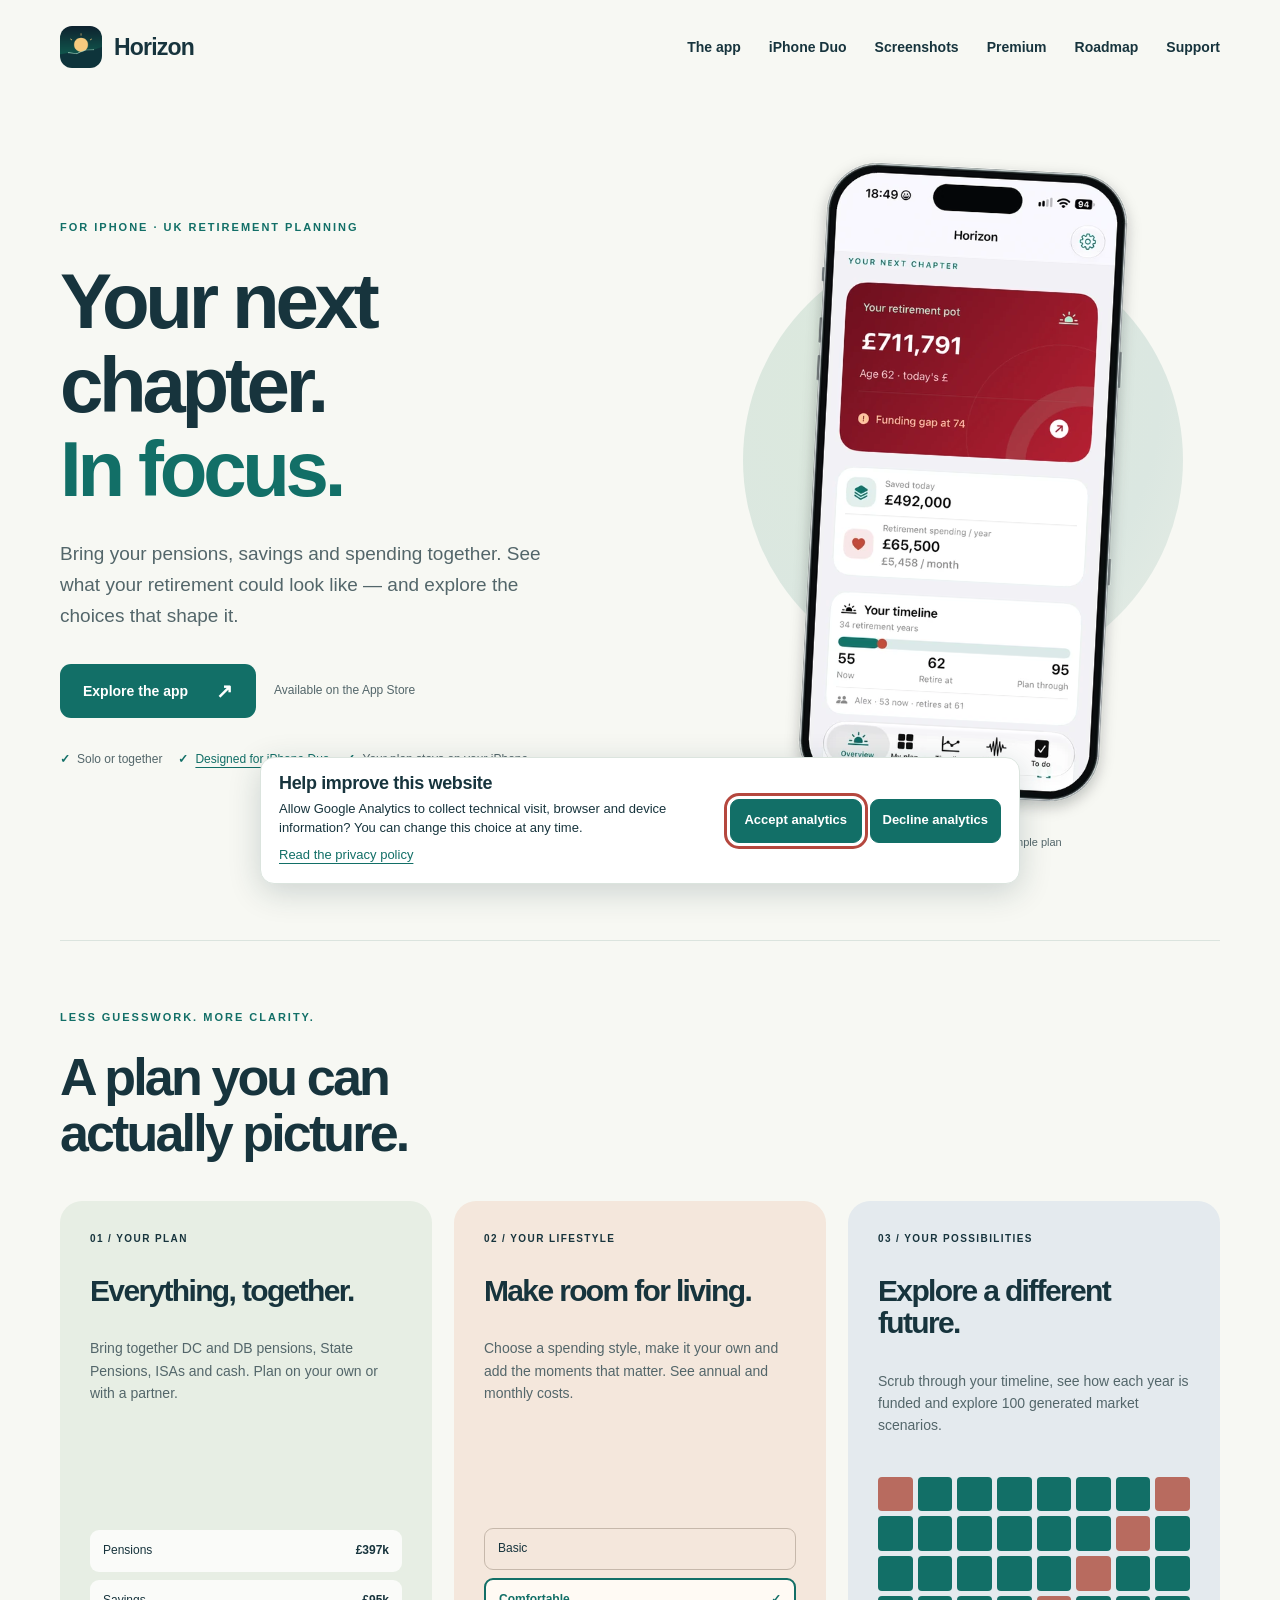
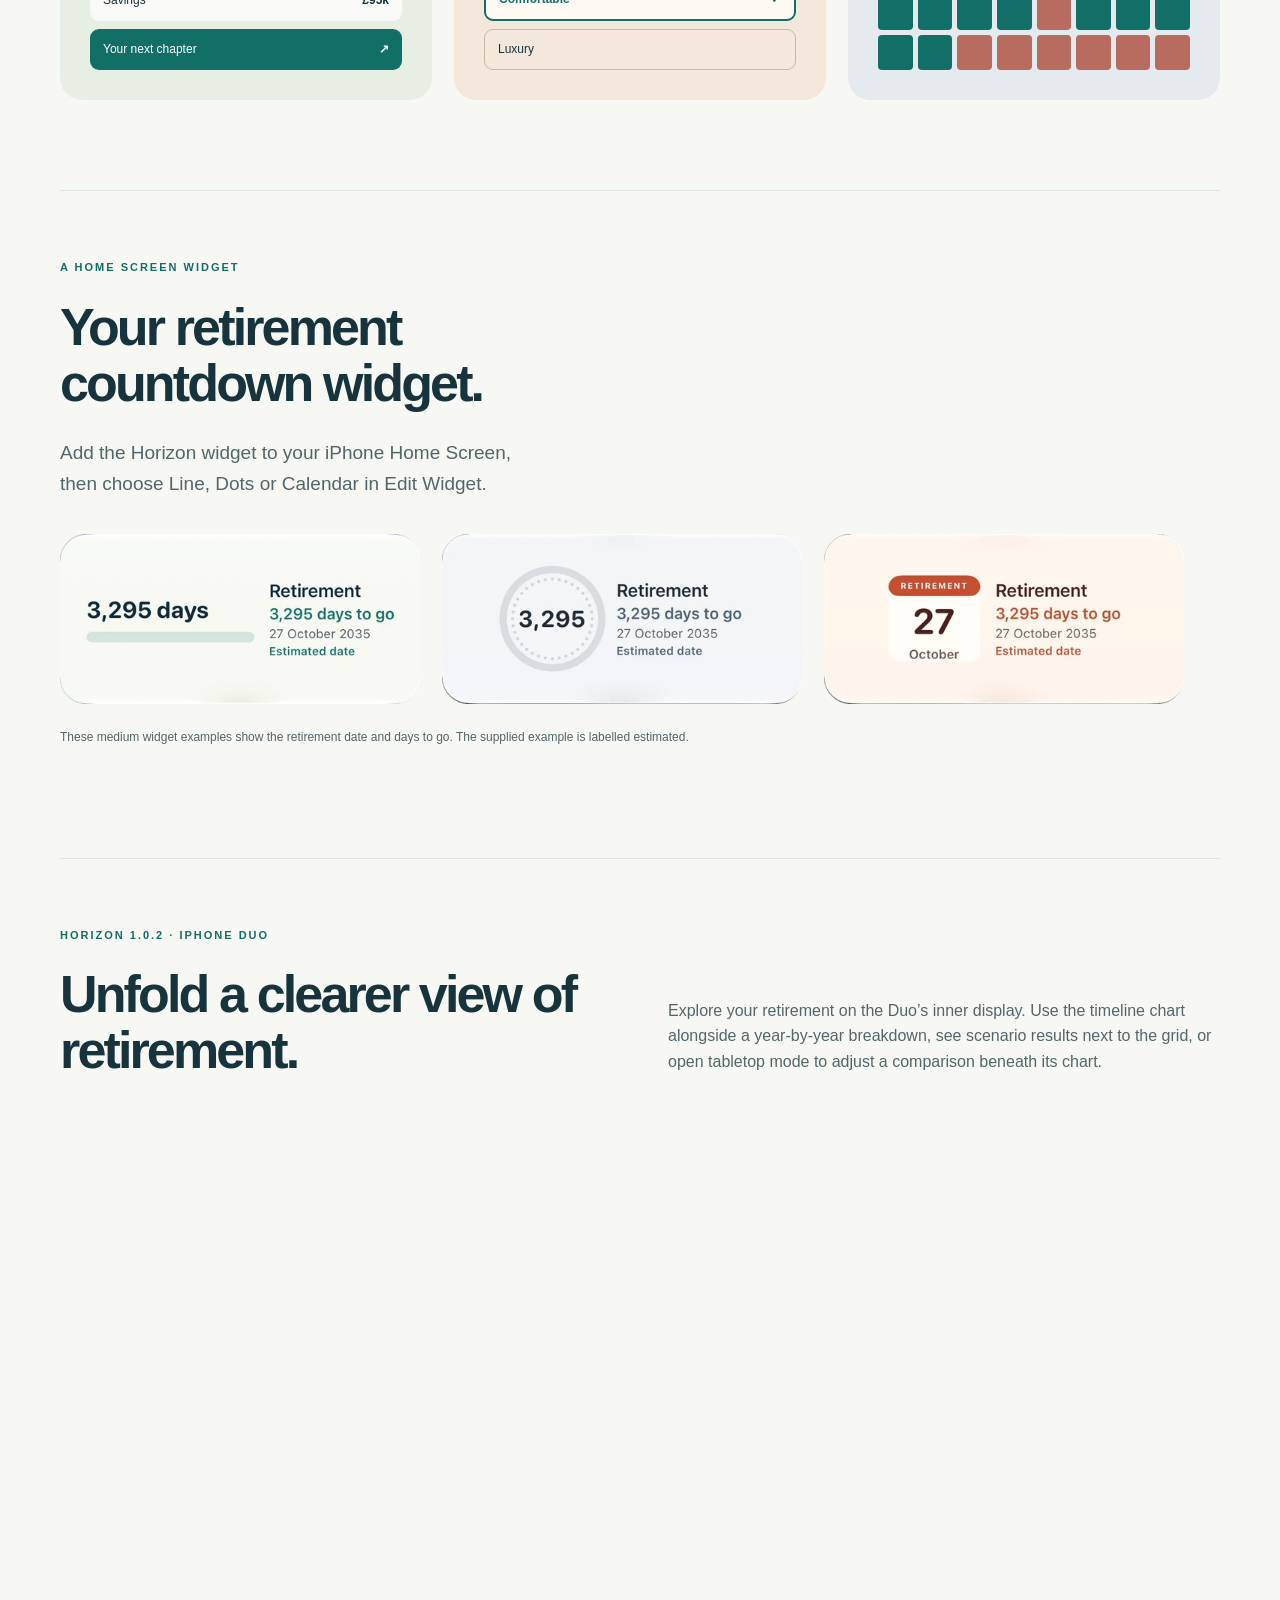
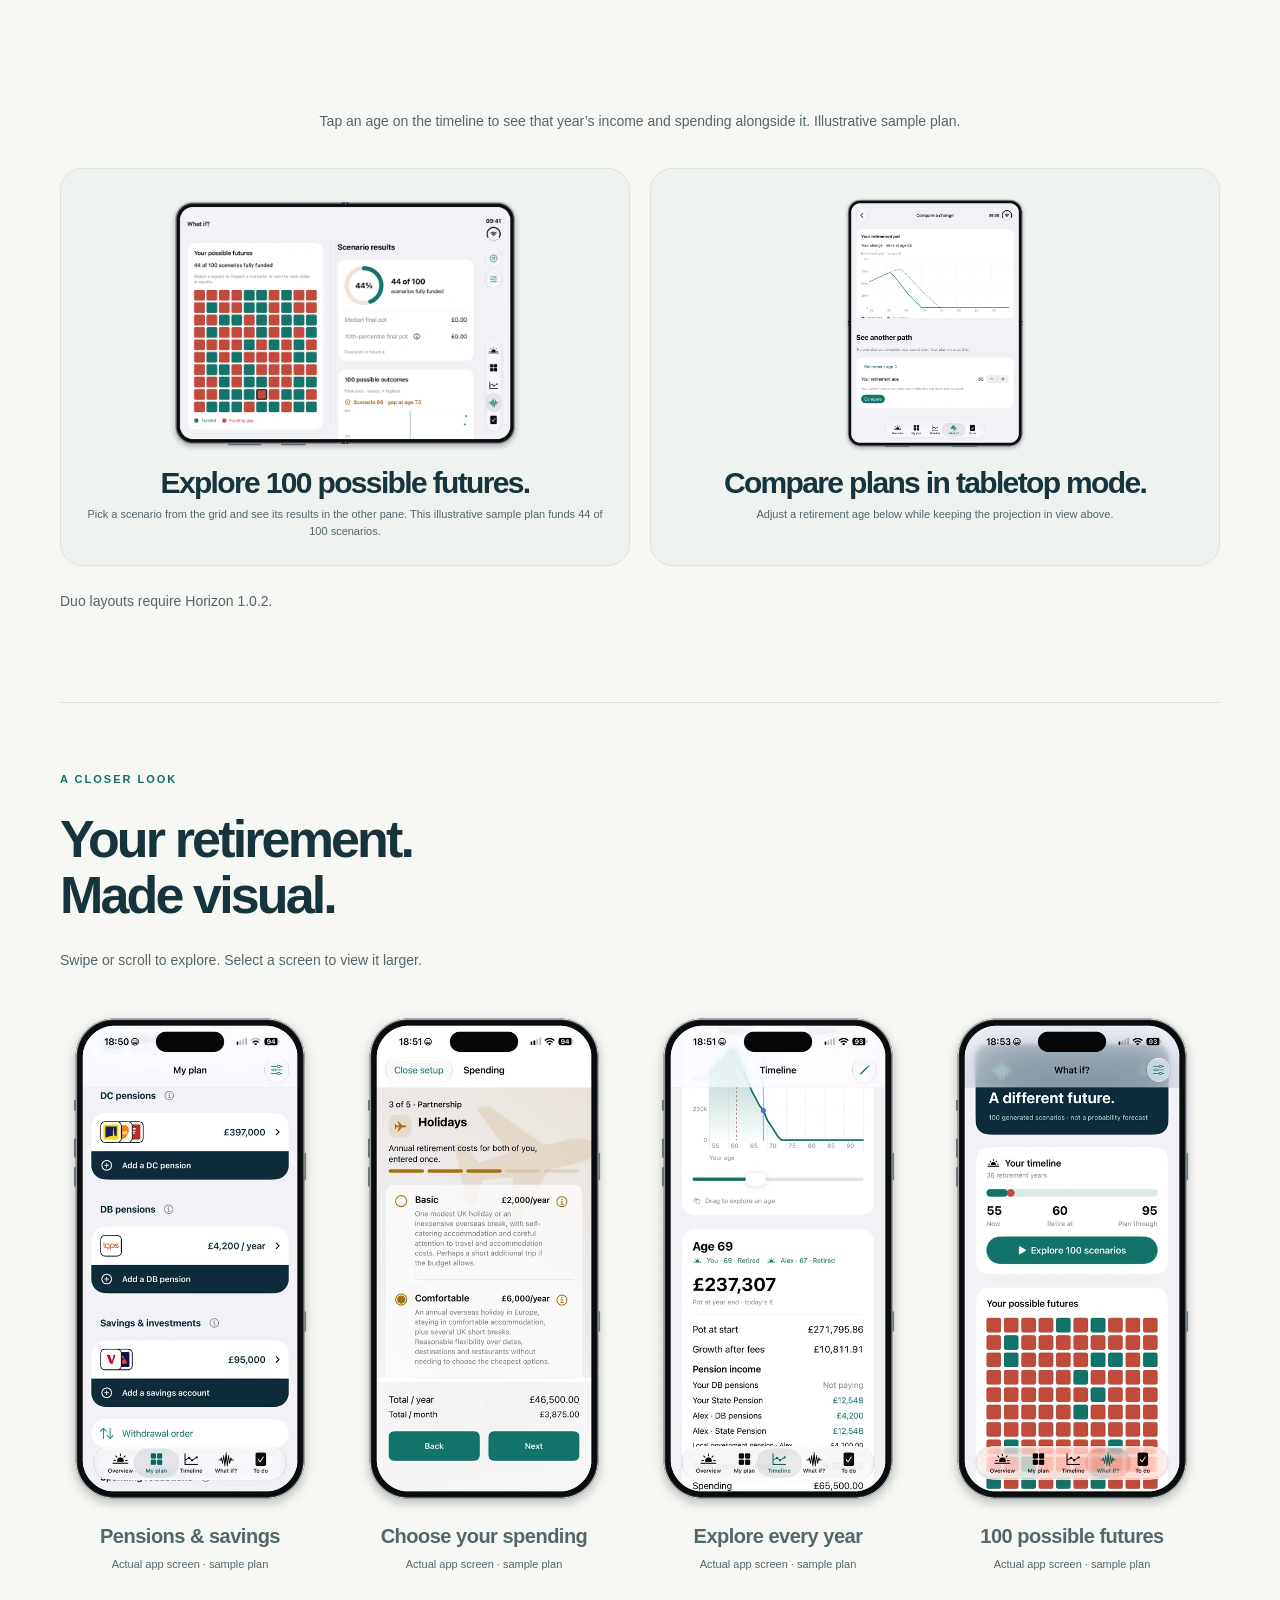
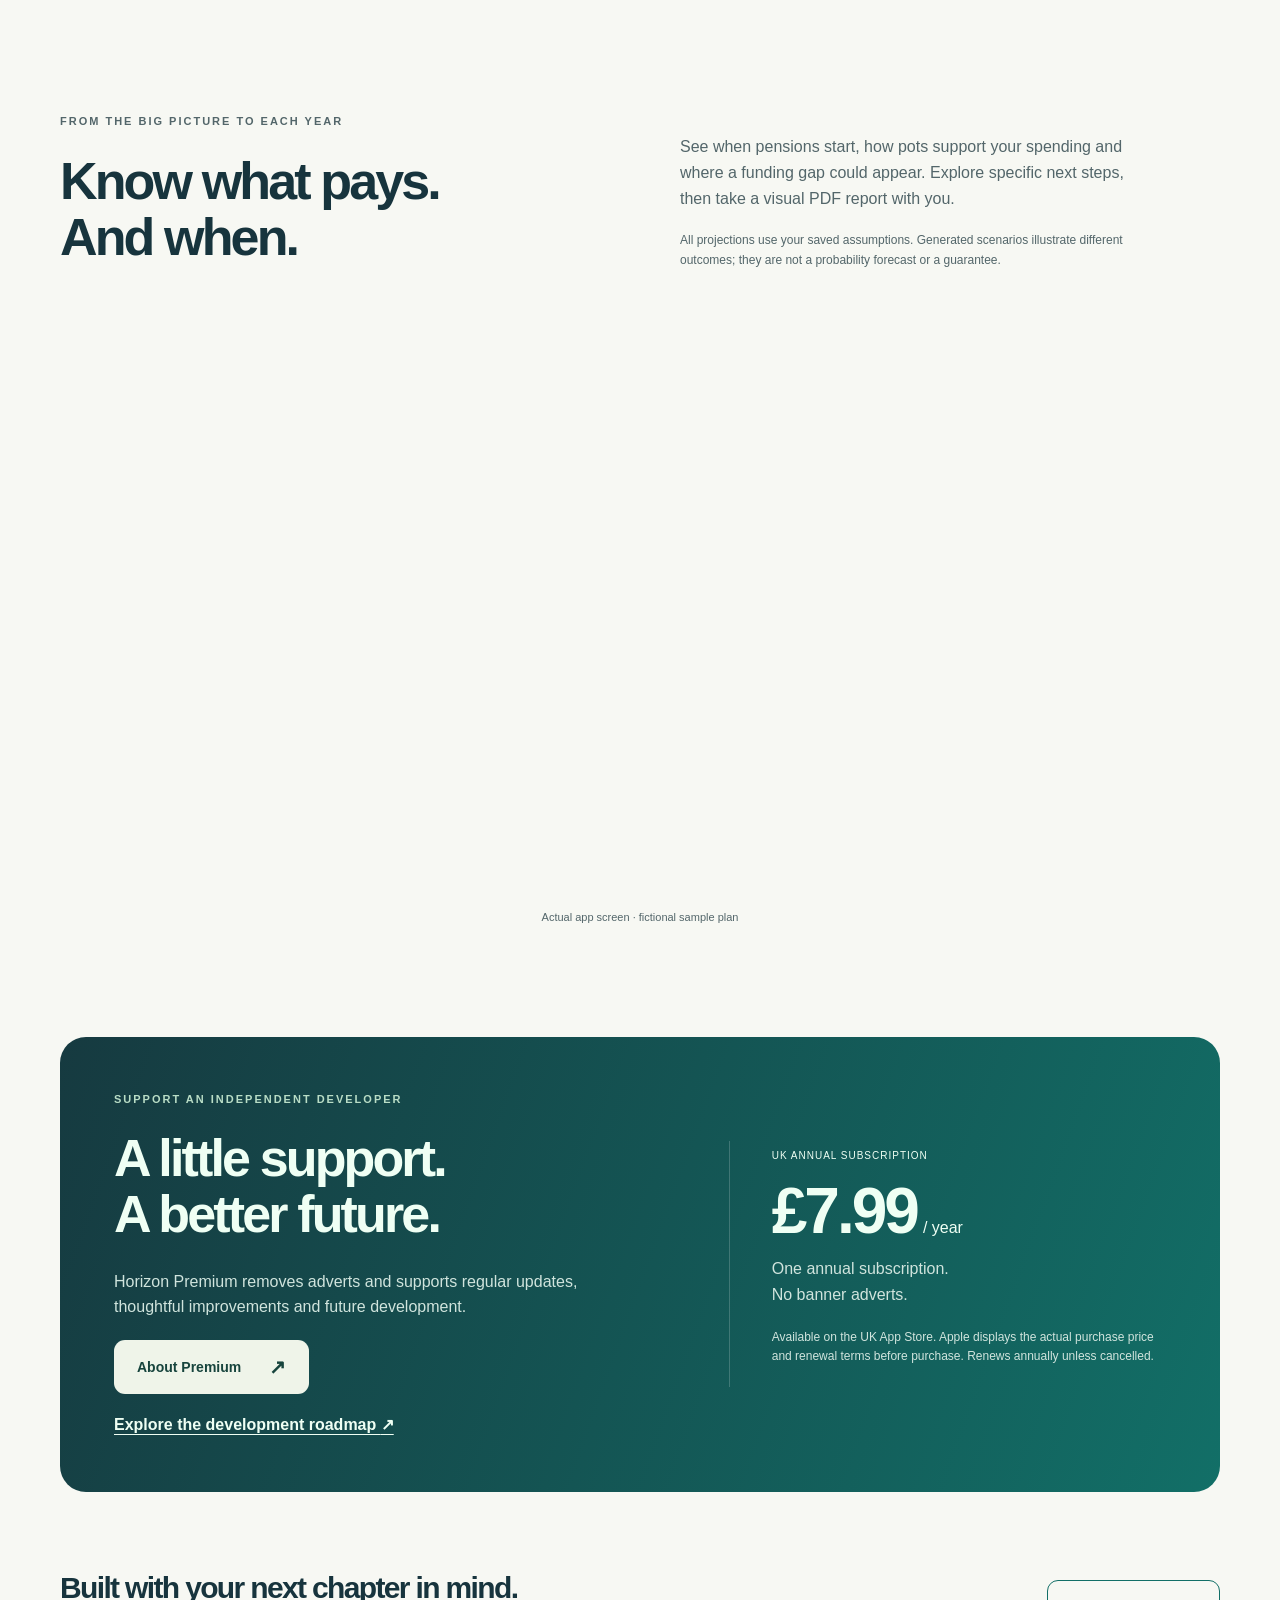
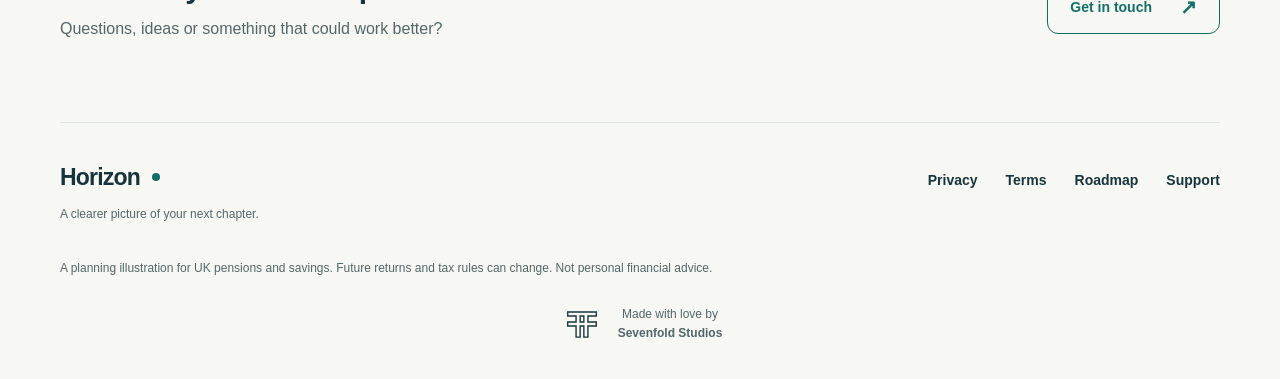
==== commit b10f97ef: "Add files via upload" ====
--- a/index.html
+++ b/index.html
@@ -16,8 +16,8 @@
   </figure>
   <div class="duo-detail-grid">
     <figure>
-      <img src="assets/screenshots/duo/scenarios-phone-960.webp?v=duo-hinge" width="960" height="698" loading="lazy" decoding="async" alt="Horizon’s 100-scenario grid on one side of iPhone Duo and the selected scenario’s results on the other">
-      <figcaption><h3>Explore 100 possible futures.</h3><p>Pick a scenario from the grid and see its results in the other pane.</p></figcaption>
+      <img src="assets/screenshots/duo/scenarios-mixed-phone-960.webp" width="960" height="698" loading="lazy" decoding="async" alt="Horizon’s scenario grid with 44 funded outcomes and 56 funding gaps in an illustrative sample plan">
+      <figcaption><h3>Explore 100 possible futures.</h3><p>Pick a scenario from the grid and see its results in the other pane. This illustrative sample plan funds 44 of 100 scenarios.</p></figcaption>
     </figure>
     <figure>
       <img src="assets/screenshots/duo/tabletop-phone-720.webp?v=duo-hinge" width="720" height="991" loading="lazy" decoding="async" alt="Horizon in tabletop mode with the retirement comparison chart above the age controls">
